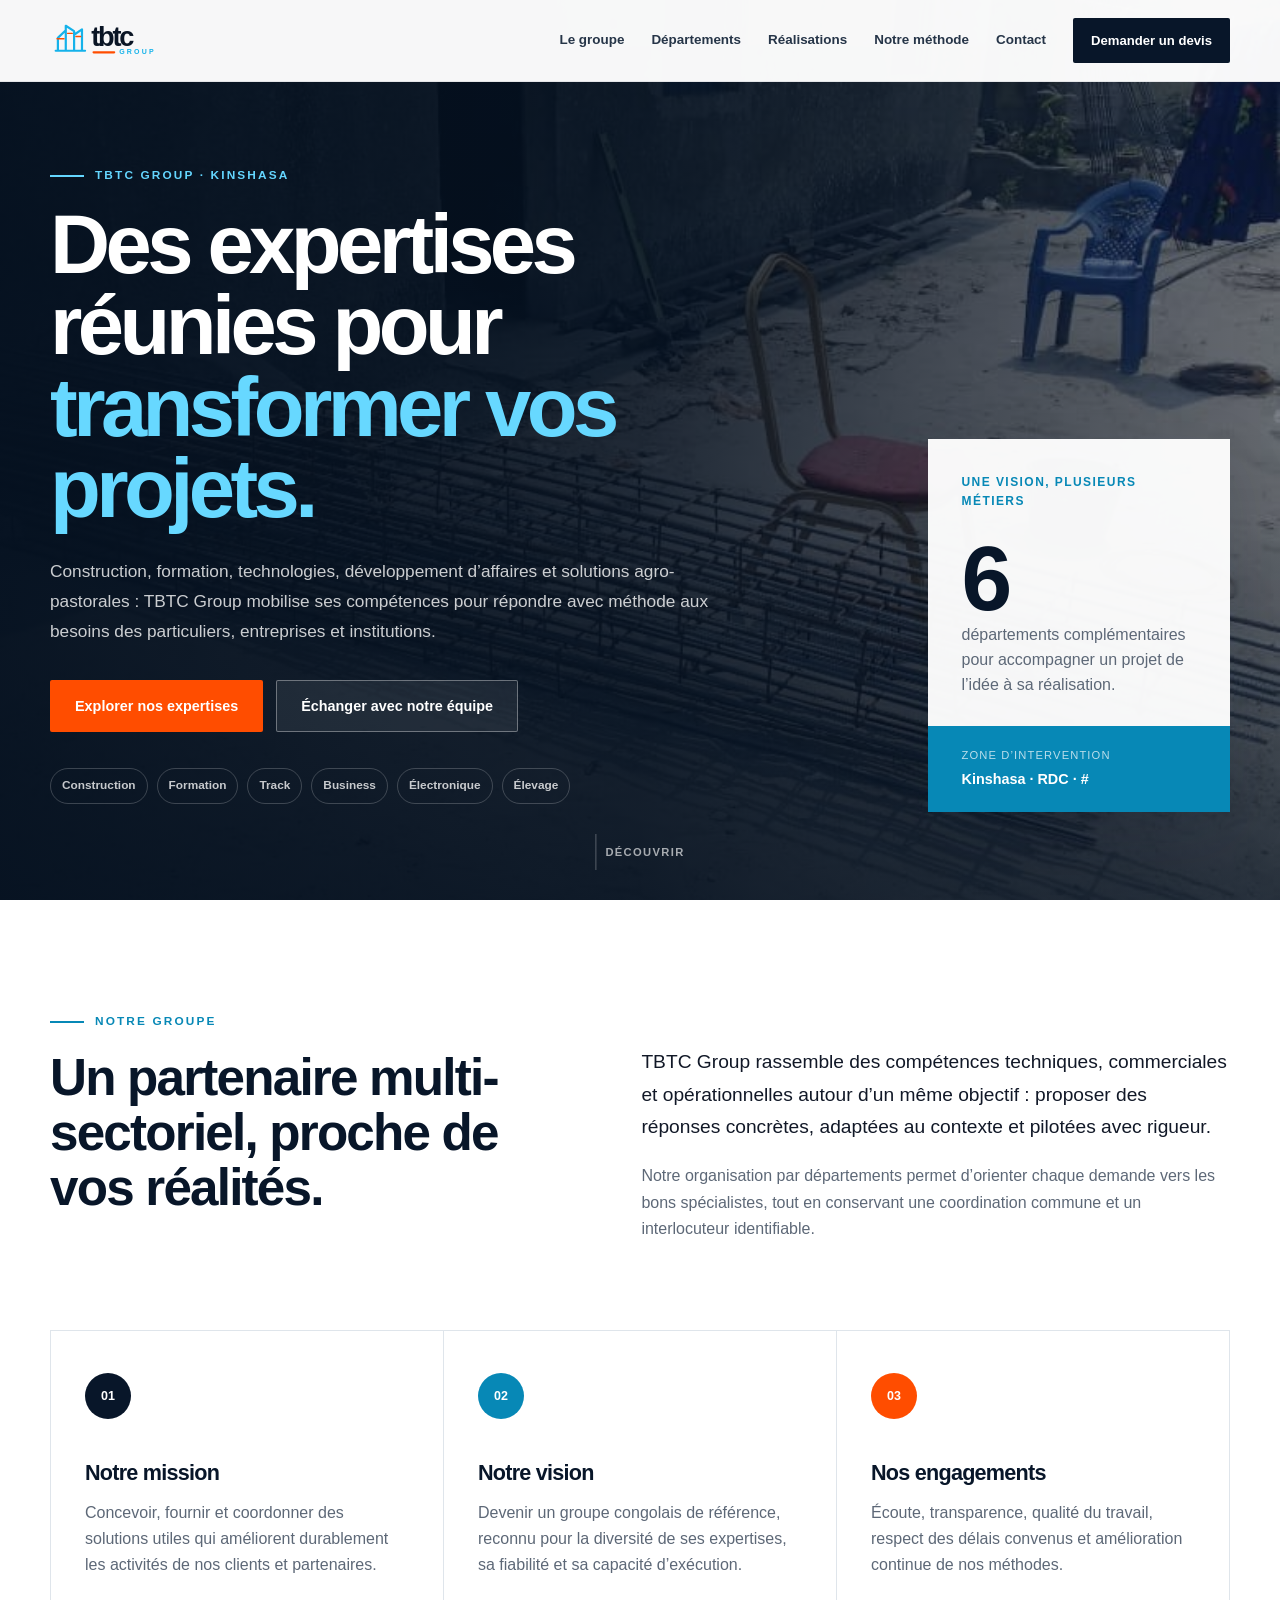
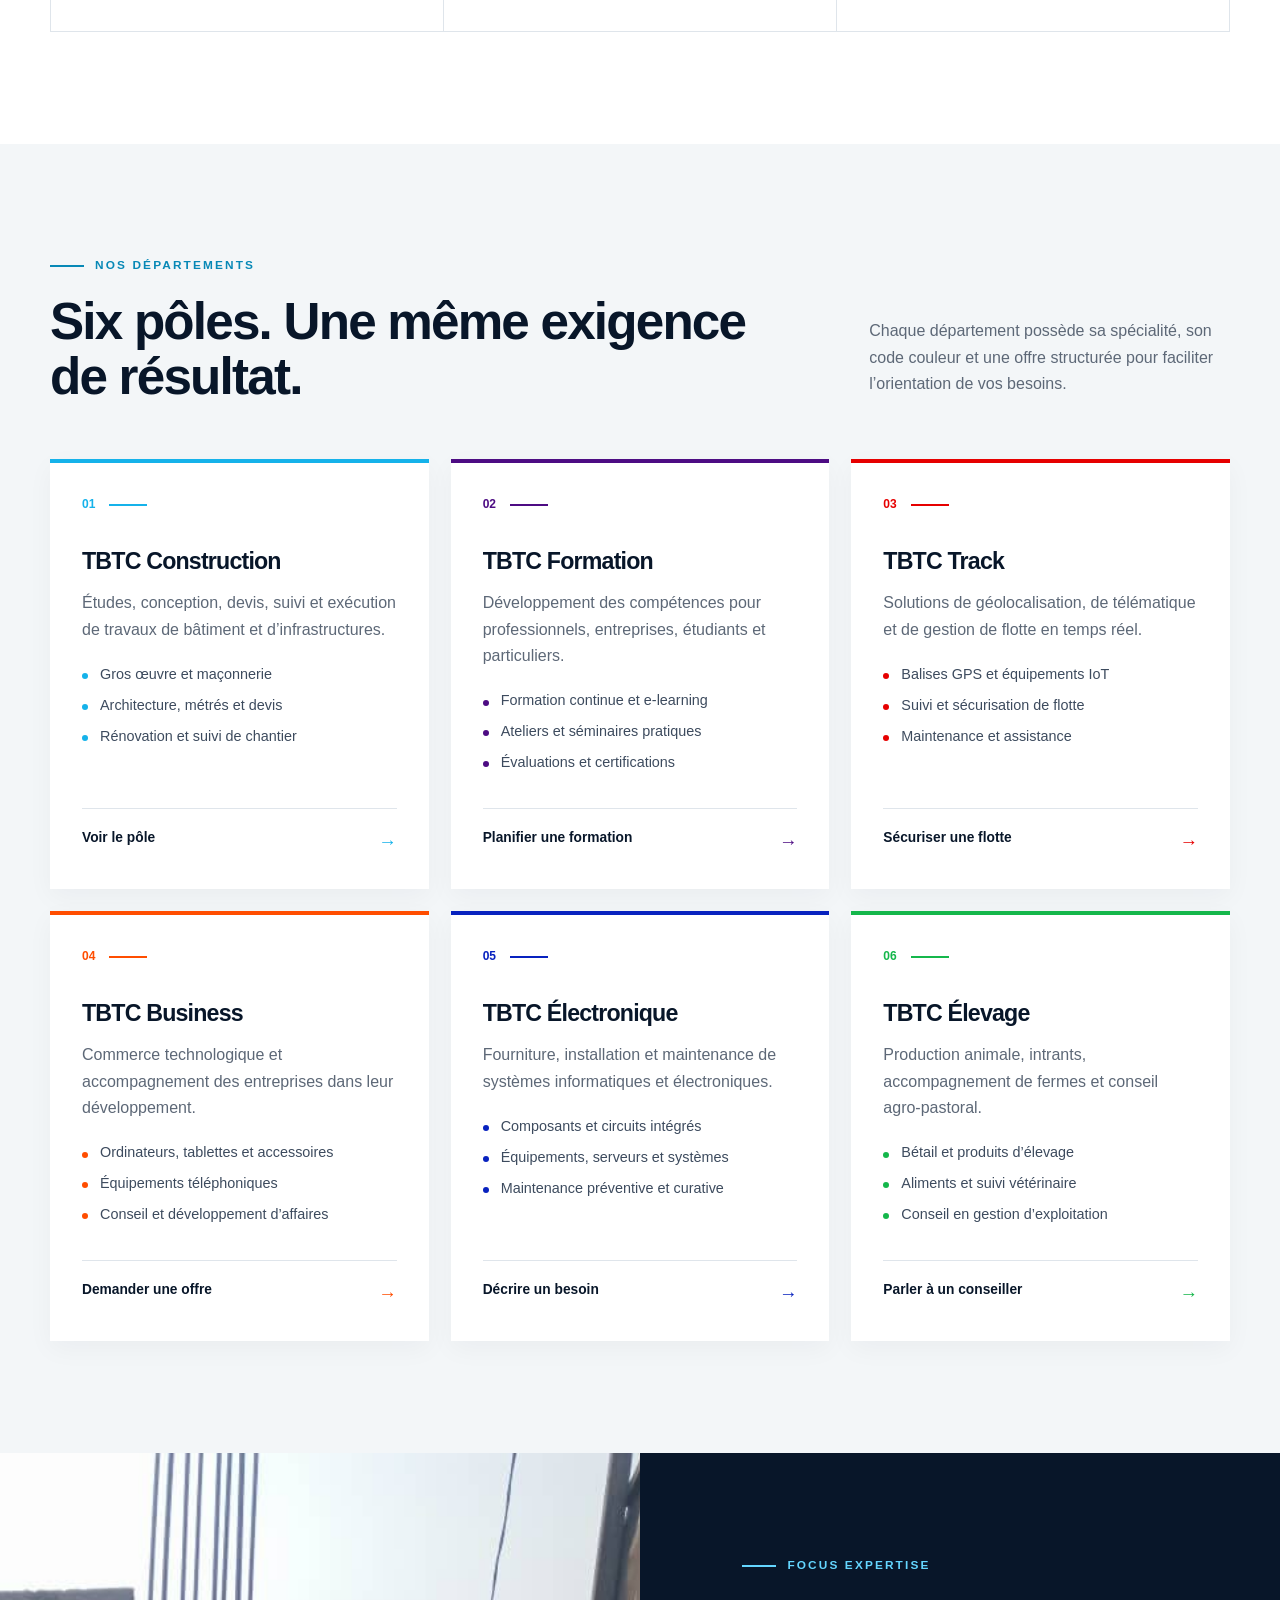
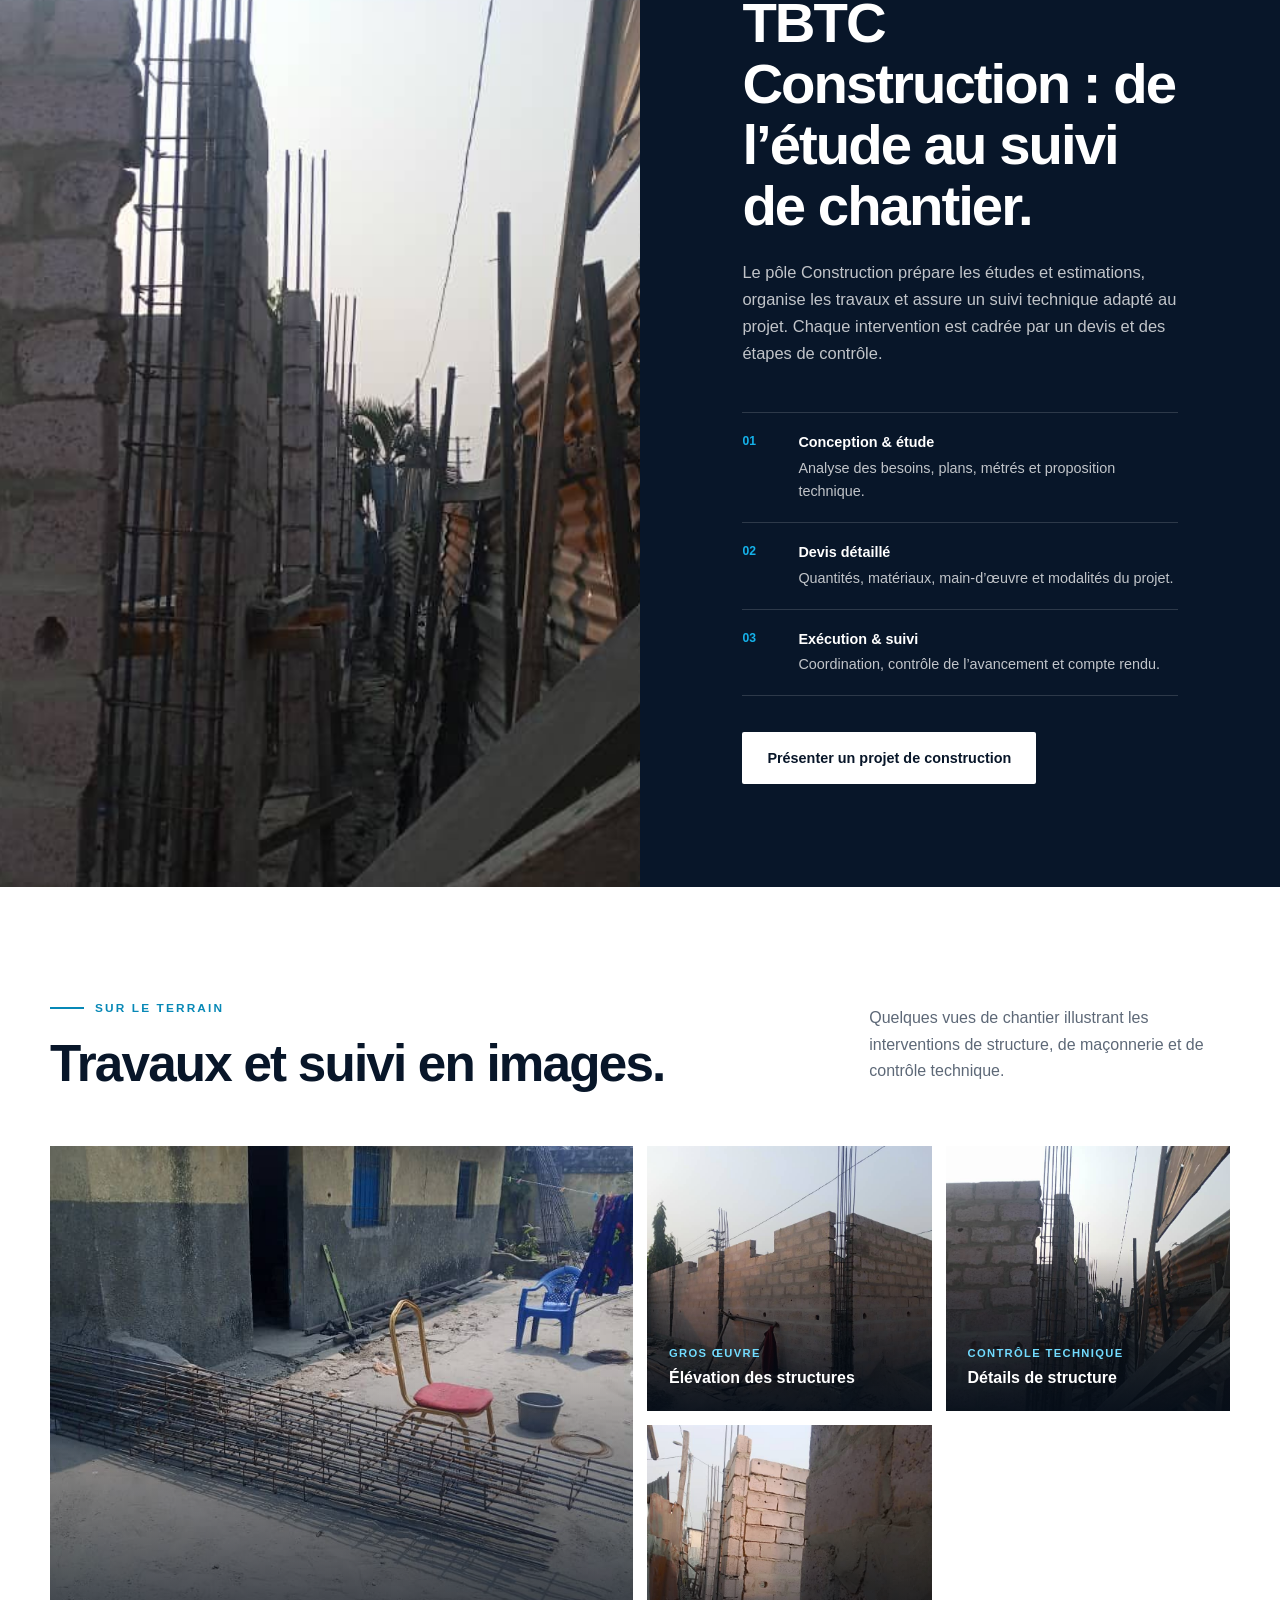
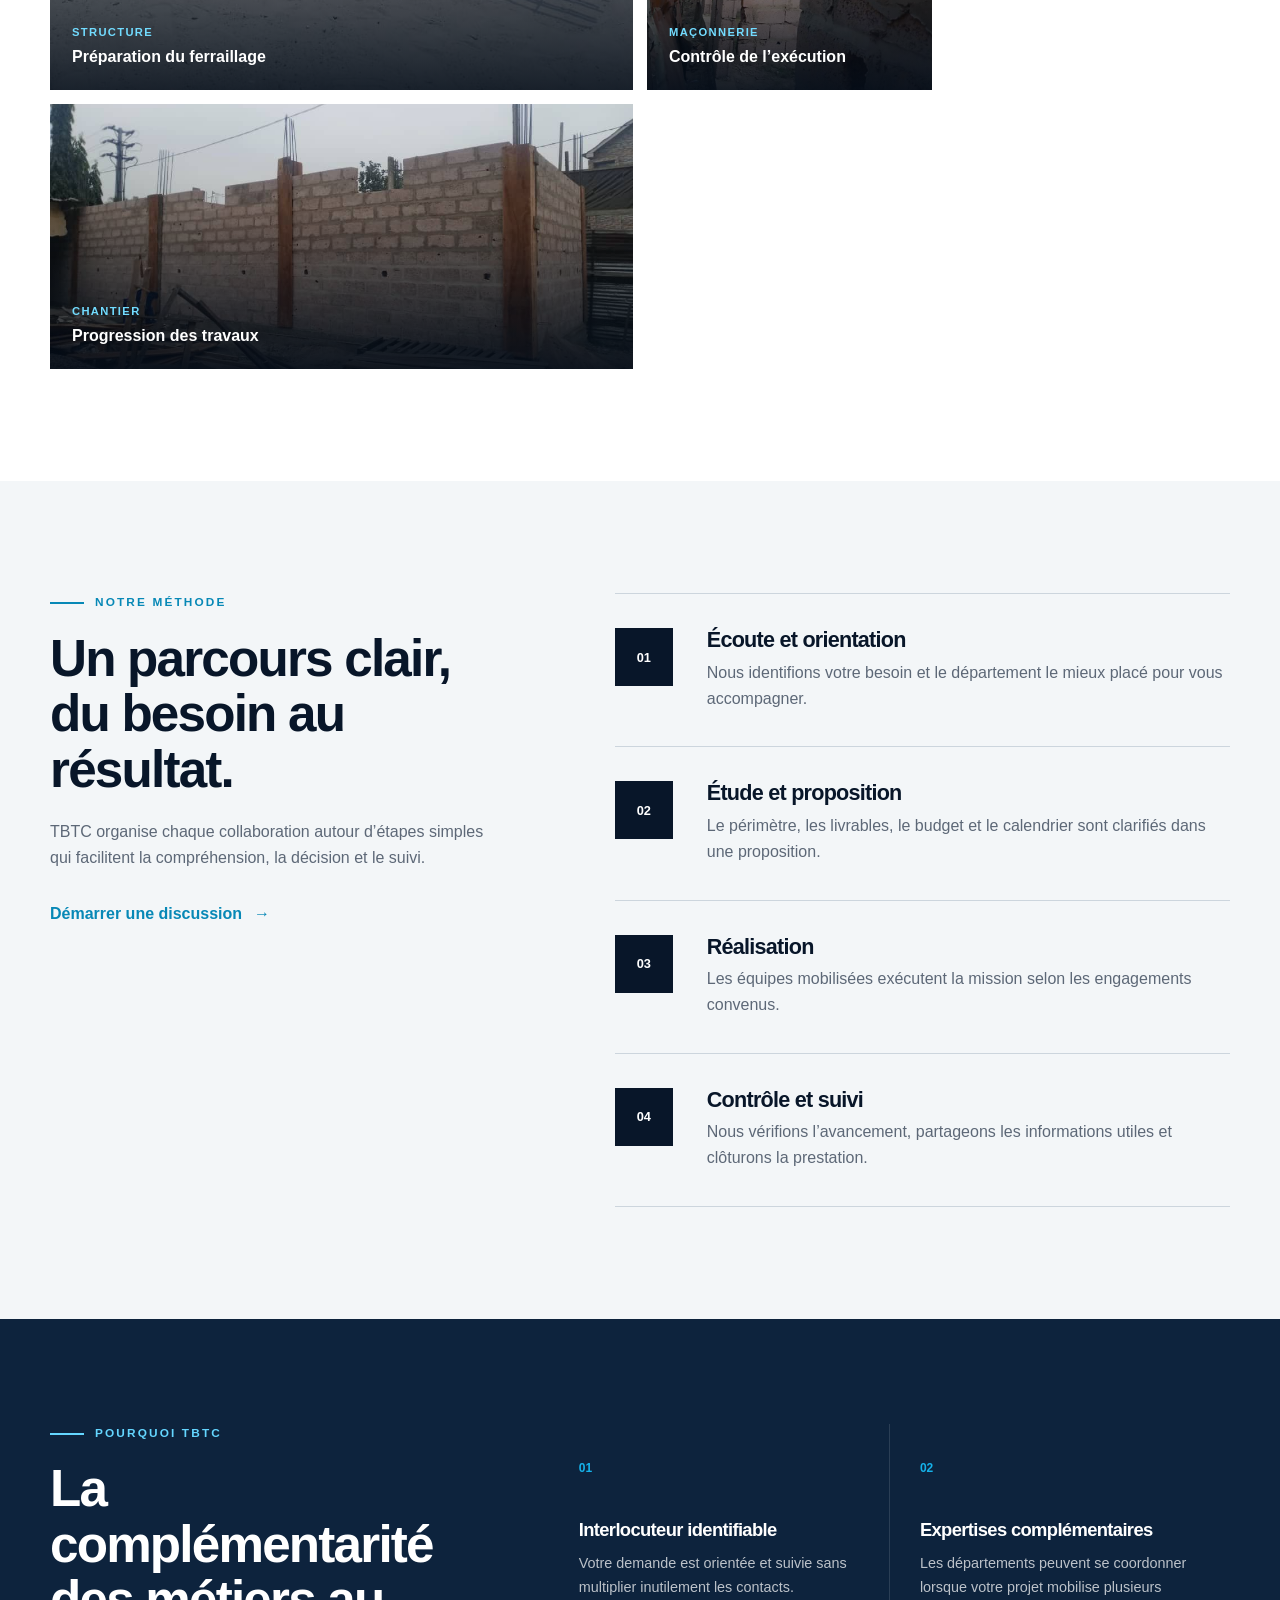
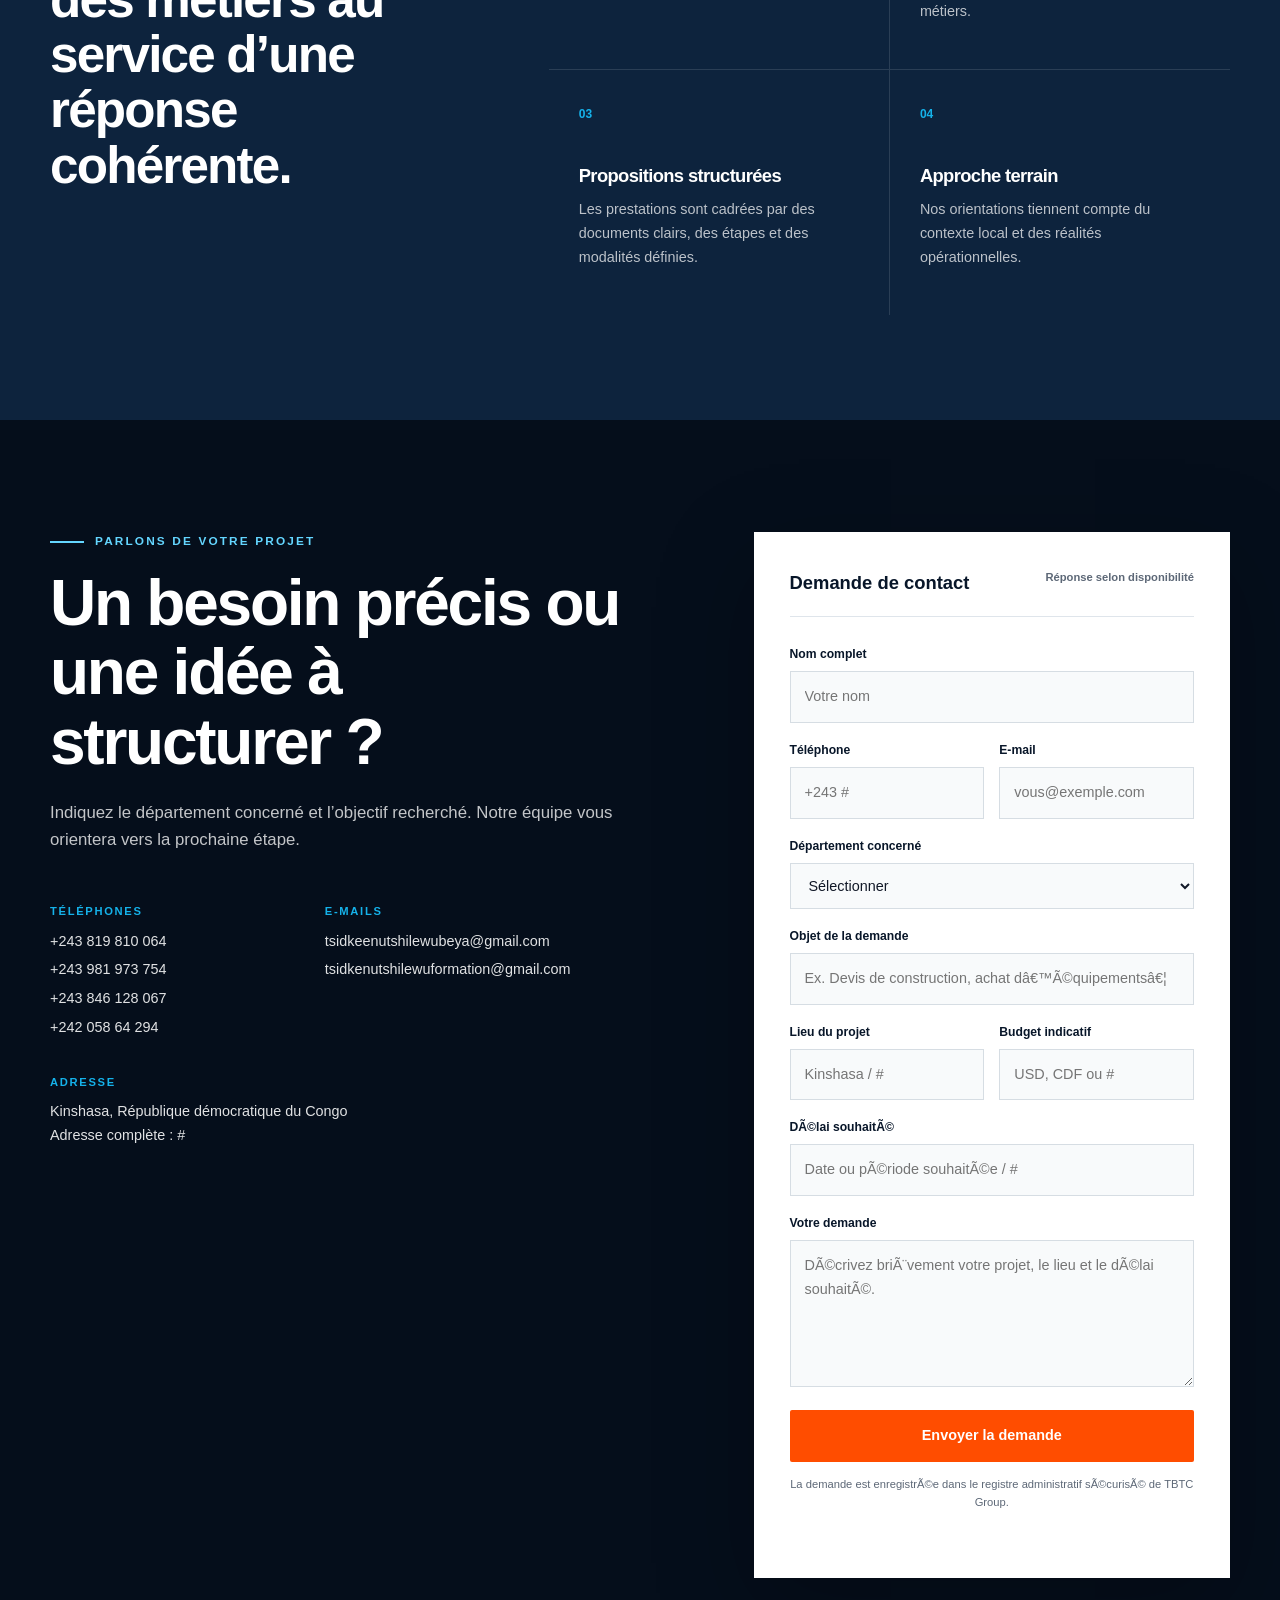
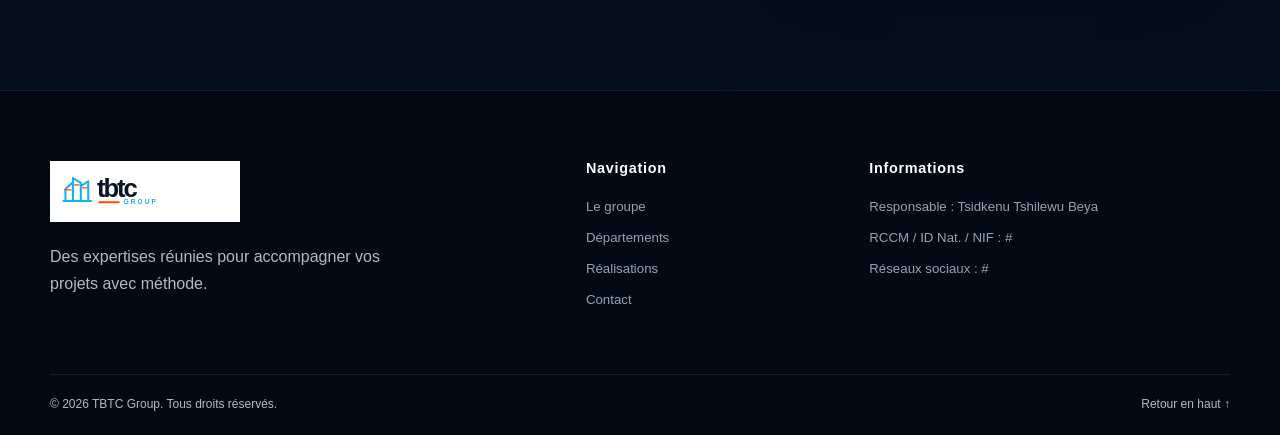
==== index.html @ c218060f "Add Google Sheets administration API" ====
<!DOCTYPE html>
<html lang="fr">
<head>
  <meta charset="UTF-8">
  <meta name="viewport" content="width=device-width, initial-scale=1.0">
  <meta name="description" content="TBTC Group accompagne particuliers, entreprises et institutions à travers six départements : Construction, Formation, Track, Business, Électronique et Élevage.">
  <meta name="theme-color" content="#081629">
  <meta property="og:title" content="TBTC Group — Des expertises réunies pour vos projets">
  <meta property="og:description" content="Un groupe congolais multi-sectoriel au service de projets utiles, structurés et durables.">
  <meta property="og:type" content="website">
  <meta property="og:image" content="assets/images/chantier-ferraillage.jpg">
  <title>TBTC Group | Construction, Formation, Track, Business, Électronique & Élevage</title>
  <link rel="icon" href="assets/logo-tbtc.svg" type="image/svg+xml">
  <link rel="stylesheet" href="styles.css">
  <script type="application/ld+json">
  {
    "@context": "https://schema.org",
    "@type": "Organization",
    "name": "TBTC Group",
    "description": "Groupe multi-sectoriel actif dans la construction, la formation, la géolocalisation, le business, l'électronique et l'élevage.",
    "areaServed": ["Kinshasa", "République démocratique du Congo"],
    "email": "tsidkeenutshilewubeya@gmail.com",
    "telephone": "+243819810064"
  }
  </script>
</head>
<body>
  <a class="skip-link" href="#contenu">Aller au contenu</a>

  <header class="site-header" id="header">
    <div class="container header-inner">
      <a class="brand" href="#accueil" aria-label="TBTC Group — Accueil">
        <img src="assets/logo-tbtc.svg" alt="TBTC Group">
      </a>

      <button class="menu-toggle" type="button" aria-expanded="false" aria-controls="navigation" aria-label="Ouvrir le menu">
        <span></span><span></span><span></span>
      </button>

      <nav class="main-nav" id="navigation" aria-label="Navigation principale">
        <a href="#groupe">Le groupe</a>
        <a href="#departements">Départements</a>
        <a href="#realisations">Réalisations</a>
        <a href="#methode">Notre méthode</a>
        <a href="#contact">Contact</a>
        <a class="nav-cta" href="#contact">Demander un devis</a>
      </nav>
    </div>
  </header>

  <main id="contenu">
    <section class="hero" id="accueil" aria-labelledby="hero-title">
      <div class="hero-media" aria-hidden="true"></div>
      <div class="hero-overlay" aria-hidden="true"></div>
      <div class="container hero-layout">
        <div class="hero-copy reveal">
          <p class="eyebrow light">TBTC GROUP · KINSHASA</p>
          <h1 id="hero-title">Des expertises réunies pour <span>transformer vos projets.</span></h1>
          <p class="hero-lead">Construction, formation, technologies, développement d’affaires et solutions agro-pastorales : TBTC Group mobilise ses compétences pour répondre avec méthode aux besoins des particuliers, entreprises et institutions.</p>
          <div class="hero-actions">
            <a class="button button-primary" href="#departements">Explorer nos expertises</a>
            <a class="button button-ghost" href="#contact">Échanger avec notre équipe</a>
          </div>
          <div class="hero-tags" aria-label="Départements TBTC">
            <span>Construction</span><span>Formation</span><span>Track</span>
            <span>Business</span><span>Électronique</span><span>Élevage</span>
          </div>
        </div>

        <aside class="hero-card reveal delay-1" aria-label="TBTC en bref">
          <p class="card-kicker">Une vision, plusieurs métiers</p>
          <strong>6</strong>
          <p>départements complémentaires pour accompagner un projet de l’idée à sa réalisation.</p>
          <div class="hero-card-footer">
            <span>Zone d’intervention</span>
            <b>Kinshasa · RDC · #</b>
          </div>
        </aside>
      </div>
      <a class="scroll-cue" href="#groupe" aria-label="Découvrir la suite"><span></span>Découvrir</a>
    </section>

    <section class="section section-intro" id="groupe">
      <div class="container intro-grid">
        <div class="section-heading reveal">
          <p class="eyebrow">Notre groupe</p>
          <h2>Un partenaire multi-sectoriel, proche de vos réalités.</h2>
        </div>
        <div class="intro-copy reveal delay-1">
          <p class="lead">TBTC Group rassemble des compétences techniques, commerciales et opérationnelles autour d’un même objectif : proposer des réponses concrètes, adaptées au contexte et pilotées avec rigueur.</p>
          <p>Notre organisation par départements permet d’orienter chaque demande vers les bons spécialistes, tout en conservant une coordination commune et un interlocuteur identifiable.</p>
        </div>
      </div>

      <div class="container orientation-grid">
        <article class="orientation-card reveal">
          <span class="orientation-number">01</span>
          <h3>Notre mission</h3>
          <p>Concevoir, fournir et coordonner des solutions utiles qui améliorent durablement les activités de nos clients et partenaires.</p>
        </article>
        <article class="orientation-card reveal delay-1">
          <span class="orientation-number">02</span>
          <h3>Notre vision</h3>
          <p>Devenir un groupe congolais de référence, reconnu pour la diversité de ses expertises, sa fiabilité et sa capacité d’exécution.</p>
        </article>
        <article class="orientation-card reveal delay-2">
          <span class="orientation-number">03</span>
          <h3>Nos engagements</h3>
          <p>Écoute, transparence, qualité du travail, respect des délais convenus et amélioration continue de nos méthodes.</p>
        </article>
      </div>
    </section>

    <section class="section departments-section" id="departements">
      <div class="container">
        <div class="section-heading heading-row reveal">
          <div>
            <p class="eyebrow">Nos départements</p>
            <h2>Six pôles. Une même exigence de résultat.</h2>
          </div>
          <p>Chaque département possède sa spécialité, son code couleur et une offre structurée pour faciliter l’orientation de vos besoins.</p>
        </div>

        <div class="departments-grid">
          <article class="department-card reveal" style="--accent:#15b2ea">
            <div class="department-top"><span class="department-code">01</span><span class="department-line"></span></div>
            <h3>TBTC Construction</h3>
            <p>Études, conception, devis, suivi et exécution de travaux de bâtiment et d’infrastructures.</p>
            <ul>
              <li>Gros œuvre et maçonnerie</li>
              <li>Architecture, métrés et devis</li>
              <li>Rénovation et suivi de chantier</li>
            </ul>
            <a href="#construction">Voir le pôle <span>→</span></a>
          </article>

          <article class="department-card reveal delay-1" style="--accent:#4d0c83">
            <div class="department-top"><span class="department-code">02</span><span class="department-line"></span></div>
            <h3>TBTC Formation</h3>
            <p>Développement des compétences pour professionnels, entreprises, étudiants et particuliers.</p>
            <ul>
              <li>Formation continue et e-learning</li>
              <li>Ateliers et séminaires pratiques</li>
              <li>Évaluations et certifications</li>
            </ul>
            <a href="#contact">Planifier une formation <span>→</span></a>
          </article>

          <article class="department-card reveal delay-2" style="--accent:#e60000">
            <div class="department-top"><span class="department-code">03</span><span class="department-line"></span></div>
            <h3>TBTC Track</h3>
            <p>Solutions de géolocalisation, de télématique et de gestion de flotte en temps réel.</p>
            <ul>
              <li>Balises GPS et équipements IoT</li>
              <li>Suivi et sécurisation de flotte</li>
              <li>Maintenance et assistance</li>
            </ul>
            <a href="#contact">Sécuriser une flotte <span>→</span></a>
          </article>

          <article class="department-card reveal" style="--accent:#ff4d00">
            <div class="department-top"><span class="department-code">04</span><span class="department-line"></span></div>
            <h3>TBTC Business</h3>
            <p>Commerce technologique et accompagnement des entreprises dans leur développement.</p>
            <ul>
              <li>Ordinateurs, tablettes et accessoires</li>
              <li>Équipements téléphoniques</li>
              <li>Conseil et développement d’affaires</li>
            </ul>
            <a href="#contact">Demander une offre <span>→</span></a>
          </article>

          <article class="department-card reveal delay-1" style="--accent:#0822bf">
            <div class="department-top"><span class="department-code">05</span><span class="department-line"></span></div>
            <h3>TBTC Électronique</h3>
            <p>Fourniture, installation et maintenance de systèmes informatiques et électroniques.</p>
            <ul>
              <li>Composants et circuits intégrés</li>
              <li>Équipements, serveurs et systèmes</li>
              <li>Maintenance préventive et curative</li>
            </ul>
            <a href="#contact">Décrire un besoin <span>→</span></a>
          </article>

          <article class="department-card reveal delay-2" style="--accent:#15b74b">
            <div class="department-top"><span class="department-code">06</span><span class="department-line"></span></div>
            <h3>TBTC Élevage</h3>
            <p>Production animale, intrants, accompagnement de fermes et conseil agro-pastoral.</p>
            <ul>
              <li>Bétail et produits d’élevage</li>
              <li>Aliments et suivi vétérinaire</li>
              <li>Conseil en gestion d’exploitation</li>
            </ul>
            <a href="#contact">Parler à un conseiller <span>→</span></a>
          </article>
        </div>
      </div>
    </section>

    <section class="construction-section" id="construction">
      <div class="construction-image reveal" role="img" aria-label="Ferraillage et travaux de structure sur un chantier TBTC"></div>
      <div class="construction-content reveal delay-1">
        <p class="eyebrow light">Focus expertise</p>
        <h2>TBTC Construction : de l’étude au suivi de chantier.</h2>
        <p>Le pôle Construction prépare les études et estimations, organise les travaux et assure un suivi technique adapté au projet. Chaque intervention est cadrée par un devis et des étapes de contrôle.</p>
        <div class="construction-services">
          <div><span>01</span><p><b>Conception & étude</b>Analyse des besoins, plans, métrés et proposition technique.</p></div>
          <div><span>02</span><p><b>Devis détaillé</b>Quantités, matériaux, main-d’œuvre et modalités du projet.</p></div>
          <div><span>03</span><p><b>Exécution & suivi</b>Coordination, contrôle de l’avancement et compte rendu.</p></div>
        </div>
        <a class="button button-white" href="#contact">Présenter un projet de construction</a>
      </div>
    </section>

    <section class="section projects-section" id="realisations">
      <div class="container">
        <div class="section-heading heading-row reveal">
          <div>
            <p class="eyebrow">Sur le terrain</p>
            <h2>Travaux et suivi en images.</h2>
          </div>
          <p>Quelques vues de chantier illustrant les interventions de structure, de maçonnerie et de contrôle technique.</p>
        </div>

        <div class="projects-grid">
          <figure class="project-card project-large reveal">
            <img src="assets/images/chantier-ferraillage.jpg" alt="Préparation du ferraillage sur un chantier TBTC" loading="lazy">
            <figcaption><span>Structure</span><strong>Préparation du ferraillage</strong></figcaption>
          </figure>
          <figure class="project-card reveal delay-1">
            <img src="assets/images/structure-beton-01.jpg" alt="Élévation de murs et poteaux en béton" loading="lazy">
            <figcaption><span>Gros œuvre</span><strong>Élévation des structures</strong></figcaption>
          </figure>
          <figure class="project-card reveal delay-2">
            <img src="assets/images/structure-beton-02.jpg" alt="Détail des poteaux et armatures d'une structure en construction" loading="lazy">
            <figcaption><span>Contrôle technique</span><strong>Détails de structure</strong></figcaption>
          </figure>
          <figure class="project-card reveal">
            <img src="assets/images/maconnerie.jpg" alt="Travaux de maçonnerie sur un chantier" loading="lazy">
            <figcaption><span>Maçonnerie</span><strong>Contrôle de l’exécution</strong></figcaption>
          </figure>
          <figure class="project-card project-wide reveal delay-1">
            <img src="assets/images/chantier-construction.jpg" alt="Vue générale d'un bâtiment en construction" loading="lazy">
            <figcaption><span>Chantier</span><strong>Progression des travaux</strong></figcaption>
          </figure>
        </div>
      </div>
    </section>

    <section class="section method-section" id="methode">
      <div class="container method-layout">
        <div class="section-heading reveal">
          <p class="eyebrow">Notre méthode</p>
          <h2>Un parcours clair, du besoin au résultat.</h2>
          <p>TBTC organise chaque collaboration autour d’étapes simples qui facilitent la compréhension, la décision et le suivi.</p>
          <a class="text-link" href="#contact">Démarrer une discussion <span>→</span></a>
        </div>
        <ol class="steps-list">
          <li class="reveal"><span>01</span><div><h3>Écoute et orientation</h3><p>Nous identifions votre besoin et le département le mieux placé pour vous accompagner.</p></div></li>
          <li class="reveal delay-1"><span>02</span><div><h3>Étude et proposition</h3><p>Le périmètre, les livrables, le budget et le calendrier sont clarifiés dans une proposition.</p></div></li>
          <li class="reveal delay-2"><span>03</span><div><h3>Réalisation</h3><p>Les équipes mobilisées exécutent la mission selon les engagements convenus.</p></div></li>
          <li class="reveal delay-3"><span>04</span><div><h3>Contrôle et suivi</h3><p>Nous vérifions l’avancement, partageons les informations utiles et clôturons la prestation.</p></div></li>
        </ol>
      </div>
    </section>

    <section class="value-section">
      <div class="container value-layout">
        <div class="value-title reveal">
          <p class="eyebrow light">Pourquoi TBTC</p>
          <h2>La complémentarité des métiers au service d’une réponse cohérente.</h2>
        </div>
        <div class="value-grid">
          <article class="reveal"><span>01</span><h3>Interlocuteur identifiable</h3><p>Votre demande est orientée et suivie sans multiplier inutilement les contacts.</p></article>
          <article class="reveal delay-1"><span>02</span><h3>Expertises complémentaires</h3><p>Les départements peuvent se coordonner lorsque votre projet mobilise plusieurs métiers.</p></article>
          <article class="reveal delay-2"><span>03</span><h3>Propositions structurées</h3><p>Les prestations sont cadrées par des documents clairs, des étapes et des modalités définies.</p></article>
          <article class="reveal delay-3"><span>04</span><h3>Approche terrain</h3><p>Nos orientations tiennent compte du contexte local et des réalités opérationnelles.</p></article>
        </div>
      </div>
    </section>

    <section class="contact-section" id="contact">
      <div class="container contact-layout">
        <div class="contact-copy reveal">
          <p class="eyebrow light">Parlons de votre projet</p>
          <h2>Un besoin précis ou une idée à structurer&nbsp;?</h2>
          <p>Indiquez le département concerné et l’objectif recherché. Notre équipe vous orientera vers la prochaine étape.</p>

          <div class="contact-details">
            <div>
              <span>Téléphones</span>
              <a href="tel:+243819810064">+243 819 810 064</a>
              <a href="tel:+243981973754">+243 981 973 754</a>
              <a href="tel:+243846128067">+243 846 128 067</a>
              <a href="tel:+24205864294">+242 058 64 294</a>
            </div>
            <div>
              <span>E-mails</span>
              <a href="mailto:tsidkeenutshilewubeya@gmail.com">tsidkeenutshilewubeya@gmail.com</a>
              <a href="mailto:tsidkenutshilewuformation@gmail.com">tsidkenutshilewuformation@gmail.com</a>
            </div>
            <div>
              <span>Adresse</span>
              <p>Kinshasa, République démocratique du Congo<br>Adresse complète : #</p>
            </div>
          </div>
        </div>

        <form class="contact-form reveal delay-1" id="contact-form" action="#" method="post">
          <div class="form-heading">
            <span>Demande de contact</span>
            <b>Réponse selon disponibilité</b>
          </div>
          <label>Nom complet
            <input type="text" name="nom" placeholder="Votre nom" required>
          </label>
          <div class="form-row">
            <label>Téléphone
              <input type="tel" name="telephone" placeholder="+243 #" required>
            </label>
            <label>E-mail
              <input type="email" name="email" placeholder="vous@exemple.com">
            </label>
          </div>
          <label>Département concerné
            <select name="departement" required>
              <option value="">Sélectionner</option>
              <option>TBTC Construction</option>
              <option>TBTC Formation</option>
              <option>TBTC Track</option>
              <option>TBTC Business</option>
              <option>TBTC Électronique</option>
              <option>TBTC Élevage</option>
              <option>Plusieurs départements</option>
            </select>
          </label>
          <label>Objet de la demande
            <input type="text" name="objet" placeholder="Ex. Devis de construction, achat dâ€™Ã©quipementsâ€¦" required>
          </label>
          <div class="form-row">
            <label>Lieu du projet
              <input type="text" name="lieu" placeholder="Kinshasa / #">
            </label>
            <label>Budget indicatif
              <input type="text" name="budget" placeholder="USD, CDF ou #">
            </label>
          </div>
          <label>DÃ©lai souhaitÃ©
            <input type="text" name="delai" placeholder="Date ou pÃ©riode souhaitÃ©e / #">
          </label>
          <label>Votre demande
            <textarea name="message" rows="5" placeholder="DÃ©crivez briÃ¨vement votre projet, le lieu et le dÃ©lai souhaitÃ©." required></textarea>
          </label>
          <label class="form-trap" aria-hidden="true">Site web
            <input type="text" name="website" tabindex="-1" autocomplete="off">
          </label>
          <button class="button button-primary button-full" type="submit">Envoyer la demande</button>
          <p class="form-note">La demande est enregistrÃ©e dans le registre administratif sÃ©curisÃ© de TBTC Group.</p>
          <p class="form-status" id="form-status" aria-live="polite"></p>
        </form>
      </div>
    </section>
  </main>

  <footer class="site-footer">
    <div class="container footer-top">
      <div class="footer-brand">
        <img src="assets/logo-tbtc.svg" alt="TBTC Group">
        <p>Des expertises réunies pour accompagner vos projets avec méthode.</p>
      </div>
      <div>
        <h3>Navigation</h3>
        <a href="#groupe">Le groupe</a>
        <a href="#departements">Départements</a>
        <a href="#realisations">Réalisations</a>
        <a href="#contact">Contact</a>
      </div>
      <div>
        <h3>Informations</h3>
        <p>Responsable : Tsidkenu Tshilewu Beya</p>
        <p>RCCM / ID Nat. / NIF : #</p>
        <p>Réseaux sociaux : #</p>
      </div>
    </div>
    <div class="container footer-bottom">
      <p>© <span id="year">2026</span> TBTC Group. Tous droits réservés.</p>
      <a href="#accueil">Retour en haut ↑</a>
    </div>
  </footer>

  <script src="config.js"></script>
  <script src="script.js"></script>
</body>
</html>
---- styles.css ----
:root {
  --navy: #081629;
  --navy-2: #0d233d;
  --navy-3: #173552;
  --cyan: #15b2ea;
  --cyan-dark: #0788b6;
  --orange: #ff4d00;
  --ink: #111827;
  --muted: #5d6877;
  --line: #dfe5eb;
  --soft: #f3f6f8;
  --white: #ffffff;
  --container: 1180px;
  --shadow: 0 22px 60px rgba(8, 22, 41, .12);
}

* {
  box-sizing: border-box;
}

html {
  scroll-behavior: smooth;
  scroll-padding-top: 88px;
}

body {
  margin: 0;
  color: var(--ink);
  background: var(--white);
  font-family: Inter, "Segoe UI", Arial, sans-serif;
  font-size: 16px;
  line-height: 1.65;
  overflow-x: hidden;
}

body.menu-open {
  overflow: hidden;
}

img {
  display: block;
  max-width: 100%;
}

a {
  color: inherit;
  text-decoration: none;
}

button,
input,
select,
textarea {
  font: inherit;
}

button,
a,
input,
select,
textarea {
  -webkit-tap-highlight-color: transparent;
}

h1,
h2,
h3,
p {
  margin-top: 0;
}

h1,
h2,
h3 {
  color: var(--navy);
  font-weight: 800;
  line-height: 1.08;
  letter-spacing: -.035em;
}

h2 {
  margin-bottom: 22px;
  font-size: clamp(2.15rem, 4vw, 4rem);
}

h3 {
  font-size: 1.35rem;
}

.container {
  width: min(calc(100% - 48px), var(--container));
  margin-inline: auto;
}

.section {
  padding: 112px 0;
}

.skip-link {
  position: fixed;
  z-index: 9999;
  top: 10px;
  left: 10px;
  padding: 10px 16px;
  color: var(--white);
  background: var(--navy);
  transform: translateY(-150%);
}

.skip-link:focus {
  transform: translateY(0);
}

.site-header {
  position: fixed;
  z-index: 1000;
  inset: 0 0 auto;
  height: 82px;
  background: rgba(255, 255, 255, .97);
  border-bottom: 1px solid rgba(8, 22, 41, .08);
  transition: height .25s ease, box-shadow .25s ease;
}

.site-header.is-scrolled {
  height: 72px;
  box-shadow: 0 10px 35px rgba(8, 22, 41, .08);
}

.header-inner {
  display: flex;
  align-items: center;
  justify-content: space-between;
  height: 100%;
}

.brand {
  position: relative;
  z-index: 2;
  display: block;
  flex: 0 0 auto;
  width: 184px;
}

.brand img {
  width: 100%;
}

.main-nav {
  display: flex;
  align-items: center;
  gap: 27px;
}

.main-nav > a:not(.nav-cta) {
  position: relative;
  color: #263548;
  font-size: .84rem;
  font-weight: 700;
}

.main-nav > a:not(.nav-cta)::after {
  position: absolute;
  right: 0;
  bottom: -8px;
  left: 0;
  height: 2px;
  background: var(--cyan);
  content: "";
  transform: scaleX(0);
  transform-origin: right;
  transition: transform .2s ease;
}

.main-nav > a:not(.nav-cta):hover::after,
.main-nav > a:not(.nav-cta):focus-visible::after {
  transform: scaleX(1);
  transform-origin: left;
}

.nav-cta {
  padding: 12px 18px;
  color: var(--white);
  background: var(--navy);
  border-radius: 2px;
  font-size: .82rem;
  font-weight: 800;
  transition: background .2s ease, transform .2s ease;
}

.nav-cta:hover {
  background: var(--orange);
  transform: translateY(-2px);
}

.menu-toggle {
  display: none;
  width: 46px;
  height: 42px;
  padding: 10px;
  background: transparent;
  border: 0;
  cursor: pointer;
}

.menu-toggle span {
  display: block;
  width: 25px;
  height: 2px;
  margin: 5px auto;
  background: var(--navy);
  transition: transform .25s ease, opacity .25s ease;
}

.hero {
  position: relative;
  display: flex;
  min-height: min(920px, 100vh);
  padding: 158px 0 88px;
  color: var(--white);
  background: var(--navy);
  isolation: isolate;
}

.hero-media,
.hero-overlay {
  position: absolute;
  z-index: -2;
  inset: 0;
}

.hero-media {
  background: url("assets/images/chantier-ferraillage.jpg") center 42% / cover no-repeat;
  filter: saturate(.8) contrast(1.05);
}

.hero-overlay {
  z-index: -1;
  background:
    linear-gradient(90deg, rgba(5, 17, 32, .97) 0%, rgba(5, 17, 32, .86) 50%, rgba(5, 17, 32, .48) 100%),
    linear-gradient(0deg, rgba(5, 17, 32, .58), transparent 42%);
}

.hero-layout {
  display: grid;
  grid-template-columns: minmax(0, 1.45fr) minmax(270px, .55fr);
  gap: 80px;
  align-items: center;
}

.hero-copy {
  max-width: 800px;
}

.eyebrow {
  display: flex;
  align-items: center;
  gap: 11px;
  margin-bottom: 18px;
  color: var(--cyan-dark);
  font-size: .74rem;
  font-weight: 900;
  letter-spacing: .18em;
  text-transform: uppercase;
}

.eyebrow::before {
  width: 34px;
  height: 2px;
  background: currentColor;
  content: "";
}

.eyebrow.light {
  color: #64d6ff;
}

.hero h1 {
  max-width: 790px;
  margin-bottom: 26px;
  color: var(--white);
  font-size: clamp(3.15rem, 6.5vw, 6.2rem);
  line-height: .98;
  letter-spacing: -.055em;
}

.hero h1 span {
  display: block;
  color: #67d8ff;
}

.hero-lead {
  max-width: 700px;
  margin-bottom: 34px;
  color: rgba(255, 255, 255, .79);
  font-size: 1.08rem;
  line-height: 1.75;
}

.hero-actions {
  display: flex;
  flex-wrap: wrap;
  gap: 13px;
  margin-bottom: 36px;
}

.button {
  display: inline-flex;
  align-items: center;
  justify-content: center;
  min-height: 52px;
  padding: 14px 24px;
  border: 1px solid transparent;
  border-radius: 2px;
  font-size: .9rem;
  font-weight: 800;
  line-height: 1.2;
  cursor: pointer;
  transition: transform .2s ease, background .2s ease, border-color .2s ease;
}

.button:hover {
  transform: translateY(-3px);
}

.button-primary {
  color: var(--white);
  background: var(--orange);
}

.button-primary:hover {
  background: #e74400;
}

.button-ghost {
  color: var(--white);
  background: rgba(255, 255, 255, .07);
  border-color: rgba(255, 255, 255, .35);
}

.button-ghost:hover {
  background: rgba(255, 255, 255, .15);
}

.button-white {
  color: var(--navy);
  background: var(--white);
}

.button-full {
  width: 100%;
}

.hero-tags {
  display: flex;
  flex-wrap: wrap;
  gap: 9px;
}

.hero-tags span {
  padding: 7px 11px;
  color: rgba(255, 255, 255, .77);
  border: 1px solid rgba(255, 255, 255, .2);
  border-radius: 99px;
  font-size: .74rem;
  font-weight: 700;
}

.hero-card {
  align-self: end;
  max-width: 320px;
  margin-left: auto;
  padding: 34px;
  background: rgba(255, 255, 255, .96);
  box-shadow: var(--shadow);
}

.hero-card .card-kicker {
  margin-bottom: 25px;
  color: var(--cyan-dark);
  font-size: .75rem;
  font-weight: 900;
  letter-spacing: .12em;
  text-transform: uppercase;
}

.hero-card > strong {
  display: block;
  margin-bottom: 4px;
  color: var(--navy);
  font-size: 5.7rem;
  line-height: .9;
  letter-spacing: -.08em;
}

.hero-card > p:not(.card-kicker) {
  color: var(--muted);
  line-height: 1.55;
}

.hero-card-footer {
  margin: 28px -34px -34px;
  padding: 20px 34px;
  color: var(--white);
  background: var(--cyan-dark);
}

.hero-card-footer span,
.hero-card-footer b {
  display: block;
}

.hero-card-footer span {
  margin-bottom: 4px;
  color: rgba(255, 255, 255, .72);
  font-size: .7rem;
  letter-spacing: .1em;
  text-transform: uppercase;
}

.hero-card-footer b {
  font-size: .9rem;
}

.scroll-cue {
  position: absolute;
  bottom: 30px;
  left: 50%;
  display: flex;
  align-items: center;
  gap: 9px;
  color: rgba(255, 255, 255, .63);
  font-size: .7rem;
  font-weight: 700;
  letter-spacing: .12em;
  text-transform: uppercase;
  transform: translateX(-50%);
}

.scroll-cue span {
  position: relative;
  width: 1px;
  height: 36px;
  background: rgba(255, 255, 255, .3);
  overflow: hidden;
}

.scroll-cue span::after {
  position: absolute;
  inset: -100% 0 auto;
  height: 100%;
  background: var(--white);
  content: "";
  animation: scroll-line 2s infinite;
}

@keyframes scroll-line {
  to { transform: translateY(200%); }
}

.intro-grid {
  display: grid;
  grid-template-columns: minmax(0, .92fr) minmax(0, 1.08fr);
  gap: 90px;
  align-items: start;
}

.section-heading h2 {
  max-width: 760px;
}

.intro-copy {
  padding-top: 34px;
  color: var(--muted);
}

.intro-copy .lead {
  color: var(--ink);
  font-size: 1.2rem;
  line-height: 1.7;
}

.orientation-grid {
  display: grid;
  grid-template-columns: repeat(3, 1fr);
  gap: 1px;
  margin-top: 72px;
  background: var(--line);
  border: 1px solid var(--line);
}

.orientation-card {
  min-height: 300px;
  padding: 42px 34px;
  background: var(--white);
}

.orientation-number {
  display: inline-grid;
  place-items: center;
  width: 46px;
  height: 46px;
  margin-bottom: 42px;
  color: var(--white);
  background: var(--navy);
  border-radius: 50%;
  font-size: .78rem;
  font-weight: 800;
}

.orientation-card:nth-child(2) .orientation-number {
  background: var(--cyan-dark);
}

.orientation-card:nth-child(3) .orientation-number {
  background: var(--orange);
}

.orientation-card h3 {
  margin-bottom: 15px;
}

.orientation-card p {
  margin-bottom: 0;
  color: var(--muted);
}

.departments-section {
  background: var(--soft);
}

.heading-row {
  display: grid;
  grid-template-columns: minmax(0, 1.35fr) minmax(260px, .65fr);
  gap: 70px;
  align-items: end;
  margin-bottom: 55px;
}

.heading-row h2 {
  margin-bottom: 0;
}

.heading-row > p {
  margin-bottom: 7px;
  color: var(--muted);
}

.departments-grid {
  display: grid;
  grid-template-columns: repeat(3, 1fr);
  gap: 22px;
}

.department-card {
  position: relative;
  display: flex;
  flex-direction: column;
  min-height: 430px;
  padding: 32px;
  background: var(--white);
  border-top: 4px solid var(--accent);
  box-shadow: 0 8px 25px rgba(8, 22, 41, .04);
  transition: transform .25s ease, box-shadow .25s ease;
}

.department-card:hover {
  z-index: 2;
  box-shadow: var(--shadow);
  transform: translateY(-8px);
}

.department-top {
  display: flex;
  align-items: center;
  gap: 14px;
  margin-bottom: 34px;
}

.department-code {
  color: var(--accent);
  font-size: .75rem;
  font-weight: 900;
}

.department-line {
  width: 38px;
  height: 2px;
  background: var(--accent);
}

.department-card h3 {
  margin-bottom: 16px;
  font-size: 1.45rem;
}

.department-card > p {
  margin-bottom: 20px;
  color: var(--muted);
}

.department-card ul {
  display: grid;
  gap: 7px;
  margin: 0 0 26px;
  padding: 0;
  list-style: none;
}

.department-card li {
  position: relative;
  padding-left: 18px;
  color: #3d4b5e;
  font-size: .9rem;
}

.department-card li::before {
  position: absolute;
  top: .7em;
  left: 0;
  width: 6px;
  height: 6px;
  background: var(--accent);
  border-radius: 50%;
  content: "";
}

.department-card > a {
  display: flex;
  justify-content: space-between;
  margin-top: auto;
  padding-top: 18px;
  color: var(--navy);
  border-top: 1px solid var(--line);
  font-size: .86rem;
  font-weight: 800;
}

.department-card > a span {
  color: var(--accent);
  font-size: 1.15rem;
}

.construction-section {
  display: grid;
  grid-template-columns: 1fr 1fr;
  min-height: 780px;
  background: var(--navy);
}

.construction-image {
  min-height: 620px;
  background: url("assets/images/structure-beton-02.jpg") center / cover no-repeat;
}

.construction-content {
  display: flex;
  flex-direction: column;
  justify-content: center;
  padding: clamp(65px, 8vw, 120px);
  color: rgba(255, 255, 255, .75);
}

.construction-content h2 {
  color: var(--white);
  font-size: clamp(2.4rem, 4.4vw, 4.7rem);
}

.construction-content > p:not(.eyebrow) {
  max-width: 650px;
  font-size: 1.03rem;
}

.construction-services {
  display: grid;
  gap: 0;
  margin: 28px 0 36px;
  border-top: 1px solid rgba(255, 255, 255, .15);
}

.construction-services > div {
  display: grid;
  grid-template-columns: 42px 1fr;
  gap: 14px;
  padding: 18px 0;
  border-bottom: 1px solid rgba(255, 255, 255, .15);
}

.construction-services span {
  color: var(--cyan);
  font-size: .76rem;
  font-weight: 900;
}

.construction-services p {
  margin: 0;
  font-size: .9rem;
}

.construction-services b {
  display: block;
  margin-bottom: 2px;
  color: var(--white);
}

.construction-content .button {
  align-self: flex-start;
}

.projects-grid {
  display: grid;
  grid-template-columns: repeat(4, 1fr);
  grid-auto-rows: 265px;
  gap: 14px;
}

.project-card {
  position: relative;
  margin: 0;
  overflow: hidden;
  background: var(--navy);
}

.project-card.project-large {
  grid-column: span 2;
  grid-row: span 2;
}

.project-card.project-wide {
  grid-column: span 2;
}

.project-card img {
  width: 100%;
  height: 100%;
  object-fit: cover;
  transition: transform .7s ease;
}

.project-card:nth-child(3) img {
  object-position: center 26%;
}

.project-card:hover img {
  transform: scale(1.06);
}

.project-card::after {
  position: absolute;
  inset: 0;
  background: linear-gradient(0deg, rgba(4, 13, 25, .88), transparent 60%);
  content: "";
}

.project-card figcaption {
  position: absolute;
  z-index: 2;
  right: 22px;
  bottom: 20px;
  left: 22px;
  color: var(--white);
}

.project-card figcaption span,
.project-card figcaption strong {
  display: block;
}

.project-card figcaption span {
  margin-bottom: 3px;
  color: #72dcff;
  font-size: .7rem;
  font-weight: 800;
  letter-spacing: .12em;
  text-transform: uppercase;
}

.project-card figcaption strong {
  font-size: 1rem;
}

.method-section {
  background: var(--soft);
}

.method-layout {
  display: grid;
  grid-template-columns: minmax(0, .85fr) minmax(0, 1.15fr);
  gap: 110px;
  align-items: start;
}

.method-layout .section-heading {
  position: sticky;
  top: 110px;
}

.method-layout .section-heading > p:not(.eyebrow) {
  color: var(--muted);
}

.text-link {
  display: inline-flex;
  gap: 12px;
  margin-top: 13px;
  color: var(--cyan-dark);
  font-weight: 800;
}

.steps-list {
  margin: 0;
  padding: 0;
  list-style: none;
}

.steps-list li {
  display: grid;
  grid-template-columns: 68px 1fr;
  gap: 24px;
  padding: 34px 0;
  border-top: 1px solid #ccd5dd;
}

.steps-list li:last-child {
  border-bottom: 1px solid #ccd5dd;
}

.steps-list > li > span {
  display: grid;
  place-items: center;
  width: 58px;
  height: 58px;
  color: var(--white);
  background: var(--navy);
  font-size: .8rem;
  font-weight: 900;
}

.steps-list h3 {
  margin-bottom: 8px;
}

.steps-list p {
  margin: 0;
  color: var(--muted);
}

.value-section {
  padding: 105px 0;
  color: rgba(255, 255, 255, .72);
  background: var(--navy-2);
}

.value-layout {
  display: grid;
  grid-template-columns: minmax(0, .75fr) minmax(0, 1.25fr);
  gap: 90px;
}

.value-title h2 {
  color: var(--white);
  font-size: clamp(2.2rem, 4vw, 3.8rem);
}

.value-grid {
  display: grid;
  grid-template-columns: 1fr 1fr;
  gap: 1px;
  background: rgba(255, 255, 255, .12);
}

.value-grid article {
  min-height: 245px;
  padding: 30px;
  background: var(--navy-2);
}

.value-grid span {
  color: var(--cyan);
  font-size: .75rem;
  font-weight: 900;
}

.value-grid h3 {
  margin: 40px 0 12px;
  color: var(--white);
  font-size: 1.15rem;
}

.value-grid p {
  margin: 0;
  font-size: .9rem;
}

.contact-section {
  padding: 112px 0;
  color: rgba(255, 255, 255, .76);
  background: #050e1b;
}

.contact-layout {
  display: grid;
  grid-template-columns: minmax(0, .95fr) minmax(430px, .75fr);
  gap: 100px;
}

.contact-copy h2 {
  max-width: 630px;
  color: var(--white);
  font-size: clamp(2.8rem, 5vw, 5rem);
}

.contact-copy > p:not(.eyebrow) {
  max-width: 610px;
  font-size: 1.05rem;
}

.contact-details {
  display: grid;
  grid-template-columns: 1fr 1.4fr;
  gap: 28px 40px;
  margin-top: 48px;
}

.contact-details > div:last-child {
  grid-column: 1 / -1;
}

.contact-details span {
  display: block;
  margin-bottom: 9px;
  color: var(--cyan);
  font-size: .7rem;
  font-weight: 900;
  letter-spacing: .15em;
  text-transform: uppercase;
}

.contact-details a,
.contact-details p {
  display: block;
  margin-bottom: 5px;
  color: rgba(255, 255, 255, .88);
  font-size: .9rem;
  overflow-wrap: anywhere;
}

.contact-details a:hover {
  color: var(--cyan);
}

.contact-form {
  padding: 36px;
  color: var(--ink);
  background: var(--white);
  box-shadow: 0 30px 90px rgba(0, 0, 0, .25);
}

.form-heading {
  display: flex;
  justify-content: space-between;
  gap: 20px;
  margin-bottom: 27px;
  padding-bottom: 18px;
  border-bottom: 1px solid var(--line);
}

.form-heading span {
  color: var(--navy);
  font-size: 1.15rem;
  font-weight: 800;
}

.form-heading b {
  color: var(--muted);
  font-size: .7rem;
  font-weight: 600;
}

.contact-form label {
  display: block;
  margin-bottom: 17px;
  color: var(--navy);
  font-size: .76rem;
  font-weight: 800;
}

.form-row {
  display: grid;
  grid-template-columns: 1fr 1fr;
  gap: 15px;
}

.contact-form input,
.contact-form select,
.contact-form textarea {
  width: 100%;
  margin-top: 7px;
  padding: 13px 14px;
  color: var(--ink);
  background: #f8fafb;
  border: 1px solid #d6dde3;
  border-radius: 0;
  outline: none;
  font-size: .9rem;
  font-weight: 400;
  transition: border-color .2s ease, box-shadow .2s ease;
}

.contact-form textarea {
  resize: vertical;
}

.contact-form input:focus,
.contact-form select:focus,
.contact-form textarea:focus {
  border-color: var(--cyan-dark);
  box-shadow: 0 0 0 3px rgba(21, 178, 234, .12);
}

.form-note {
  margin: 13px 0 0;
  color: var(--muted);
  font-size: .7rem;
  text-align: center;
}

.form-status {
  min-height: 22px;
  margin: 8px 0 0;
  color: var(--cyan-dark);
  font-size: .78rem;
  text-align: center;
}

.form-trap {
  position: absolute !important;
  width: 1px !important;
  height: 1px !important;
  overflow: hidden !important;
  clip: rect(0 0 0 0) !important;
  white-space: nowrap !important;
}

.contact-form button:disabled {
  cursor: wait;
  opacity: .65;
  transform: none;
}
.site-footer {
  color: #afbbc8;
  background: #030912;
  border-top: 1px solid rgba(255, 255, 255, .08);
}

.footer-top {
  display: grid;
  grid-template-columns: 1.25fr .55fr 1fr;
  gap: 85px;
  padding: 70px 0 54px;
}

.footer-brand img {
  width: 190px;
  margin-bottom: 22px;
  padding: 8px;
  background: var(--white);
}

.footer-brand p {
  max-width: 360px;
}

.footer-top h3 {
  margin-bottom: 20px;
  color: var(--white);
  font-size: .9rem;
  letter-spacing: .05em;
}

.footer-top a,
.footer-top > div:not(.footer-brand) p {
  display: block;
  margin-bottom: 9px;
  color: #94a3b4;
  font-size: .83rem;
}

.footer-top a:hover {
  color: var(--cyan);
}

.footer-bottom {
  display: flex;
  justify-content: space-between;
  padding: 20px 0;
  border-top: 1px solid rgba(255, 255, 255, .09);
  font-size: .75rem;
}

.footer-bottom p {
  margin: 0;
}

.reveal {
  opacity: 0;
  transform: translateY(24px);
  transition: opacity .7s ease, transform .7s ease;
}

.reveal.delay-1 { transition-delay: .08s; }
.reveal.delay-2 { transition-delay: .16s; }
.reveal.delay-3 { transition-delay: .24s; }

.reveal.is-visible {
  opacity: 1;
  transform: none;
}

:focus-visible {
  outline: 3px solid var(--orange);
  outline-offset: 3px;
}

@media (max-width: 1100px) {
  .main-nav {
    gap: 18px;
  }

  .main-nav > a:not(.nav-cta) {
    font-size: .77rem;
  }

  .hero-layout {
    gap: 40px;
  }

  .departments-grid {
    grid-template-columns: repeat(2, 1fr);
  }

  .construction-content {
    padding: 70px 55px;
  }

  .contact-layout {
    gap: 55px;
  }
}

@media (max-width: 920px) {
  .site-header,
  .site-header.is-scrolled {
    height: 72px;
  }

  .brand {
    width: 158px;
  }

  .menu-toggle {
    position: relative;
    z-index: 2;
    display: block;
  }

  .menu-open .menu-toggle span:nth-child(1) {
    transform: translateY(7px) rotate(45deg);
  }

  .menu-open .menu-toggle span:nth-child(2) {
    opacity: 0;
  }

  .menu-open .menu-toggle span:nth-child(3) {
    transform: translateY(-7px) rotate(-45deg);
  }

  .main-nav {
    position: fixed;
    z-index: 1;
    top: 72px;
    right: 0;
    bottom: 0;
    display: flex;
    flex-direction: column;
    align-items: stretch;
    width: min(86vw, 380px);
    padding: 38px 30px;
    background: var(--white);
    box-shadow: -20px 30px 60px rgba(8, 22, 41, .18);
    transform: translateX(105%);
    transition: transform .3s ease;
  }

  .menu-open .main-nav {
    transform: translateX(0);
  }

  .main-nav > a:not(.nav-cta) {
    padding: 12px 0;
    border-bottom: 1px solid var(--line);
    font-size: 1rem;
  }

  .nav-cta {
    margin-top: 14px;
    padding: 16px;
    text-align: center;
  }

  .hero {
    min-height: auto;
    padding: 145px 0 90px;
  }

  .hero-layout {
    grid-template-columns: 1fr;
  }

  .hero-card {
    max-width: 440px;
    margin: 0;
  }

  .scroll-cue {
    display: none;
  }

  .intro-grid,
  .method-layout,
  .value-layout,
  .contact-layout {
    grid-template-columns: 1fr;
    gap: 55px;
  }

  .intro-copy {
    padding-top: 0;
  }

  .orientation-grid {
    grid-template-columns: 1fr;
  }

  .orientation-card {
    min-height: auto;
  }

  .heading-row {
    grid-template-columns: 1fr;
    gap: 20px;
  }

  .construction-section {
    grid-template-columns: 1fr;
  }

  .construction-image {
    min-height: 500px;
  }

  .projects-grid {
    grid-template-columns: repeat(2, 1fr);
  }

  .method-layout .section-heading {
    position: static;
  }

  .contact-layout {
    grid-template-columns: minmax(0, 1fr);
  }

  .contact-form {
    max-width: 650px;
  }
}

@media (max-width: 680px) {
  .container {
    width: min(calc(100% - 32px), var(--container));
  }

  .section {
    padding: 78px 0;
  }

  h2 {
    font-size: clamp(2rem, 10vw, 3rem);
  }

  .hero {
    padding: 126px 0 74px;
  }

  .hero-overlay {
    background: linear-gradient(90deg, rgba(5, 17, 32, .96), rgba(5, 17, 32, .77));
  }

  .hero h1 {
    font-size: clamp(2.8rem, 14vw, 4.1rem);
  }

  .hero-lead {
    font-size: .98rem;
  }

  .hero-actions {
    flex-direction: column;
  }

  .hero-actions .button {
    width: 100%;
  }

  .hero-card {
    width: 100%;
    padding: 28px;
  }

  .hero-card-footer {
    margin: 26px -28px -28px;
    padding: 18px 28px;
  }

  .orientation-grid {
    margin-top: 45px;
  }

  .orientation-card {
    padding: 32px 25px;
  }

  .orientation-number {
    margin-bottom: 25px;
  }

  .departments-grid {
    grid-template-columns: 1fr;
  }

  .department-card {
    min-height: 0;
    padding: 27px;
  }

  .construction-image {
    min-height: 380px;
  }

  .construction-content {
    padding: 70px 25px;
  }

  .construction-content h2 {
    font-size: 2.65rem;
  }

  .construction-content .button {
    width: 100%;
  }

  .projects-grid {
    grid-template-columns: 1fr;
    grid-auto-rows: 300px;
  }

  .project-card.project-large,
  .project-card.project-wide {
    grid-column: auto;
    grid-row: auto;
  }

  .steps-list li {
    grid-template-columns: 52px 1fr;
    gap: 16px;
  }

  .steps-list > li > span {
    width: 48px;
    height: 48px;
  }

  .value-grid {
    grid-template-columns: 1fr;
  }

  .value-grid article {
    min-height: auto;
  }

  .contact-section {
    padding: 80px 0;
  }

  .contact-copy h2 {
    font-size: clamp(2.5rem, 12vw, 3.6rem);
  }

  .contact-details,
  .form-row {
    grid-template-columns: 1fr;
  }

  .contact-details > div:last-child {
    grid-column: auto;
  }

  .contact-form {
    padding: 26px 20px;
  }

  .form-heading {
    flex-direction: column;
    gap: 3px;
  }

  .footer-top {
    grid-template-columns: 1fr;
    gap: 34px;
  }

  .footer-bottom {
    flex-direction: column;
    gap: 8px;
  }
}

@media (max-width: 380px) {
  .container {
    width: min(calc(100% - 24px), var(--container));
  }

  .brand {
    width: 145px;
  }

  .hero h1 {
    font-size: 2.55rem;
  }

  .hero-tags span {
    font-size: .68rem;
  }
}

@media (prefers-reduced-motion: reduce) {
  html {
    scroll-behavior: auto;
  }

  *,
  *::before,
  *::after {
    animation-duration: .01ms !important;
    animation-iteration-count: 1 !important;
    transition-duration: .01ms !important;
  }

  .reveal {
    opacity: 1;
    transform: none;
  }
}
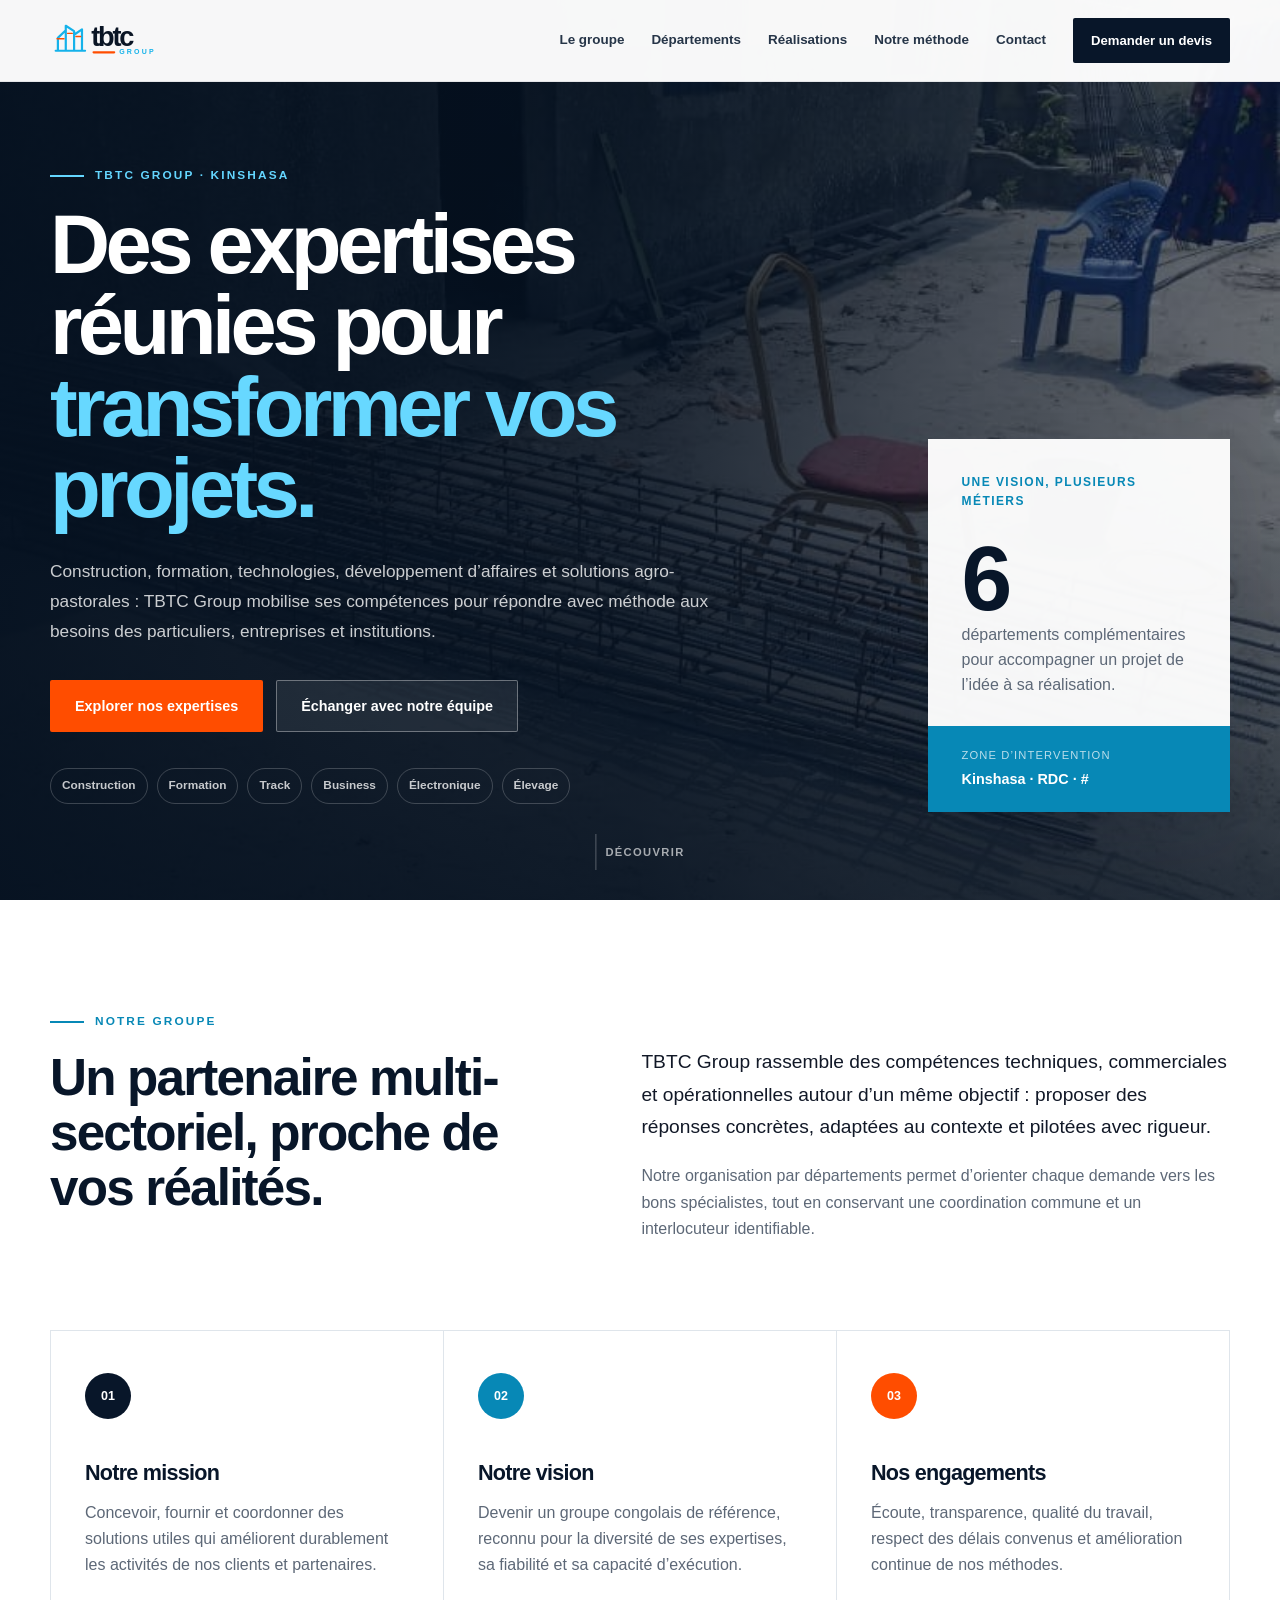
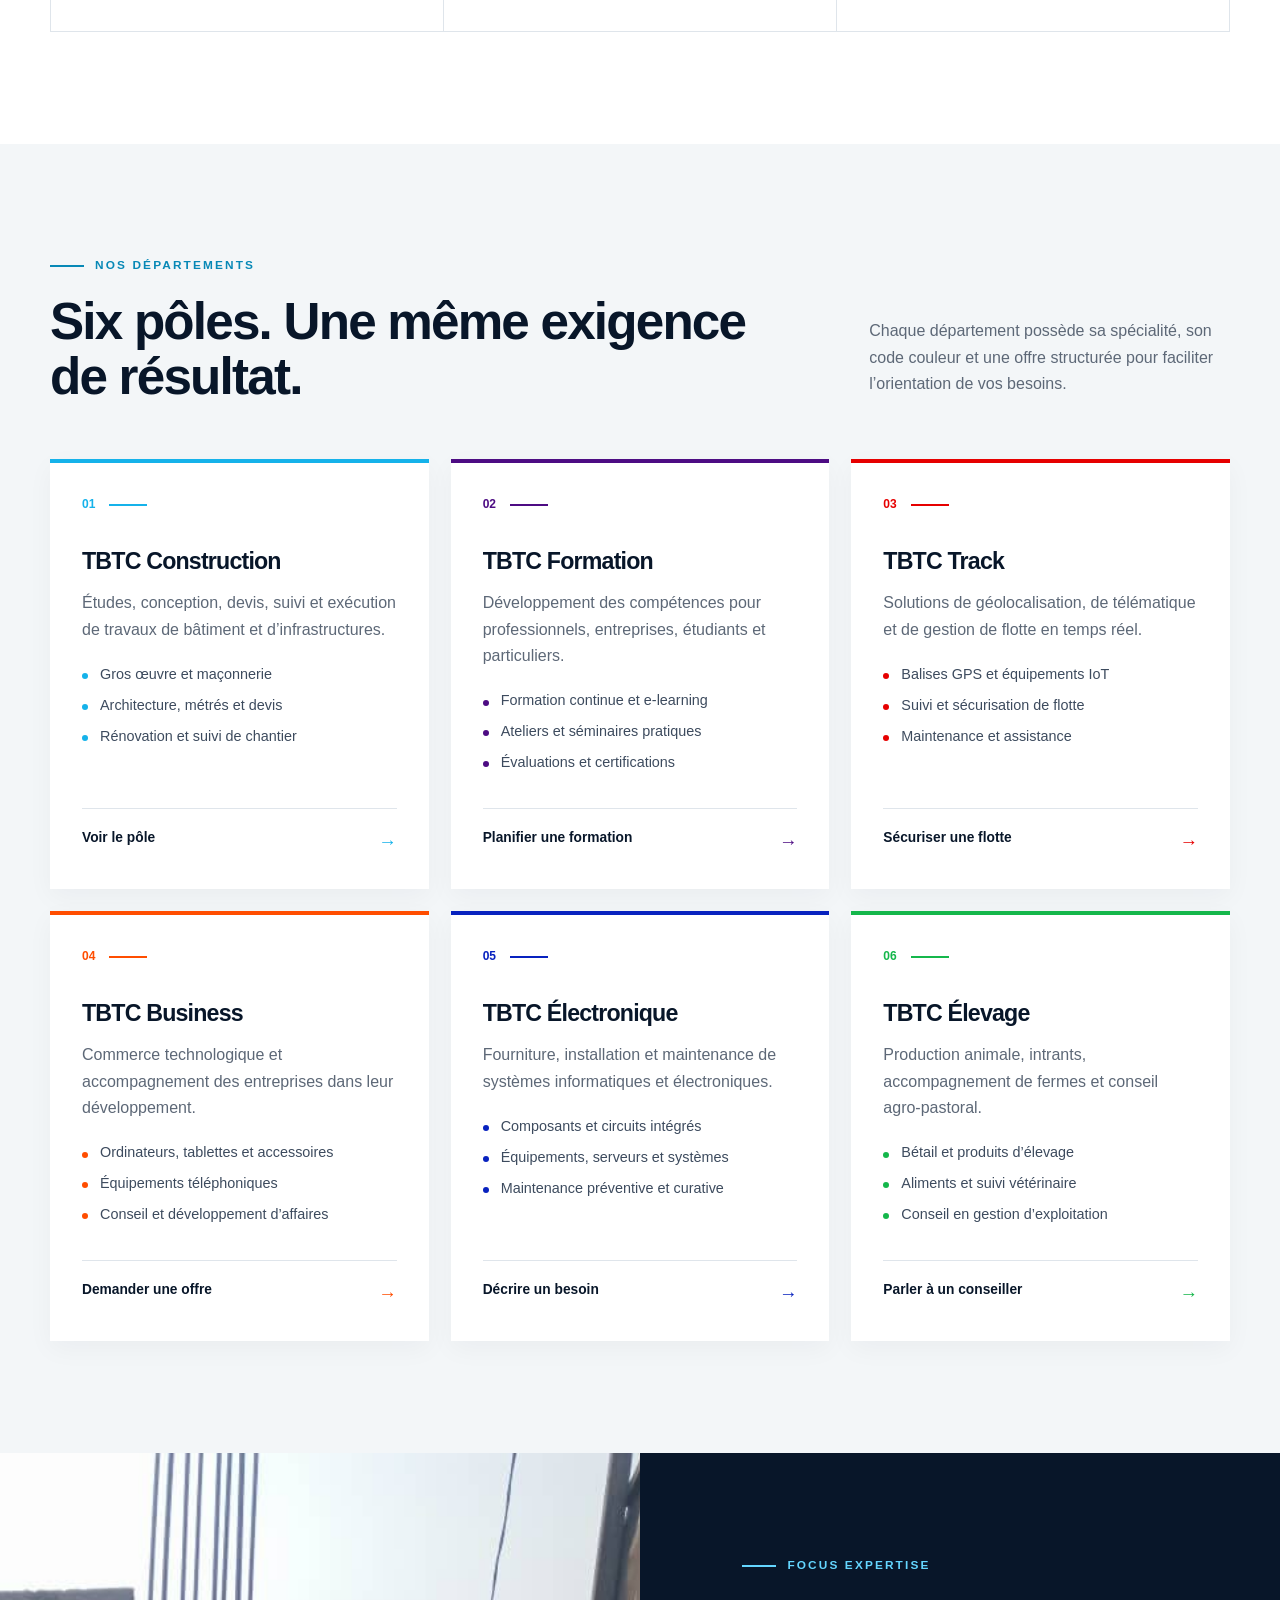
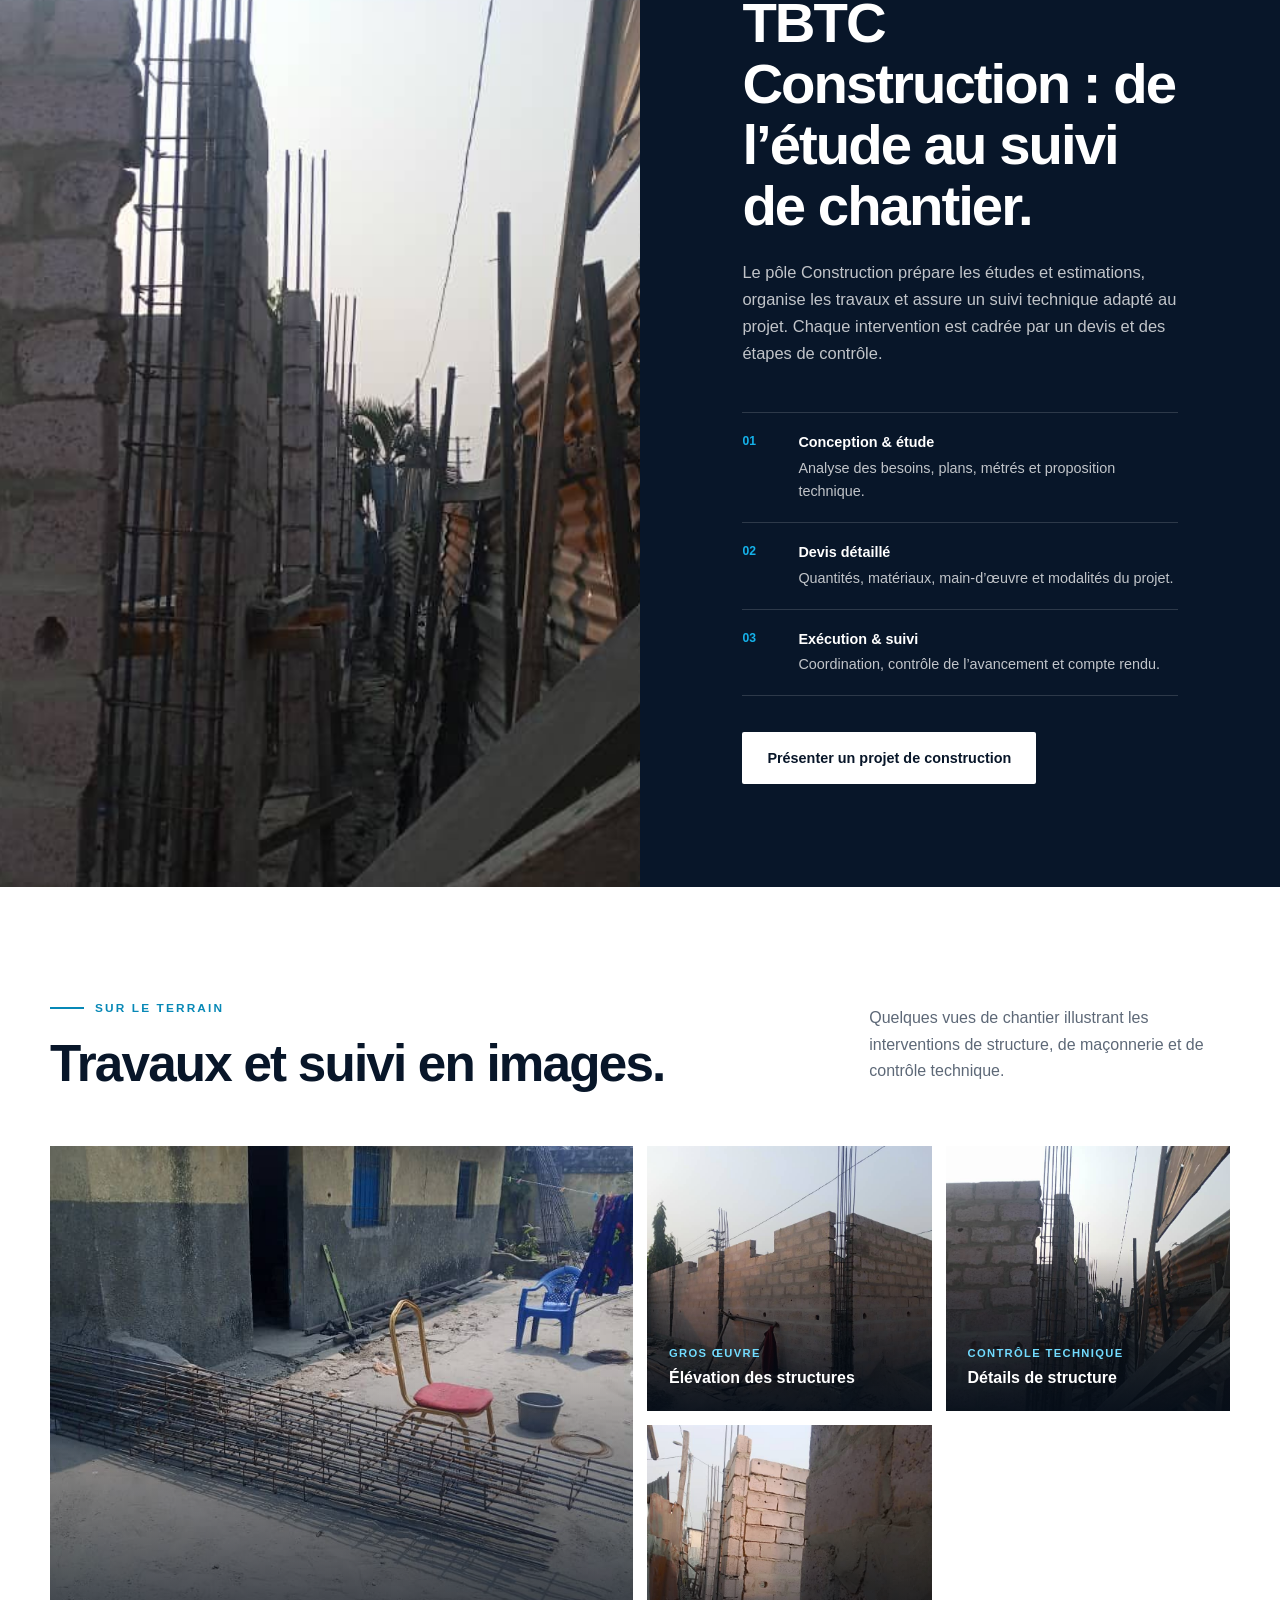
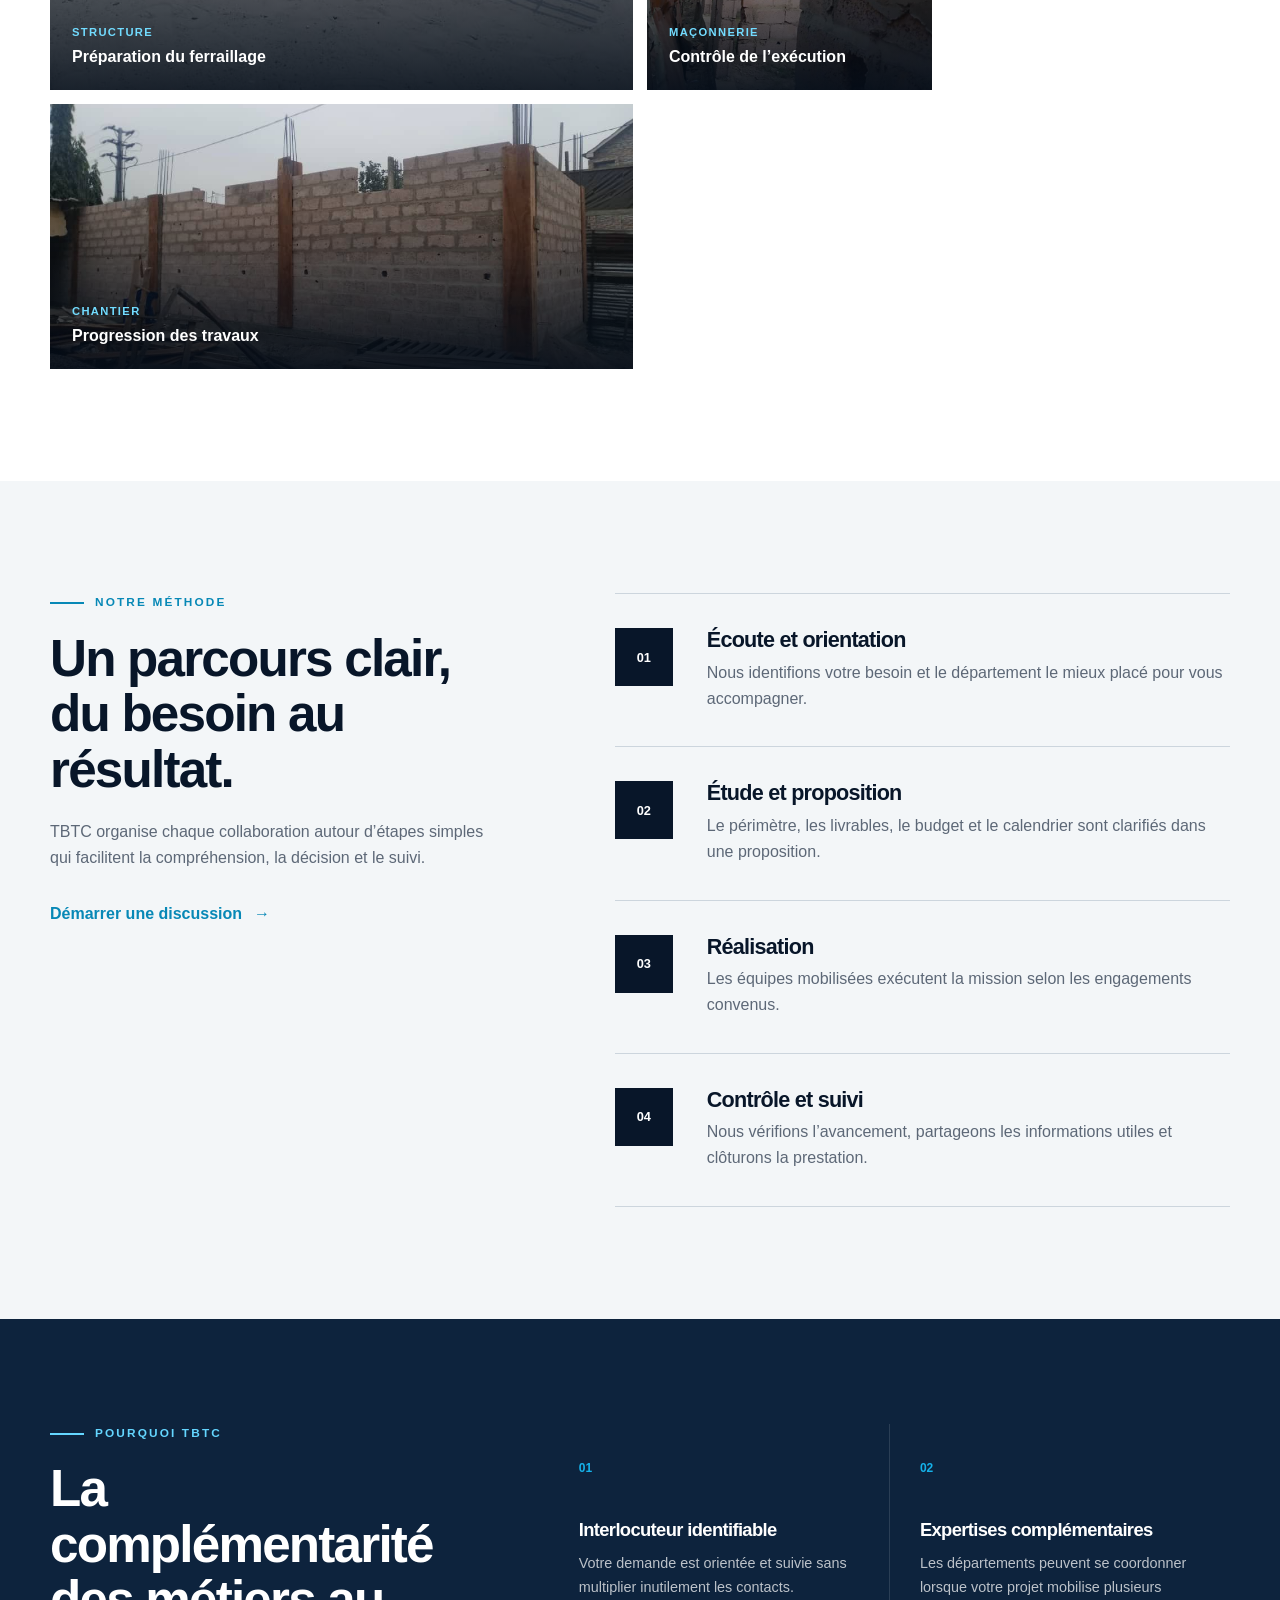
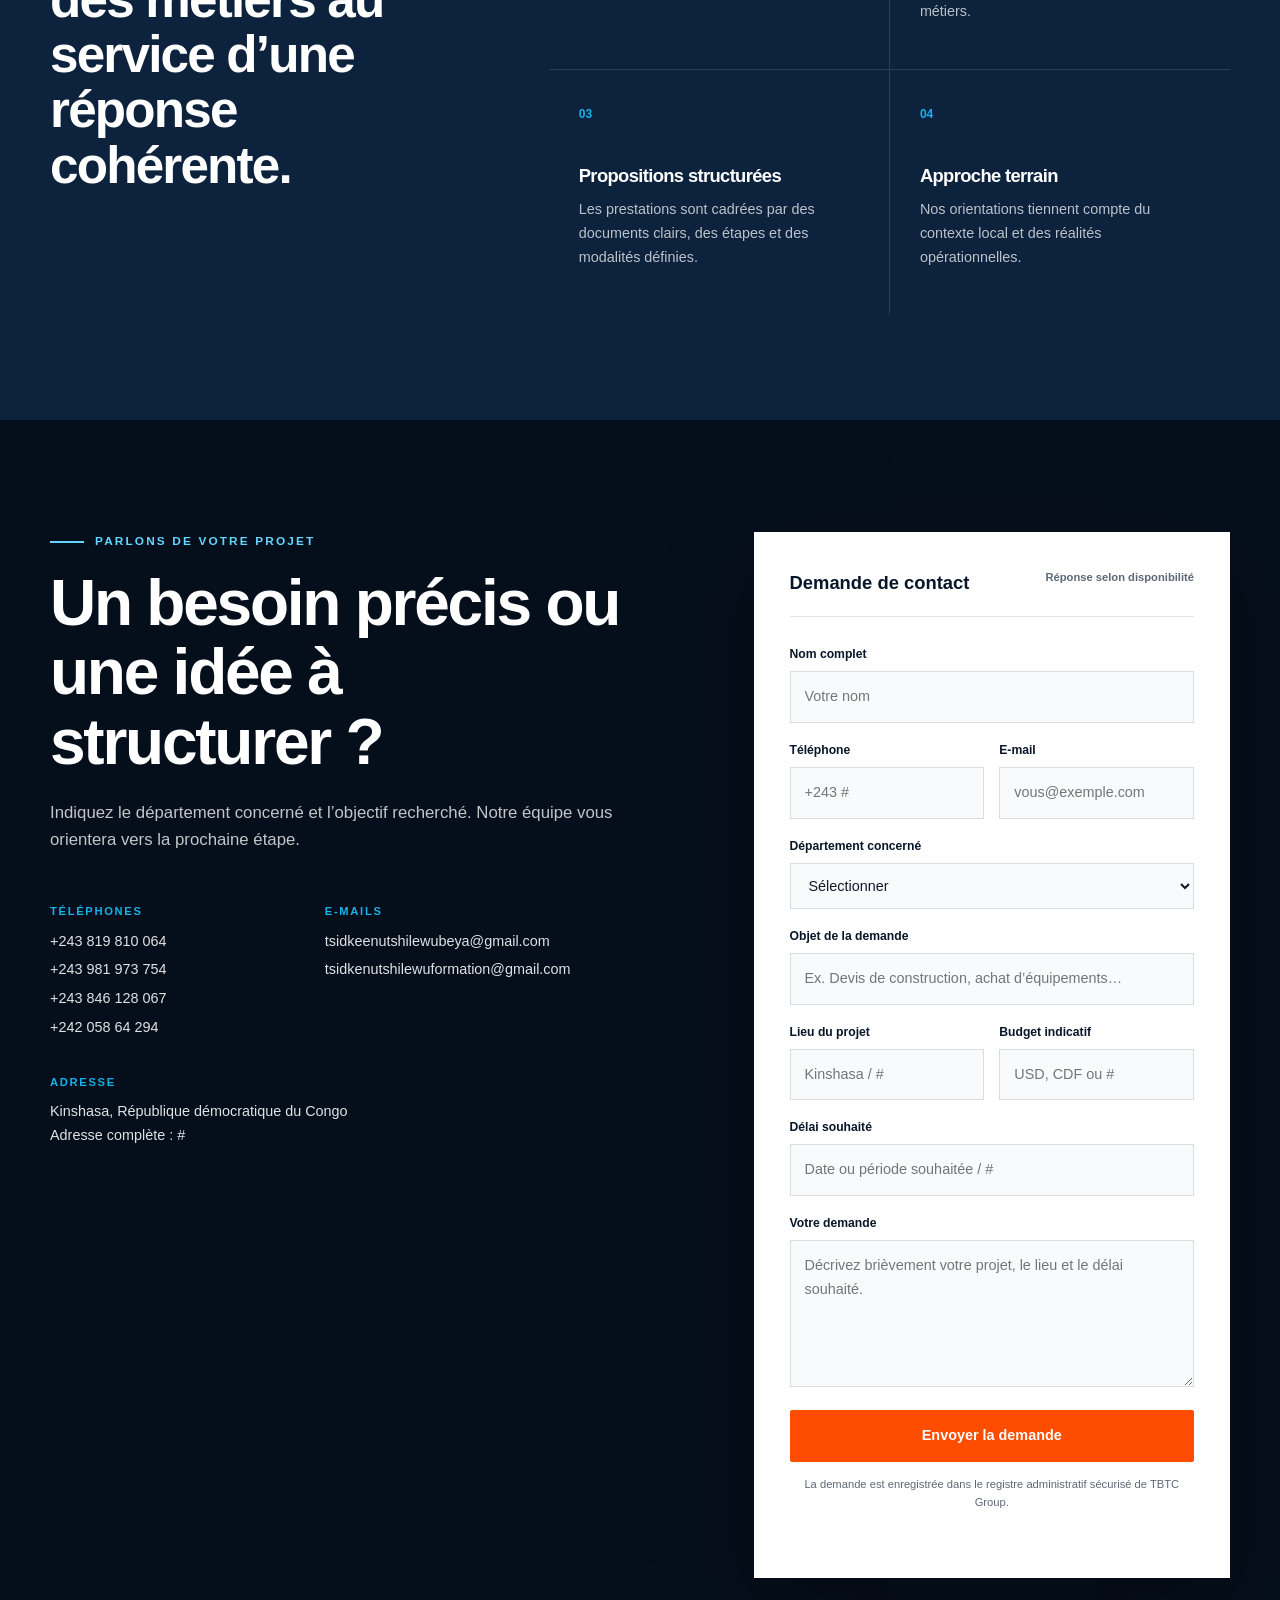
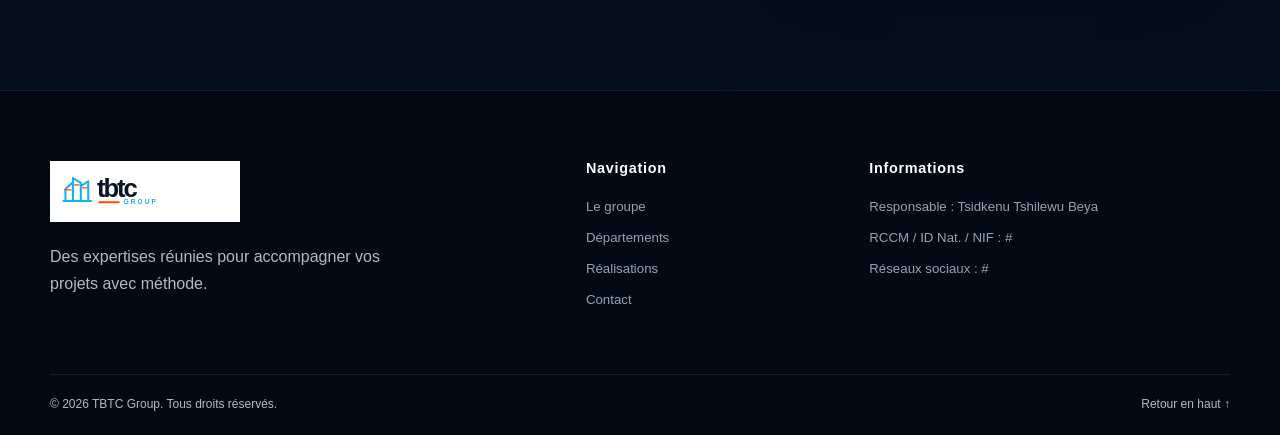
==== commit 18714d24: "Fix form encoding and add submission receipt" ====
--- a/index.html
+++ b/index.html
@@ -335,7 +335,7 @@
             </select>
           </label>
           <label>Objet de la demande
-            <input type="text" name="objet" placeholder="Ex. Devis de construction, achat dâ€™Ã©quipementsâ€¦" required>
+            <input type="text" name="objet" placeholder="Ex. Devis de construction, achat d’équipements…" required>
           </label>
           <div class="form-row">
             <label>Lieu du projet
@@ -345,18 +345,43 @@
               <input type="text" name="budget" placeholder="USD, CDF ou #">
             </label>
           </div>
-          <label>DÃ©lai souhaitÃ©
-            <input type="text" name="delai" placeholder="Date ou pÃ©riode souhaitÃ©e / #">
+          <label>Délai souhaité
+            <input type="text" name="delai" placeholder="Date ou période souhaitée / #">
           </label>
           <label>Votre demande
-            <textarea name="message" rows="5" placeholder="DÃ©crivez briÃ¨vement votre projet, le lieu et le dÃ©lai souhaitÃ©." required></textarea>
+            <textarea name="message" rows="5" placeholder="Décrivez brièvement votre projet, le lieu et le délai souhaité." required></textarea>
           </label>
           <label class="form-trap" aria-hidden="true">Site web
             <input type="text" name="website" tabindex="-1" autocomplete="off">
           </label>
-          <button class="button button-primary button-full" type="submit">Envoyer la demande</button>
-          <p class="form-note">La demande est enregistrÃ©e dans le registre administratif sÃ©curisÃ© de TBTC Group.</p>
+          <button class="button button-primary button-full submit-button" type="submit">
+            <span class="submit-button-label">Envoyer la demande</span>
+            <span class="submit-button-loader" aria-hidden="true"></span>
+          </button>
+          <p class="form-note">La demande est enregistrée dans le registre administratif sécurisé de TBTC Group.</p>
           <p class="form-status" id="form-status" aria-live="polite"></p>
+          <section class="submission-receipt" id="submission-receipt" aria-live="polite" hidden>
+            <div class="receipt-check" aria-hidden="true">✓</div>
+            <div class="receipt-content">
+              <span class="receipt-eyebrow">Accusé d’enregistrement TBTC</span>
+              <h3>Demande enregistrée avec succès</h3>
+              <p>Conservez les informations ci-dessous pour le suivi de votre demande.</p>
+              <dl class="receipt-details">
+                <div>
+                  <dt>N° d’ordre</dt>
+                  <dd id="receipt-reference">#</dd>
+                </div>
+                <div>
+                  <dt>Date</dt>
+                  <dd id="receipt-date">#</dd>
+                </div>
+                <div>
+                  <dt>Heure de Kinshasa</dt>
+                  <dd id="receipt-time">#</dd>
+                </div>
+              </dl>
+            </div>
+          </section>
         </form>
       </div>
     </section>
--- a/styles.css
+++ b/styles.css
@@ -1032,6 +1032,111 @@
   text-align: center;
 }
 
+.form-status.is-error {
+  color: #b42318;
+}
+
+.submit-button {
+  position: relative;
+  display: inline-flex;
+  align-items: center;
+  justify-content: center;
+  gap: 10px;
+}
+
+.submit-button-loader {
+  display: none;
+  width: 18px;
+  height: 18px;
+  border: 2px solid rgba(255, 255, 255, .4);
+  border-top-color: #fff;
+  border-radius: 50%;
+  animation: submit-spin .75s linear infinite;
+}
+
+.submit-button.is-loading .submit-button-loader {
+  display: inline-block;
+}
+
+.submission-receipt {
+  display: grid;
+  grid-template-columns: auto minmax(0, 1fr);
+  gap: 16px;
+  margin-top: 22px;
+  padding: 22px;
+  text-align: left;
+  background: #effcf5;
+  border: 1px solid #a6e3c3;
+  box-shadow: 0 18px 44px rgba(14, 119, 74, .12);
+}
+
+.submission-receipt[hidden] {
+  display: none;
+}
+
+.receipt-check {
+  display: grid;
+  width: 42px;
+  height: 42px;
+  color: #fff;
+  background: #14804a;
+  border-radius: 50%;
+  place-items: center;
+  font-size: 1.25rem;
+  font-weight: 900;
+}
+
+.receipt-eyebrow {
+  color: #127447;
+  font-size: .7rem;
+  font-weight: 900;
+  letter-spacing: .1em;
+  text-transform: uppercase;
+}
+
+.receipt-content h3 {
+  margin: 4px 0 5px;
+  color: var(--navy);
+  font-size: 1.05rem;
+}
+
+.receipt-content > p {
+  margin: 0;
+  color: var(--muted);
+  font-size: .76rem;
+}
+
+.receipt-details {
+  display: grid;
+  grid-template-columns: 1.3fr 1fr 1fr;
+  gap: 10px;
+  margin: 17px 0 0;
+}
+
+.receipt-details div {
+  min-width: 0;
+  padding-top: 10px;
+  border-top: 1px solid rgba(20, 128, 74, .2);
+}
+
+.receipt-details dt {
+  color: #527064;
+  font-size: .64rem;
+  font-weight: 800;
+  text-transform: uppercase;
+}
+
+.receipt-details dd {
+  margin: 4px 0 0;
+  color: #0d5633;
+  overflow-wrap: anywhere;
+  font-size: .78rem;
+  font-weight: 800;
+}
+
+@keyframes submit-spin {
+  to { transform: rotate(360deg); }
+}
 .form-trap {
   position: absolute !important;
   width: 1px !important;
@@ -1043,7 +1148,7 @@
 
 .contact-form button:disabled {
   cursor: wait;
-  opacity: .65;
+  opacity: .82;
   transform: none;
 }
 .site-footer {
@@ -1415,6 +1520,15 @@
     gap: 3px;
   }
 
+  .submission-receipt,
+  .receipt-details {
+    grid-template-columns: 1fr;
+  }
+
+  .submission-receipt {
+    padding: 18px;
+  }
+
   .footer-top {
     grid-template-columns: 1fr;
     gap: 34px;
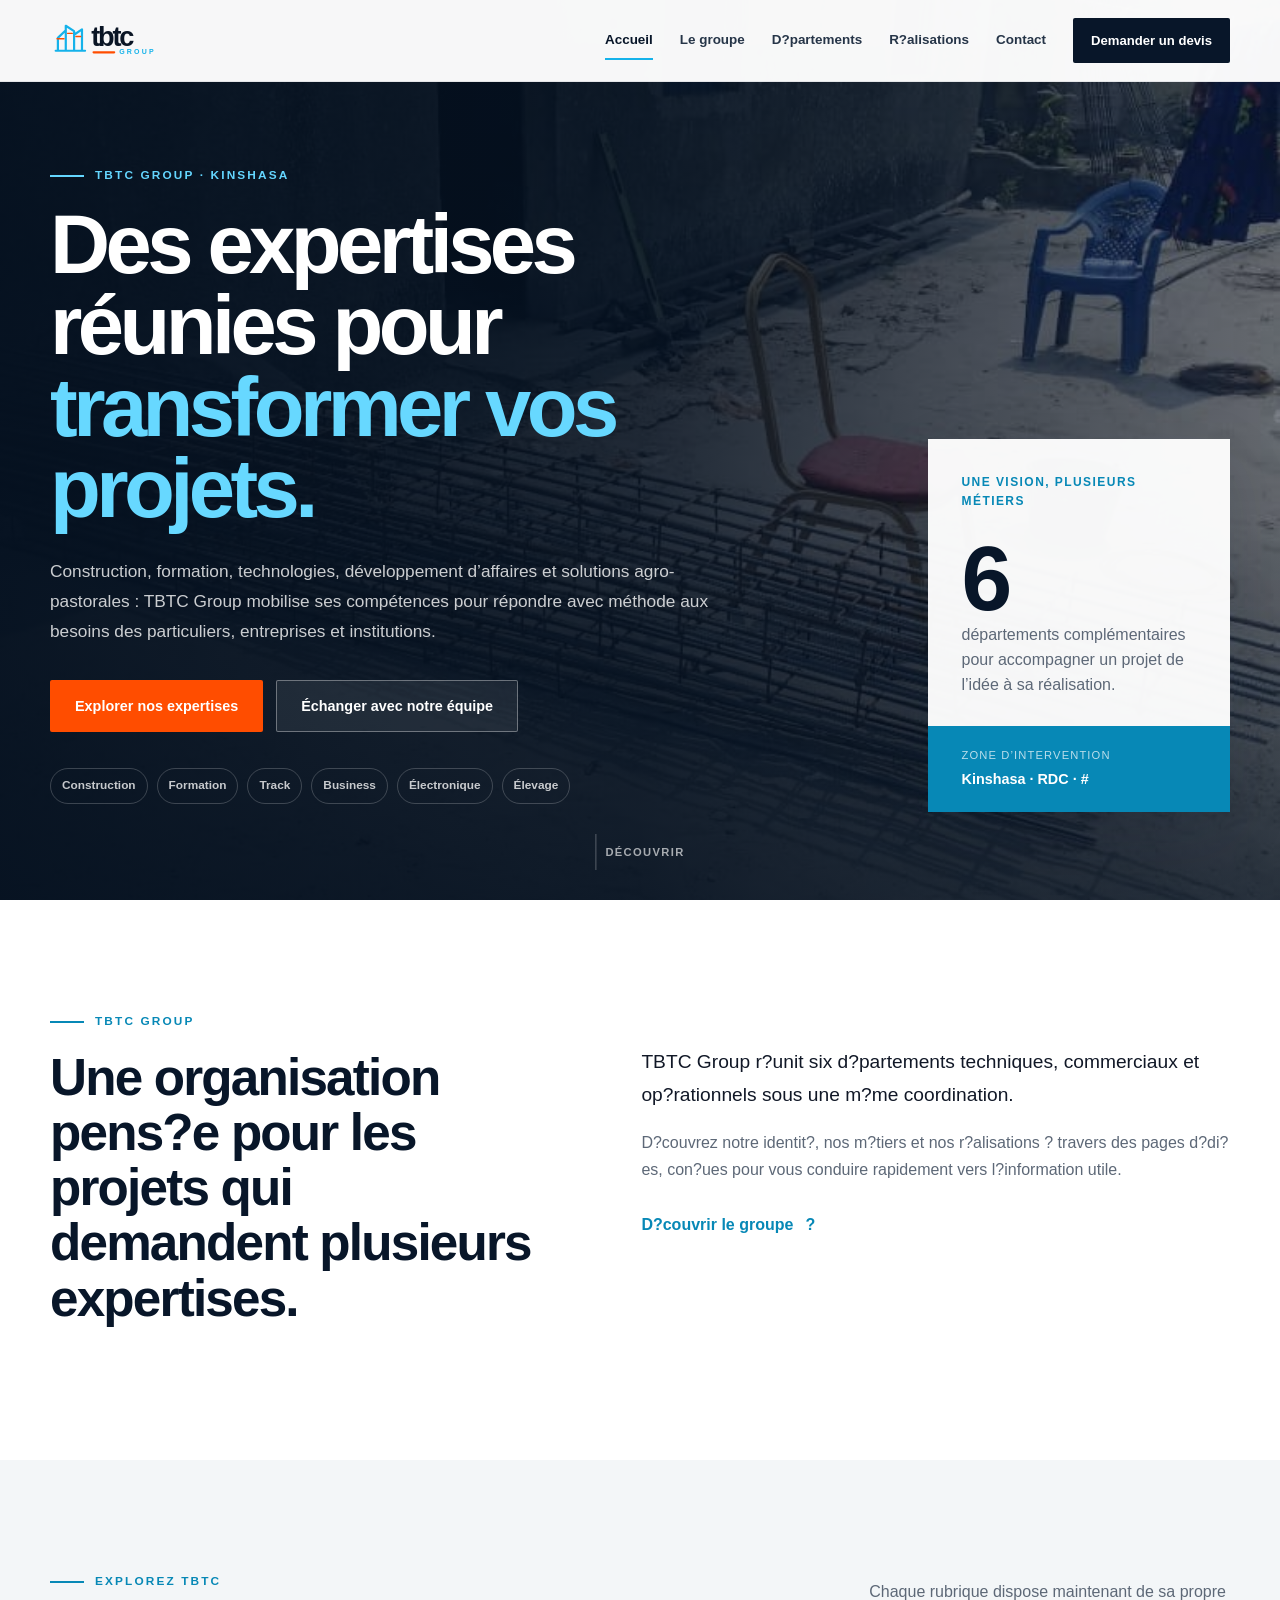
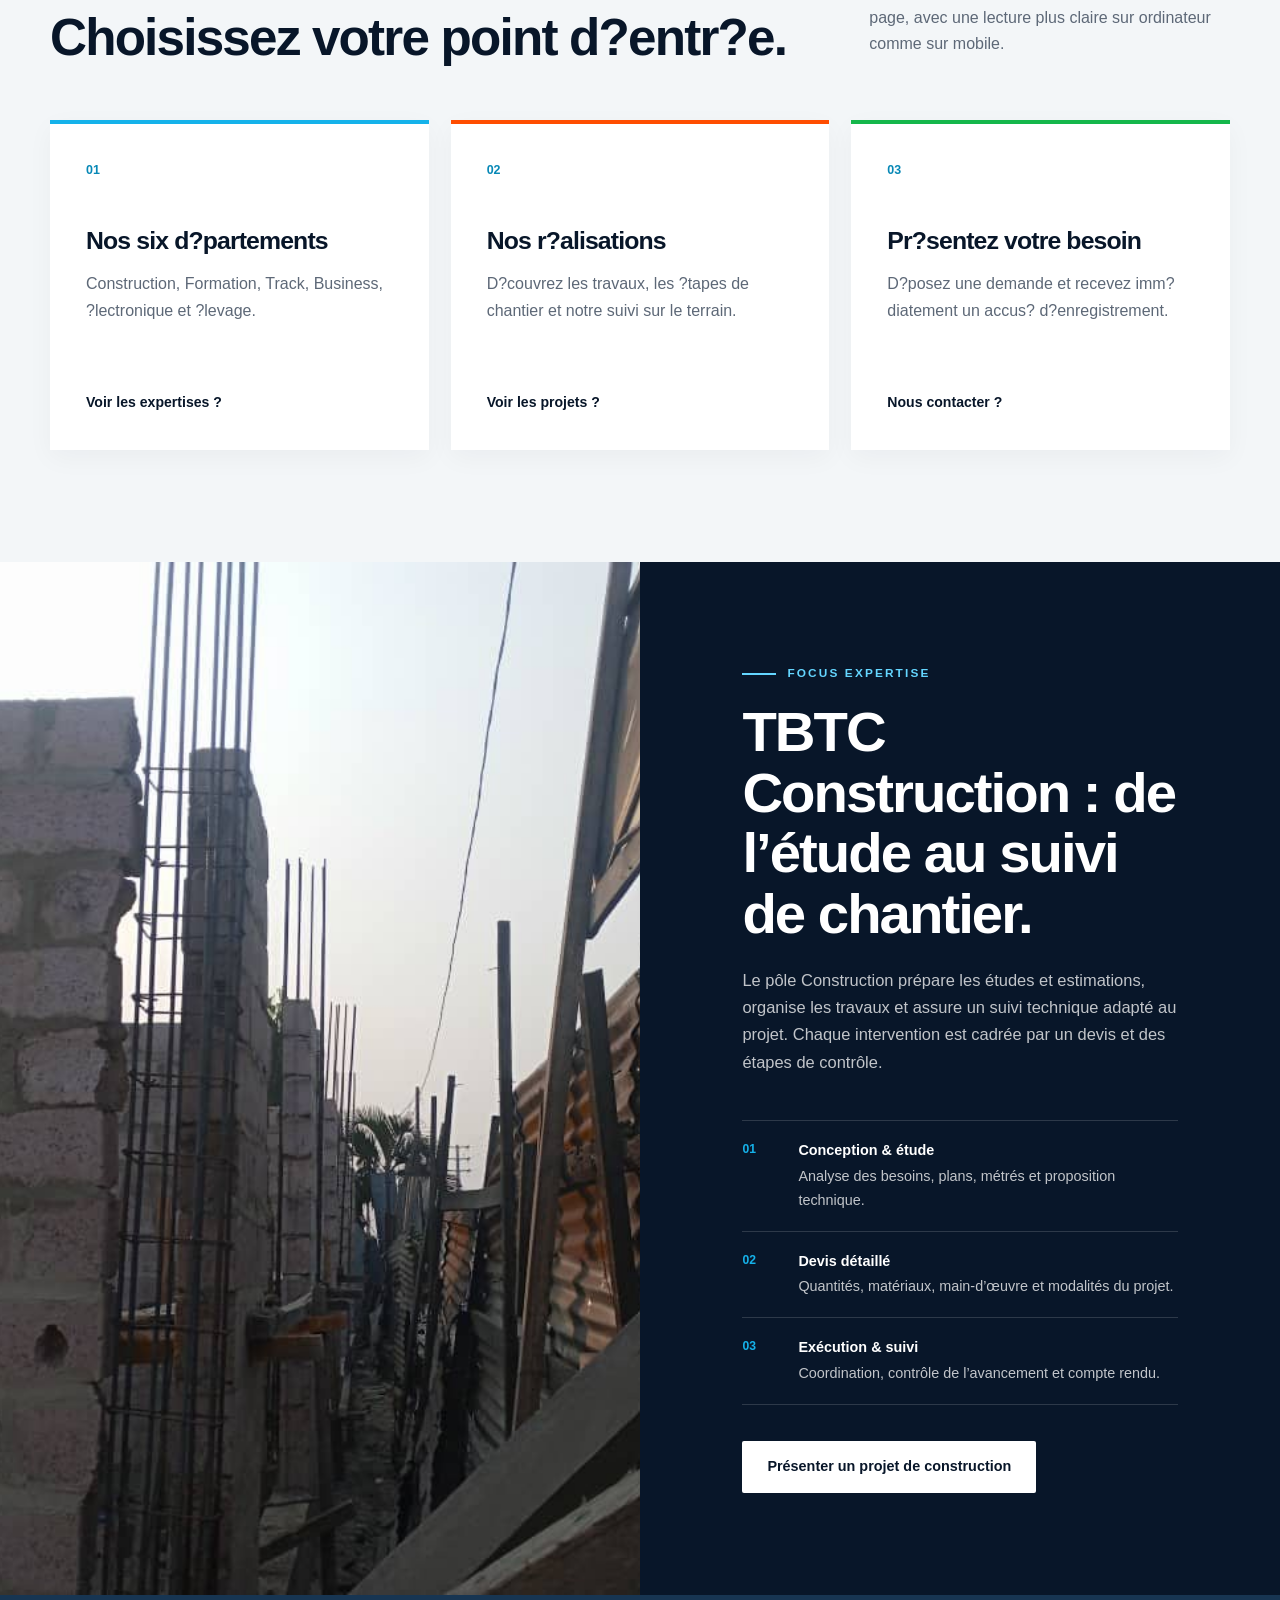
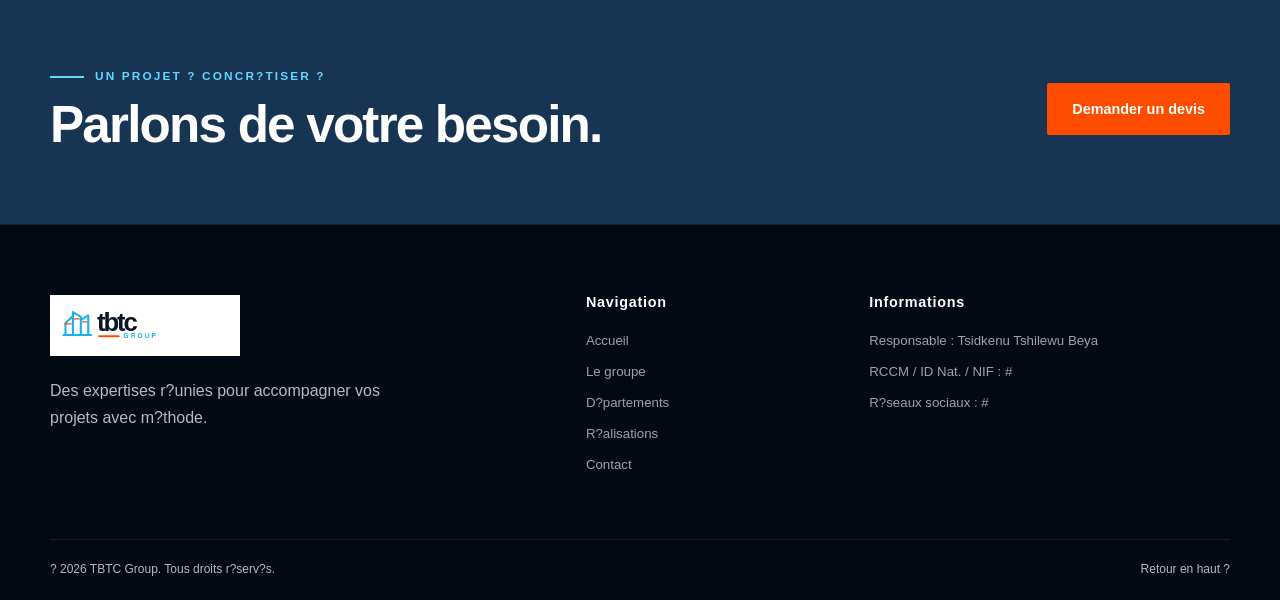
==== commit 6895073c: "Transform TBTC into a responsive multipage site" ====
--- a/index.html
+++ b/index.html
@@ -3,53 +3,38 @@
 <head>
   <meta charset="UTF-8">
   <meta name="viewport" content="width=device-width, initial-scale=1.0">
-  <meta name="description" content="TBTC Group accompagne particuliers, entreprises et institutions à travers six départements : Construction, Formation, Track, Business, Électronique et Élevage.">
+  <meta name="description" content="TBTC Group accompagne particuliers, entreprises et institutions ? travers six d?partements compl?mentaires ? Kinshasa et en RDC.">
   <meta name="theme-color" content="#081629">
-  <meta property="og:title" content="TBTC Group — Des expertises réunies pour vos projets">
-  <meta property="og:description" content="Un groupe congolais multi-sectoriel au service de projets utiles, structurés et durables.">
+  <meta property="og:title" content="TBTC Group | Des expertises r?unies pour vos projets">
+  <meta property="og:description" content="TBTC Group accompagne particuliers, entreprises et institutions ? travers six d?partements compl?mentaires ? Kinshasa et en RDC.">
   <meta property="og:type" content="website">
   <meta property="og:image" content="assets/images/chantier-ferraillage.jpg">
-  <title>TBTC Group | Construction, Formation, Track, Business, Électronique & Élevage</title>
+  <title>TBTC Group | Des expertises r?unies pour vos projets</title>
   <link rel="icon" href="assets/logo-tbtc.svg" type="image/svg+xml">
   <link rel="stylesheet" href="styles.css">
-  <script type="application/ld+json">
-  {
-    "@context": "https://schema.org",
-    "@type": "Organization",
-    "name": "TBTC Group",
-    "description": "Groupe multi-sectoriel actif dans la construction, la formation, la géolocalisation, le business, l'électronique et l'élevage.",
-    "areaServed": ["Kinshasa", "République démocratique du Congo"],
-    "email": "tsidkeenutshilewubeya@gmail.com",
-    "telephone": "+243819810064"
-  }
-  </script>
 </head>
 <body>
   <a class="skip-link" href="#contenu">Aller au contenu</a>
-
   <header class="site-header" id="header">
     <div class="container header-inner">
-      <a class="brand" href="#accueil" aria-label="TBTC Group — Accueil">
+      <a class="brand" href="index.html" aria-label="TBTC Group ? Accueil">
         <img src="assets/logo-tbtc.svg" alt="TBTC Group">
       </a>
-
       <button class="menu-toggle" type="button" aria-expanded="false" aria-controls="navigation" aria-label="Ouvrir le menu">
         <span></span><span></span><span></span>
       </button>
-
       <nav class="main-nav" id="navigation" aria-label="Navigation principale">
-        <a href="#groupe">Le groupe</a>
-        <a href="#departements">Départements</a>
-        <a href="#realisations">Réalisations</a>
-        <a href="#methode">Notre méthode</a>
-        <a href="#contact">Contact</a>
-        <a class="nav-cta" href="#contact">Demander un devis</a>
+        <a href="index.html" class="is-active" aria-current="page">Accueil</a>
+        <a href="a-propos.html">Le groupe</a>
+        <a href="departements.html">D?partements</a>
+        <a href="realisations.html">R?alisations</a>
+        <a href="contact.html">Contact</a>
+        <a class="nav-cta" href="contact.html#contact-form">Demander un devis</a>
       </nav>
     </div>
   </header>
-
   <main id="contenu">
-    <section class="hero" id="accueil" aria-labelledby="hero-title">
+<section class="hero" id="accueil" aria-labelledby="hero-title">
       <div class="hero-media" aria-hidden="true"></div>
       <div class="hero-overlay" aria-hidden="true"></div>
       <div class="container hero-layout">
@@ -58,8 +43,8 @@
           <h1 id="hero-title">Des expertises réunies pour <span>transformer vos projets.</span></h1>
           <p class="hero-lead">Construction, formation, technologies, développement d’affaires et solutions agro-pastorales : TBTC Group mobilise ses compétences pour répondre avec méthode aux besoins des particuliers, entreprises et institutions.</p>
           <div class="hero-actions">
-            <a class="button button-primary" href="#departements">Explorer nos expertises</a>
-            <a class="button button-ghost" href="#contact">Échanger avec notre équipe</a>
+            <a class="button button-primary" href="departements.html">Explorer nos expertises</a>
+            <a class="button button-ghost" href="contact.html">Échanger avec notre équipe</a>
           </div>
           <div class="hero-tags" aria-label="Départements TBTC">
             <span>Construction</span><span>Formation</span><span>Track</span>
@@ -77,127 +62,41 @@
           </div>
         </aside>
       </div>
-      <a class="scroll-cue" href="#groupe" aria-label="Découvrir la suite"><span></span>Découvrir</a>
+      <a class="scroll-cue" href="a-propos.html" aria-label="Découvrir la suite"><span></span>Découvrir</a>
     </section>
-
-    <section class="section section-intro" id="groupe">
+<section class="section home-intro">
       <div class="container intro-grid">
         <div class="section-heading reveal">
-          <p class="eyebrow">Notre groupe</p>
-          <h2>Un partenaire multi-sectoriel, proche de vos réalités.</h2>
+          <p class="eyebrow">TBTC Group</p>
+          <h2>Une organisation pens?e pour les projets qui demandent plusieurs expertises.</h2>
         </div>
         <div class="intro-copy reveal delay-1">
-          <p class="lead">TBTC Group rassemble des compétences techniques, commerciales et opérationnelles autour d’un même objectif : proposer des réponses concrètes, adaptées au contexte et pilotées avec rigueur.</p>
-          <p>Notre organisation par départements permet d’orienter chaque demande vers les bons spécialistes, tout en conservant une coordination commune et un interlocuteur identifiable.</p>
-        </div>
-      </div>
-
-      <div class="container orientation-grid">
-        <article class="orientation-card reveal">
-          <span class="orientation-number">01</span>
-          <h3>Notre mission</h3>
-          <p>Concevoir, fournir et coordonner des solutions utiles qui améliorent durablement les activités de nos clients et partenaires.</p>
-        </article>
-        <article class="orientation-card reveal delay-1">
-          <span class="orientation-number">02</span>
-          <h3>Notre vision</h3>
-          <p>Devenir un groupe congolais de référence, reconnu pour la diversité de ses expertises, sa fiabilité et sa capacité d’exécution.</p>
-        </article>
-        <article class="orientation-card reveal delay-2">
-          <span class="orientation-number">03</span>
-          <h3>Nos engagements</h3>
-          <p>Écoute, transparence, qualité du travail, respect des délais convenus et amélioration continue de nos méthodes.</p>
-        </article>
-      </div>
-    </section>
-
-    <section class="section departments-section" id="departements">
-      <div class="container">
-        <div class="section-heading heading-row reveal">
-          <div>
-            <p class="eyebrow">Nos départements</p>
-            <h2>Six pôles. Une même exigence de résultat.</h2>
-          </div>
-          <p>Chaque département possède sa spécialité, son code couleur et une offre structurée pour faciliter l’orientation de vos besoins.</p>
-        </div>
-
-        <div class="departments-grid">
-          <article class="department-card reveal" style="--accent:#15b2ea">
-            <div class="department-top"><span class="department-code">01</span><span class="department-line"></span></div>
-            <h3>TBTC Construction</h3>
-            <p>Études, conception, devis, suivi et exécution de travaux de bâtiment et d’infrastructures.</p>
-            <ul>
-              <li>Gros œuvre et maçonnerie</li>
-              <li>Architecture, métrés et devis</li>
-              <li>Rénovation et suivi de chantier</li>
-            </ul>
-            <a href="#construction">Voir le pôle <span>→</span></a>
-          </article>
-
-          <article class="department-card reveal delay-1" style="--accent:#4d0c83">
-            <div class="department-top"><span class="department-code">02</span><span class="department-line"></span></div>
-            <h3>TBTC Formation</h3>
-            <p>Développement des compétences pour professionnels, entreprises, étudiants et particuliers.</p>
-            <ul>
-              <li>Formation continue et e-learning</li>
-              <li>Ateliers et séminaires pratiques</li>
-              <li>Évaluations et certifications</li>
-            </ul>
-            <a href="#contact">Planifier une formation <span>→</span></a>
-          </article>
-
-          <article class="department-card reveal delay-2" style="--accent:#e60000">
-            <div class="department-top"><span class="department-code">03</span><span class="department-line"></span></div>
-            <h3>TBTC Track</h3>
-            <p>Solutions de géolocalisation, de télématique et de gestion de flotte en temps réel.</p>
-            <ul>
-              <li>Balises GPS et équipements IoT</li>
-              <li>Suivi et sécurisation de flotte</li>
-              <li>Maintenance et assistance</li>
-            </ul>
-            <a href="#contact">Sécuriser une flotte <span>→</span></a>
-          </article>
-
-          <article class="department-card reveal" style="--accent:#ff4d00">
-            <div class="department-top"><span class="department-code">04</span><span class="department-line"></span></div>
-            <h3>TBTC Business</h3>
-            <p>Commerce technologique et accompagnement des entreprises dans leur développement.</p>
-            <ul>
-              <li>Ordinateurs, tablettes et accessoires</li>
-              <li>Équipements téléphoniques</li>
-              <li>Conseil et développement d’affaires</li>
-            </ul>
-            <a href="#contact">Demander une offre <span>→</span></a>
-          </article>
-
-          <article class="department-card reveal delay-1" style="--accent:#0822bf">
-            <div class="department-top"><span class="department-code">05</span><span class="department-line"></span></div>
-            <h3>TBTC Électronique</h3>
-            <p>Fourniture, installation et maintenance de systèmes informatiques et électroniques.</p>
-            <ul>
-              <li>Composants et circuits intégrés</li>
-              <li>Équipements, serveurs et systèmes</li>
-              <li>Maintenance préventive et curative</li>
-            </ul>
-            <a href="#contact">Décrire un besoin <span>→</span></a>
-          </article>
-
-          <article class="department-card reveal delay-2" style="--accent:#15b74b">
-            <div class="department-top"><span class="department-code">06</span><span class="department-line"></span></div>
-            <h3>TBTC Élevage</h3>
-            <p>Production animale, intrants, accompagnement de fermes et conseil agro-pastoral.</p>
-            <ul>
-              <li>Bétail et produits d’élevage</li>
-              <li>Aliments et suivi vétérinaire</li>
-              <li>Conseil en gestion d’exploitation</li>
-            </ul>
-            <a href="#contact">Parler à un conseiller <span>→</span></a>
-          </article>
+          <p class="lead">TBTC Group r?unit six d?partements techniques, commerciaux et op?rationnels sous une m?me coordination.</p>
+          <p>D?couvrez notre identit?, nos m?tiers et nos r?alisations ? travers des pages d?di?es, con?ues pour vous conduire rapidement vers l?information utile.</p>
+          <a class="text-link" href="a-propos.html">D?couvrir le groupe <span>?</span></a>
         </div>
       </div>
     </section>
-
-    <section class="construction-section" id="construction">
+<section class="section home-portals">
+      <div class="container">
+        <div class="section-heading heading-row reveal">
+          <div><p class="eyebrow">Explorez TBTC</p><h2>Choisissez votre point d?entr?e.</h2></div>
+          <p>Chaque rubrique dispose maintenant de sa propre page, avec une lecture plus claire sur ordinateur comme sur mobile.</p>
+        </div>
+        <div class="portal-grid">
+          <a class="portal-card reveal" href="departements.html">
+            <span>01</span><h3>Nos six d?partements</h3><p>Construction, Formation, Track, Business, ?lectronique et ?levage.</p><b>Voir les expertises ?</b>
+          </a>
+          <a class="portal-card reveal delay-1" href="realisations.html">
+            <span>02</span><h3>Nos r?alisations</h3><p>D?couvrez les travaux, les ?tapes de chantier et notre suivi sur le terrain.</p><b>Voir les projets ?</b>
+          </a>
+          <a class="portal-card reveal delay-2" href="contact.html">
+            <span>03</span><h3>Pr?sentez votre besoin</h3><p>D?posez une demande et recevez imm?diatement un accus? d?enregistrement.</p><b>Nous contacter ?</b>
+          </a>
+        </div>
+      </div>
+    </section>
+<section class="construction-section" id="construction">
       <div class="construction-image reveal" role="img" aria-label="Ferraillage et travaux de structure sur un chantier TBTC"></div>
       <div class="construction-content reveal delay-1">
         <p class="eyebrow light">Focus expertise</p>
@@ -208,212 +107,43 @@
           <div><span>02</span><p><b>Devis détaillé</b>Quantités, matériaux, main-d’œuvre et modalités du projet.</p></div>
           <div><span>03</span><p><b>Exécution & suivi</b>Coordination, contrôle de l’avancement et compte rendu.</p></div>
         </div>
-        <a class="button button-white" href="#contact">Présenter un projet de construction</a>
+        <a class="button button-white" href="contact.html">Présenter un projet de construction</a>
       </div>
     </section>
-
-    <section class="section projects-section" id="realisations">
-      <div class="container">
-        <div class="section-heading heading-row reveal">
-          <div>
-            <p class="eyebrow">Sur le terrain</p>
-            <h2>Travaux et suivi en images.</h2>
-          </div>
-          <p>Quelques vues de chantier illustrant les interventions de structure, de maçonnerie et de contrôle technique.</p>
-        </div>
-
-        <div class="projects-grid">
-          <figure class="project-card project-large reveal">
-            <img src="assets/images/chantier-ferraillage.jpg" alt="Préparation du ferraillage sur un chantier TBTC" loading="lazy">
-            <figcaption><span>Structure</span><strong>Préparation du ferraillage</strong></figcaption>
-          </figure>
-          <figure class="project-card reveal delay-1">
-            <img src="assets/images/structure-beton-01.jpg" alt="Élévation de murs et poteaux en béton" loading="lazy">
-            <figcaption><span>Gros œuvre</span><strong>Élévation des structures</strong></figcaption>
-          </figure>
-          <figure class="project-card reveal delay-2">
-            <img src="assets/images/structure-beton-02.jpg" alt="Détail des poteaux et armatures d'une structure en construction" loading="lazy">
-            <figcaption><span>Contrôle technique</span><strong>Détails de structure</strong></figcaption>
-          </figure>
-          <figure class="project-card reveal">
-            <img src="assets/images/maconnerie.jpg" alt="Travaux de maçonnerie sur un chantier" loading="lazy">
-            <figcaption><span>Maçonnerie</span><strong>Contrôle de l’exécution</strong></figcaption>
-          </figure>
-          <figure class="project-card project-wide reveal delay-1">
-            <img src="assets/images/chantier-construction.jpg" alt="Vue générale d'un bâtiment en construction" loading="lazy">
-            <figcaption><span>Chantier</span><strong>Progression des travaux</strong></figcaption>
-          </figure>
-        </div>
-      </div>
-    </section>
-
-    <section class="section method-section" id="methode">
-      <div class="container method-layout">
-        <div class="section-heading reveal">
-          <p class="eyebrow">Notre méthode</p>
-          <h2>Un parcours clair, du besoin au résultat.</h2>
-          <p>TBTC organise chaque collaboration autour d’étapes simples qui facilitent la compréhension, la décision et le suivi.</p>
-          <a class="text-link" href="#contact">Démarrer une discussion <span>→</span></a>
-        </div>
-        <ol class="steps-list">
-          <li class="reveal"><span>01</span><div><h3>Écoute et orientation</h3><p>Nous identifions votre besoin et le département le mieux placé pour vous accompagner.</p></div></li>
-          <li class="reveal delay-1"><span>02</span><div><h3>Étude et proposition</h3><p>Le périmètre, les livrables, le budget et le calendrier sont clarifiés dans une proposition.</p></div></li>
-          <li class="reveal delay-2"><span>03</span><div><h3>Réalisation</h3><p>Les équipes mobilisées exécutent la mission selon les engagements convenus.</p></div></li>
-          <li class="reveal delay-3"><span>04</span><div><h3>Contrôle et suivi</h3><p>Nous vérifions l’avancement, partageons les informations utiles et clôturons la prestation.</p></div></li>
-        </ol>
-      </div>
-    </section>
-
-    <section class="value-section">
-      <div class="container value-layout">
-        <div class="value-title reveal">
-          <p class="eyebrow light">Pourquoi TBTC</p>
-          <h2>La complémentarité des métiers au service d’une réponse cohérente.</h2>
-        </div>
-        <div class="value-grid">
-          <article class="reveal"><span>01</span><h3>Interlocuteur identifiable</h3><p>Votre demande est orientée et suivie sans multiplier inutilement les contacts.</p></article>
-          <article class="reveal delay-1"><span>02</span><h3>Expertises complémentaires</h3><p>Les départements peuvent se coordonner lorsque votre projet mobilise plusieurs métiers.</p></article>
-          <article class="reveal delay-2"><span>03</span><h3>Propositions structurées</h3><p>Les prestations sont cadrées par des documents clairs, des étapes et des modalités définies.</p></article>
-          <article class="reveal delay-3"><span>04</span><h3>Approche terrain</h3><p>Nos orientations tiennent compte du contexte local et des réalités opérationnelles.</p></article>
-        </div>
-      </div>
-    </section>
-
-    <section class="contact-section" id="contact">
-      <div class="container contact-layout">
-        <div class="contact-copy reveal">
-          <p class="eyebrow light">Parlons de votre projet</p>
-          <h2>Un besoin précis ou une idée à structurer&nbsp;?</h2>
-          <p>Indiquez le département concerné et l’objectif recherché. Notre équipe vous orientera vers la prochaine étape.</p>
-
-          <div class="contact-details">
-            <div>
-              <span>Téléphones</span>
-              <a href="tel:+243819810064">+243 819 810 064</a>
-              <a href="tel:+243981973754">+243 981 973 754</a>
-              <a href="tel:+243846128067">+243 846 128 067</a>
-              <a href="tel:+24205864294">+242 058 64 294</a>
-            </div>
-            <div>
-              <span>E-mails</span>
-              <a href="mailto:tsidkeenutshilewubeya@gmail.com">tsidkeenutshilewubeya@gmail.com</a>
-              <a href="mailto:tsidkenutshilewuformation@gmail.com">tsidkenutshilewuformation@gmail.com</a>
-            </div>
-            <div>
-              <span>Adresse</span>
-              <p>Kinshasa, République démocratique du Congo<br>Adresse complète : #</p>
-            </div>
-          </div>
-        </div>
-
-        <form class="contact-form reveal delay-1" id="contact-form" action="#" method="post">
-          <div class="form-heading">
-            <span>Demande de contact</span>
-            <b>Réponse selon disponibilité</b>
-          </div>
-          <label>Nom complet
-            <input type="text" name="nom" placeholder="Votre nom" required>
-          </label>
-          <div class="form-row">
-            <label>Téléphone
-              <input type="tel" name="telephone" placeholder="+243 #" required>
-            </label>
-            <label>E-mail
-              <input type="email" name="email" placeholder="vous@exemple.com">
-            </label>
-          </div>
-          <label>Département concerné
-            <select name="departement" required>
-              <option value="">Sélectionner</option>
-              <option>TBTC Construction</option>
-              <option>TBTC Formation</option>
-              <option>TBTC Track</option>
-              <option>TBTC Business</option>
-              <option>TBTC Électronique</option>
-              <option>TBTC Élevage</option>
-              <option>Plusieurs départements</option>
-            </select>
-          </label>
-          <label>Objet de la demande
-            <input type="text" name="objet" placeholder="Ex. Devis de construction, achat d’équipements…" required>
-          </label>
-          <div class="form-row">
-            <label>Lieu du projet
-              <input type="text" name="lieu" placeholder="Kinshasa / #">
-            </label>
-            <label>Budget indicatif
-              <input type="text" name="budget" placeholder="USD, CDF ou #">
-            </label>
-          </div>
-          <label>Délai souhaité
-            <input type="text" name="delai" placeholder="Date ou période souhaitée / #">
-          </label>
-          <label>Votre demande
-            <textarea name="message" rows="5" placeholder="Décrivez brièvement votre projet, le lieu et le délai souhaité." required></textarea>
-          </label>
-          <label class="form-trap" aria-hidden="true">Site web
-            <input type="text" name="website" tabindex="-1" autocomplete="off">
-          </label>
-          <button class="button button-primary button-full submit-button" type="submit">
-            <span class="submit-button-label">Envoyer la demande</span>
-            <span class="submit-button-loader" aria-hidden="true"></span>
-          </button>
-          <p class="form-note">La demande est enregistrée dans le registre administratif sécurisé de TBTC Group.</p>
-          <p class="form-status" id="form-status" aria-live="polite"></p>
-          <section class="submission-receipt" id="submission-receipt" aria-live="polite" hidden>
-            <div class="receipt-check" aria-hidden="true">✓</div>
-            <div class="receipt-content">
-              <span class="receipt-eyebrow">Accusé d’enregistrement TBTC</span>
-              <h3>Demande enregistrée avec succès</h3>
-              <p>Conservez les informations ci-dessous pour le suivi de votre demande.</p>
-              <dl class="receipt-details">
-                <div>
-                  <dt>N° d’ordre</dt>
-                  <dd id="receipt-reference">#</dd>
-                </div>
-                <div>
-                  <dt>Date</dt>
-                  <dd id="receipt-date">#</dd>
-                </div>
-                <div>
-                  <dt>Heure de Kinshasa</dt>
-                  <dd id="receipt-time">#</dd>
-                </div>
-              </dl>
-            </div>
-          </section>
-        </form>
+<section class="cta-strip">
+      <div class="container reveal">
+        <div><p class="eyebrow light">Un projet ? concr?tiser ?</p><h2>Parlons de votre besoin.</h2></div>
+        <a class="button button-primary" href="contact.html#contact-form">Demander un devis</a>
       </div>
     </section>
   </main>
-
-  <footer class="site-footer">
+<footer class="site-footer">
     <div class="container footer-top">
       <div class="footer-brand">
         <img src="assets/logo-tbtc.svg" alt="TBTC Group">
-        <p>Des expertises réunies pour accompagner vos projets avec méthode.</p>
+        <p>Des expertises r?unies pour accompagner vos projets avec m?thode.</p>
       </div>
       <div>
         <h3>Navigation</h3>
-        <a href="#groupe">Le groupe</a>
-        <a href="#departements">Départements</a>
-        <a href="#realisations">Réalisations</a>
-        <a href="#contact">Contact</a>
+        <a href="index.html">Accueil</a>
+        <a href="a-propos.html">Le groupe</a>
+        <a href="departements.html">D?partements</a>
+        <a href="realisations.html">R?alisations</a>
+        <a href="contact.html">Contact</a>
       </div>
       <div>
         <h3>Informations</h3>
         <p>Responsable : Tsidkenu Tshilewu Beya</p>
         <p>RCCM / ID Nat. / NIF : #</p>
-        <p>Réseaux sociaux : #</p>
+        <p>R?seaux sociaux : #</p>
       </div>
     </div>
     <div class="container footer-bottom">
-      <p>© <span id="year">2026</span> TBTC Group. Tous droits réservés.</p>
-      <a href="#accueil">Retour en haut ↑</a>
+      <p>? <span class="current-year">2026</span> TBTC Group. Tous droits r?serv?s.</p>
+      <a href="#contenu">Retour en haut ?</a>
     </div>
   </footer>
-
   <script src="config.js"></script>
   <script src="script.js"></script>
 </body>
-</html>
+</html>
--- a/styles.css
+++ b/styles.css
@@ -1576,3 +1576,84 @@
     transform: none;
   }
 }
+
+
+/* Multipage layouts */
+.main-nav > a.is-active:not(.nav-cta)::after {
+  transform: scaleX(1);
+}
+
+.main-nav > a.is-active:not(.nav-cta) {
+  color: var(--navy);
+}
+
+.page-hero {
+  position: relative;
+  display: flex;
+  align-items: flex-end;
+  min-height: 570px;
+  padding: 170px 0 82px;
+  color: var(--white);
+  background-position: center;
+  background-size: cover;
+  isolation: isolate;
+}
+
+.page-hero::before,
+.page-hero-overlay {
+  position: absolute;
+  z-index: -2;
+  inset: 0;
+  content: "";
+}
+
+.page-hero-about::before { background: url("assets/images/structure-beton-01.jpg") center 42% / cover no-repeat; }
+.page-hero-departments::before { background: url("assets/images/structure-beton-02.jpg") center 36% / cover no-repeat; }
+.page-hero-projects::before { background: url("assets/images/chantier-ferraillage.jpg") center / cover no-repeat; }
+.page-hero-contact::before { background: url("assets/images/maconnerie.jpg") center / cover no-repeat; }
+
+.page-hero-overlay {
+  z-index: -1;
+  background: linear-gradient(90deg, rgba(5, 17, 32, .97) 0%, rgba(5, 17, 32, .83) 52%, rgba(5, 17, 32, .45) 100%);
+}
+
+.page-hero .container { max-width: var(--container); }
+.page-hero h1 { max-width: 900px; margin-bottom: 20px; color: var(--white); font-size: clamp(3.2rem, 6vw, 6rem); }
+.page-hero .container > p:last-child { max-width: 760px; margin-bottom: 0; color: rgba(255,255,255,.82); font-size: 1.08rem; }
+.breadcrumb { display: flex; gap: 10px; margin-bottom: 38px; color: rgba(255,255,255,.65); font-size: .78rem; font-weight: 700; text-transform: uppercase; letter-spacing: .1em; }
+.breadcrumb a:hover { color: var(--cyan); }
+
+.home-portals { background: var(--soft); }
+.portal-grid { display: grid; grid-template-columns: repeat(3, 1fr); gap: 22px; }
+.portal-card { display: flex; flex-direction: column; min-height: 330px; padding: 36px; background: var(--white); border-top: 4px solid var(--cyan); box-shadow: 0 8px 25px rgba(8,22,41,.04); transition: transform .25s ease, box-shadow .25s ease; }
+.portal-card:nth-child(2) { border-top-color: var(--orange); }
+.portal-card:nth-child(3) { border-top-color: #15b74b; }
+.portal-card:hover { transform: translateY(-8px); box-shadow: var(--shadow); }
+.portal-card > span { color: var(--cyan-dark); font-size: .78rem; font-weight: 900; }
+.portal-card h3 { margin: 48px 0 16px; font-size: 1.55rem; }
+.portal-card p { color: var(--muted); }
+.portal-card b { margin-top: auto; color: var(--navy); font-size: .88rem; }
+.project-approach { background: var(--soft); }
+
+.cta-strip { padding: 72px 0; color: var(--white); background: var(--navy-3); }
+.cta-strip .container { display: flex; align-items: center; justify-content: space-between; gap: 40px; }
+.cta-strip h2 { margin: 0; color: var(--white); font-size: clamp(2.2rem, 4vw, 3.8rem); }
+.cta-strip .eyebrow { margin-bottom: 10px; }
+
+@media (max-width: 920px) {
+  .page-hero { min-height: 500px; padding: 145px 0 70px; }
+  .portal-grid { grid-template-columns: 1fr; }
+  .portal-card { min-height: 260px; }
+}
+
+@media (max-width: 680px) {
+  .page-hero { min-height: 470px; padding: 122px 0 62px; }
+  .page-hero h1 { font-size: clamp(2.65rem, 13vw, 4rem); }
+  .page-hero .container > p:last-child { font-size: .98rem; }
+  .breadcrumb { margin-bottom: 25px; }
+  .portal-card { min-height: 0; padding: 28px; }
+  .portal-card h3 { margin-top: 34px; }
+  .cta-strip { padding: 58px 0; }
+  .cta-strip .container { align-items: stretch; flex-direction: column; }
+  .cta-strip .button { width: 100%; }
+}
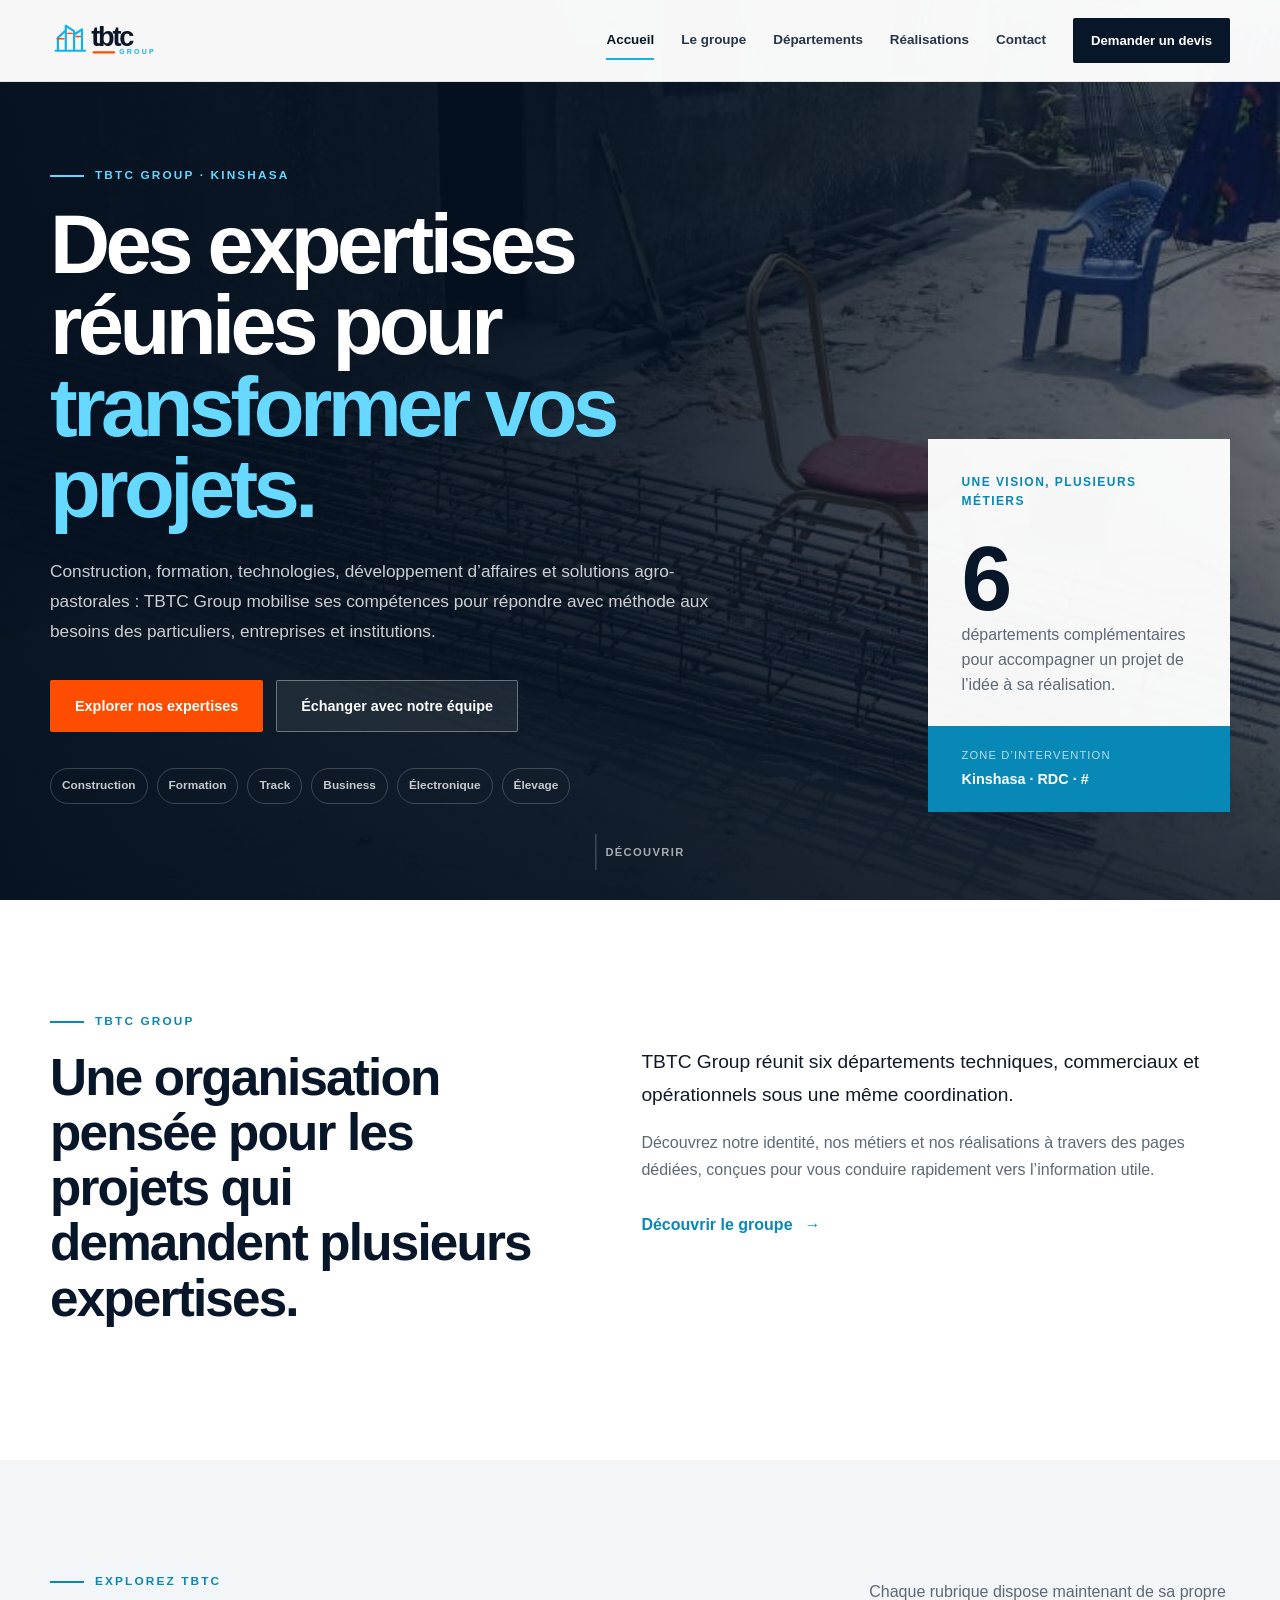
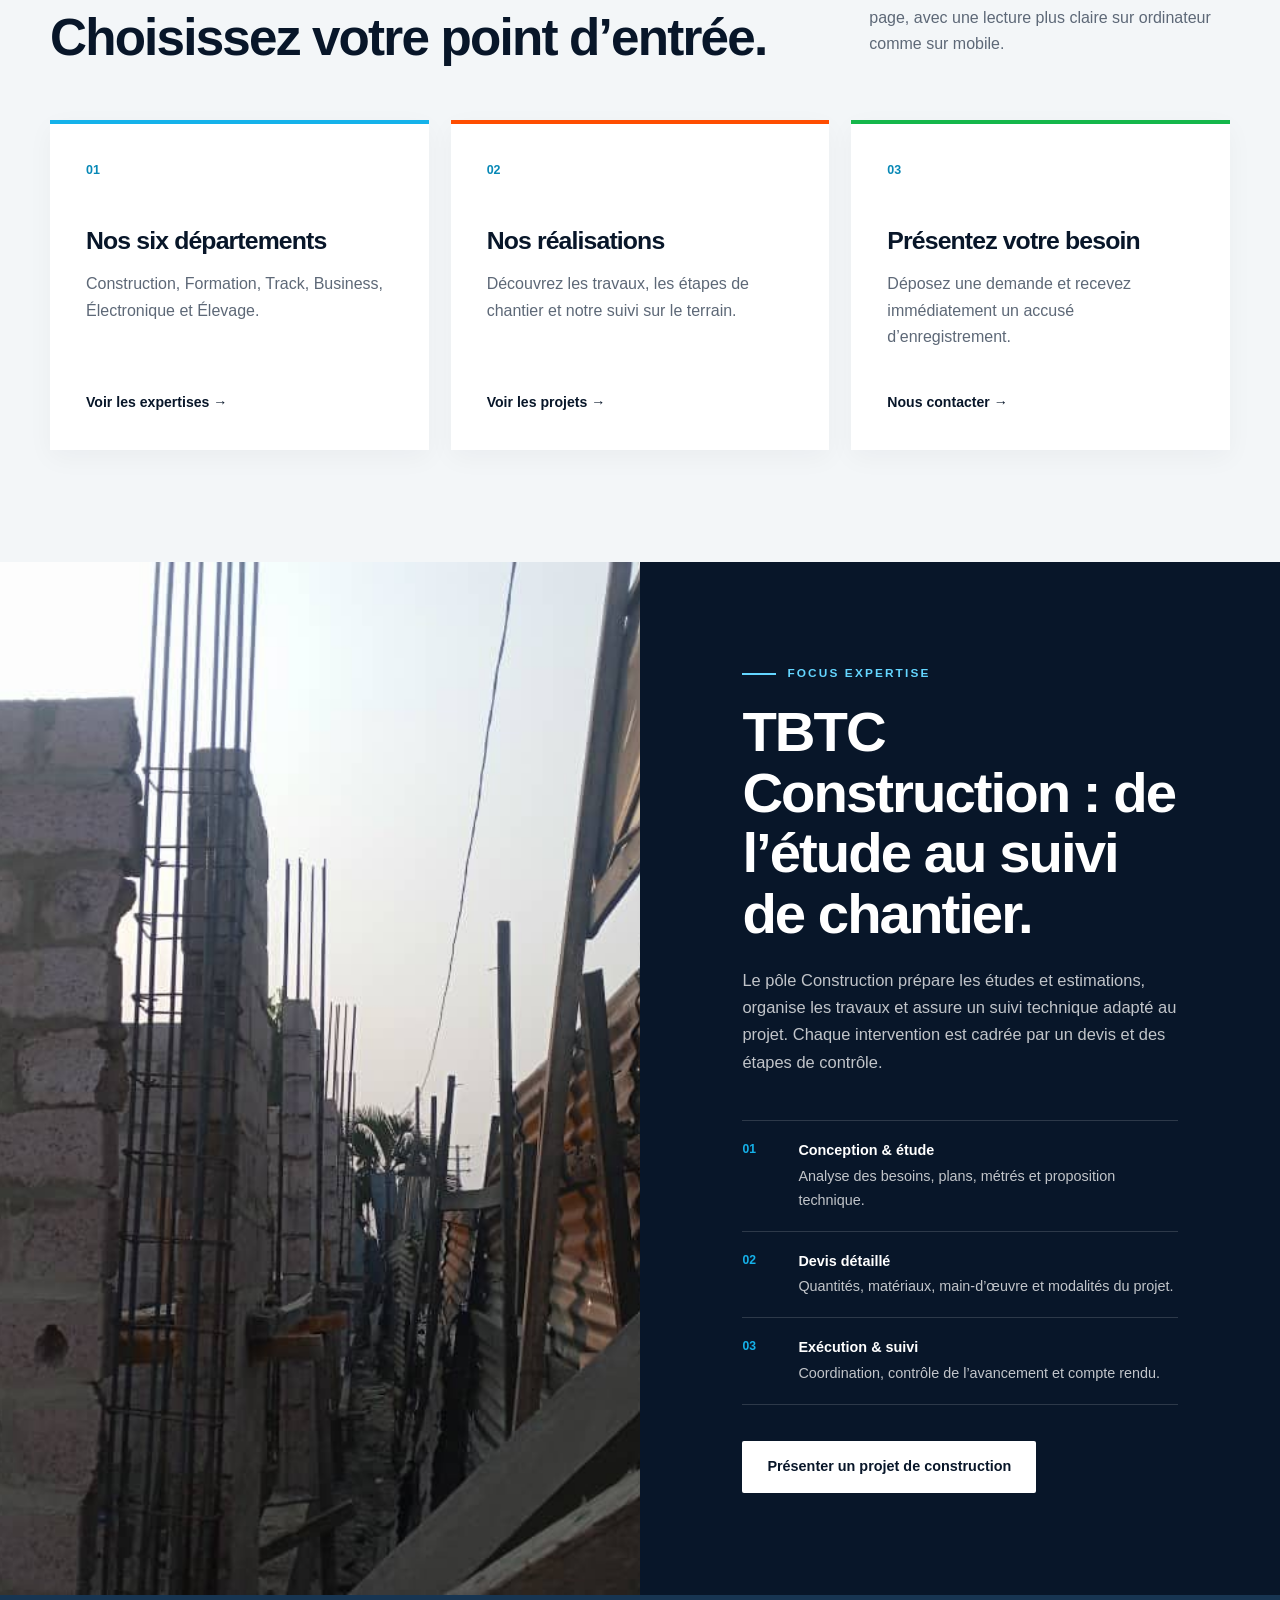
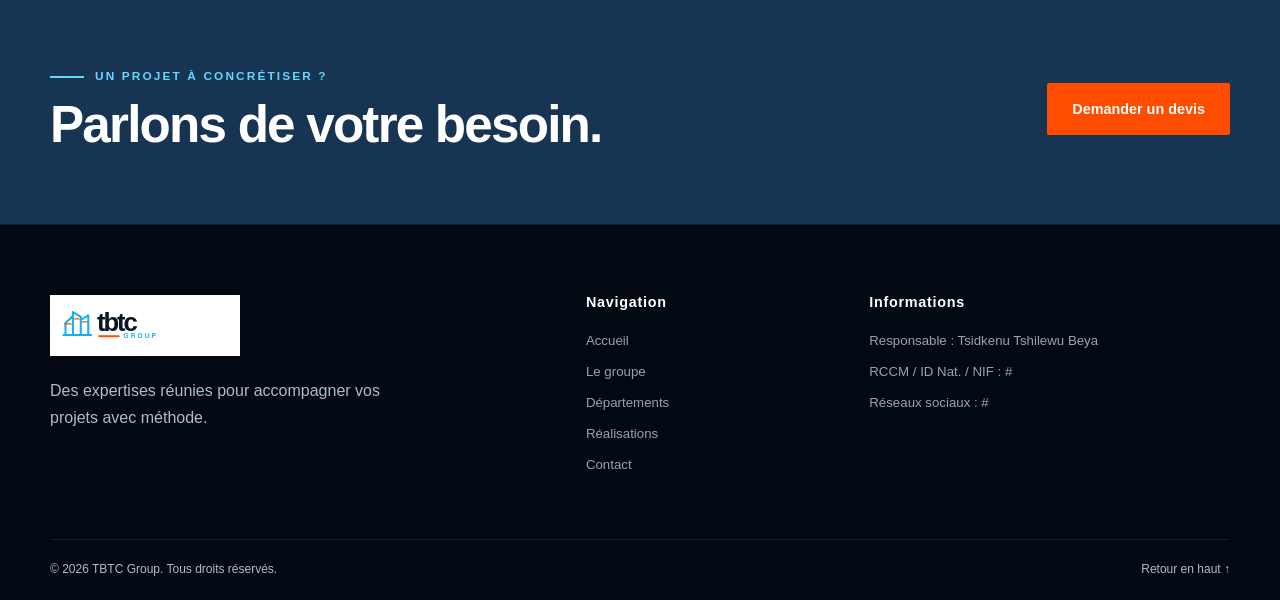
==== commit 11799e4c: "Restore UTF-8 characters across multipage site" ====
--- a/index.html
+++ b/index.html
@@ -3,13 +3,13 @@
 <head>
   <meta charset="UTF-8">
   <meta name="viewport" content="width=device-width, initial-scale=1.0">
-  <meta name="description" content="TBTC Group accompagne particuliers, entreprises et institutions ? travers six d?partements compl?mentaires ? Kinshasa et en RDC.">
+  <meta name="description" content="TBTC Group accompagne particuliers, entreprises et institutions à travers six départements complémentaires à Kinshasa et en RDC.">
   <meta name="theme-color" content="#081629">
-  <meta property="og:title" content="TBTC Group | Des expertises r?unies pour vos projets">
-  <meta property="og:description" content="TBTC Group accompagne particuliers, entreprises et institutions ? travers six d?partements compl?mentaires ? Kinshasa et en RDC.">
+  <meta property="og:title" content="TBTC Group | Des expertises réunies pour vos projets">
+  <meta property="og:description" content="TBTC Group accompagne particuliers, entreprises et institutions à travers six départements complémentaires à Kinshasa et en RDC.">
   <meta property="og:type" content="website">
   <meta property="og:image" content="assets/images/chantier-ferraillage.jpg">
-  <title>TBTC Group | Des expertises r?unies pour vos projets</title>
+  <title>TBTC Group | Des expertises réunies pour vos projets</title>
   <link rel="icon" href="assets/logo-tbtc.svg" type="image/svg+xml">
   <link rel="stylesheet" href="styles.css">
 </head>
@@ -17,7 +17,7 @@
   <a class="skip-link" href="#contenu">Aller au contenu</a>
   <header class="site-header" id="header">
     <div class="container header-inner">
-      <a class="brand" href="index.html" aria-label="TBTC Group ? Accueil">
+      <a class="brand" href="index.html" aria-label="TBTC Group — Accueil">
         <img src="assets/logo-tbtc.svg" alt="TBTC Group">
       </a>
       <button class="menu-toggle" type="button" aria-expanded="false" aria-controls="navigation" aria-label="Ouvrir le menu">
@@ -26,8 +26,8 @@
       <nav class="main-nav" id="navigation" aria-label="Navigation principale">
         <a href="index.html" class="is-active" aria-current="page">Accueil</a>
         <a href="a-propos.html">Le groupe</a>
-        <a href="departements.html">D?partements</a>
-        <a href="realisations.html">R?alisations</a>
+        <a href="departements.html">Départements</a>
+        <a href="realisations.html">Réalisations</a>
         <a href="contact.html">Contact</a>
         <a class="nav-cta" href="contact.html#contact-form">Demander un devis</a>
       </nav>
@@ -68,30 +68,30 @@
       <div class="container intro-grid">
         <div class="section-heading reveal">
           <p class="eyebrow">TBTC Group</p>
-          <h2>Une organisation pens?e pour les projets qui demandent plusieurs expertises.</h2>
+          <h2>Une organisation pensée pour les projets qui demandent plusieurs expertises.</h2>
         </div>
         <div class="intro-copy reveal delay-1">
-          <p class="lead">TBTC Group r?unit six d?partements techniques, commerciaux et op?rationnels sous une m?me coordination.</p>
-          <p>D?couvrez notre identit?, nos m?tiers et nos r?alisations ? travers des pages d?di?es, con?ues pour vous conduire rapidement vers l?information utile.</p>
-          <a class="text-link" href="a-propos.html">D?couvrir le groupe <span>?</span></a>
+          <p class="lead">TBTC Group réunit six départements techniques, commerciaux et opérationnels sous une même coordination.</p>
+          <p>Découvrez notre identité, nos métiers et nos réalisations à travers des pages dédiées, conçues pour vous conduire rapidement vers l’information utile.</p>
+          <a class="text-link" href="a-propos.html">Découvrir le groupe <span>→</span></a>
         </div>
       </div>
     </section>
 <section class="section home-portals">
       <div class="container">
         <div class="section-heading heading-row reveal">
-          <div><p class="eyebrow">Explorez TBTC</p><h2>Choisissez votre point d?entr?e.</h2></div>
+          <div><p class="eyebrow">Explorez TBTC</p><h2>Choisissez votre point d’entrée.</h2></div>
           <p>Chaque rubrique dispose maintenant de sa propre page, avec une lecture plus claire sur ordinateur comme sur mobile.</p>
         </div>
         <div class="portal-grid">
           <a class="portal-card reveal" href="departements.html">
-            <span>01</span><h3>Nos six d?partements</h3><p>Construction, Formation, Track, Business, ?lectronique et ?levage.</p><b>Voir les expertises ?</b>
+            <span>01</span><h3>Nos six départements</h3><p>Construction, Formation, Track, Business, Électronique et Élevage.</p><b>Voir les expertises →</b>
           </a>
           <a class="portal-card reveal delay-1" href="realisations.html">
-            <span>02</span><h3>Nos r?alisations</h3><p>D?couvrez les travaux, les ?tapes de chantier et notre suivi sur le terrain.</p><b>Voir les projets ?</b>
+            <span>02</span><h3>Nos réalisations</h3><p>Découvrez les travaux, les étapes de chantier et notre suivi sur le terrain.</p><b>Voir les projets →</b>
           </a>
           <a class="portal-card reveal delay-2" href="contact.html">
-            <span>03</span><h3>Pr?sentez votre besoin</h3><p>D?posez une demande et recevez imm?diatement un accus? d?enregistrement.</p><b>Nous contacter ?</b>
+            <span>03</span><h3>Présentez votre besoin</h3><p>Déposez une demande et recevez immédiatement un accusé d’enregistrement.</p><b>Nous contacter →</b>
           </a>
         </div>
       </div>
@@ -112,7 +112,7 @@
     </section>
 <section class="cta-strip">
       <div class="container reveal">
-        <div><p class="eyebrow light">Un projet ? concr?tiser ?</p><h2>Parlons de votre besoin.</h2></div>
+        <div><p class="eyebrow light">Un projet à concrétiser ?</p><h2>Parlons de votre besoin.</h2></div>
         <a class="button button-primary" href="contact.html#contact-form">Demander un devis</a>
       </div>
     </section>
@@ -121,26 +121,26 @@
     <div class="container footer-top">
       <div class="footer-brand">
         <img src="assets/logo-tbtc.svg" alt="TBTC Group">
-        <p>Des expertises r?unies pour accompagner vos projets avec m?thode.</p>
+        <p>Des expertises réunies pour accompagner vos projets avec méthode.</p>
       </div>
       <div>
         <h3>Navigation</h3>
         <a href="index.html">Accueil</a>
         <a href="a-propos.html">Le groupe</a>
-        <a href="departements.html">D?partements</a>
-        <a href="realisations.html">R?alisations</a>
+        <a href="departements.html">Départements</a>
+        <a href="realisations.html">Réalisations</a>
         <a href="contact.html">Contact</a>
       </div>
       <div>
         <h3>Informations</h3>
         <p>Responsable : Tsidkenu Tshilewu Beya</p>
         <p>RCCM / ID Nat. / NIF : #</p>
-        <p>R?seaux sociaux : #</p>
+        <p>Réseaux sociaux : #</p>
       </div>
     </div>
     <div class="container footer-bottom">
-      <p>? <span class="current-year">2026</span> TBTC Group. Tous droits r?serv?s.</p>
-      <a href="#contenu">Retour en haut ?</a>
+      <p>© <span class="current-year">2026</span> TBTC Group. Tous droits réservés.</p>
+      <a href="#contenu">Retour en haut ↑</a>
     </div>
   </footer>
   <script src="config.js"></script>
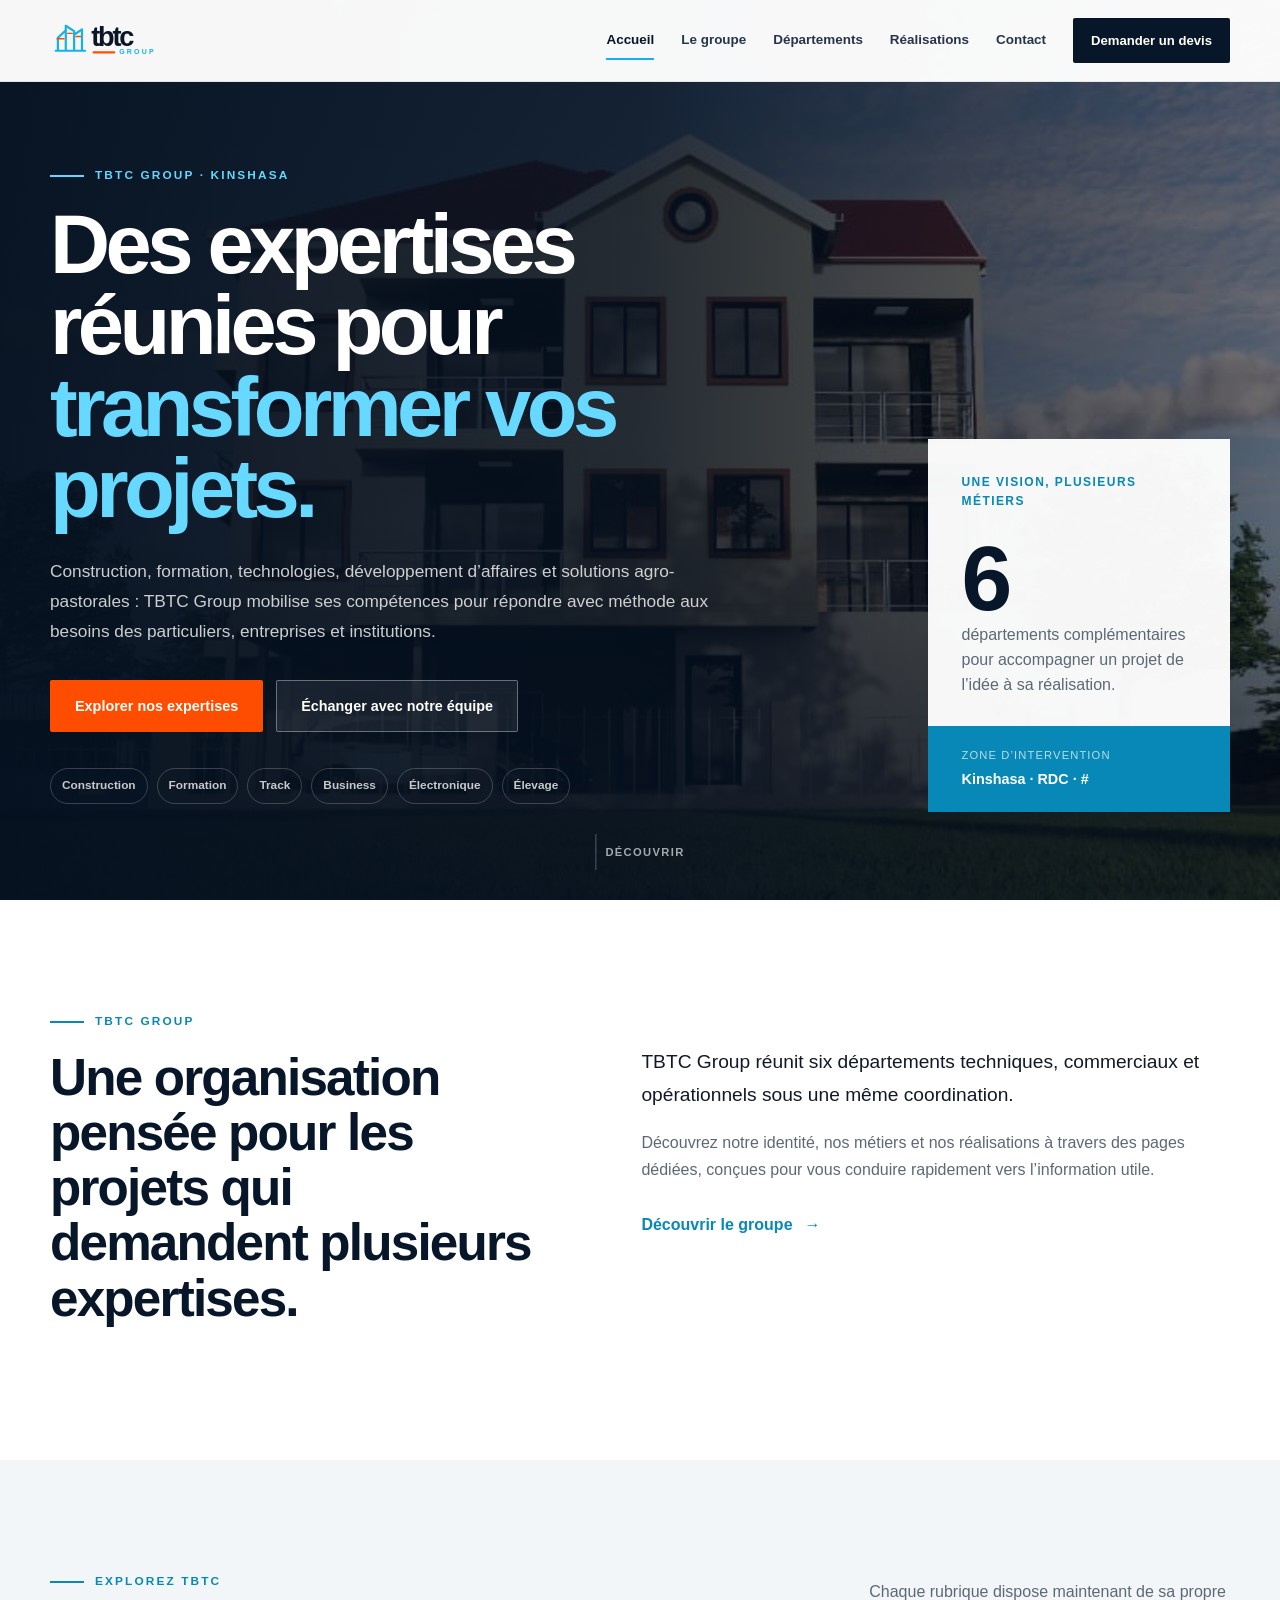
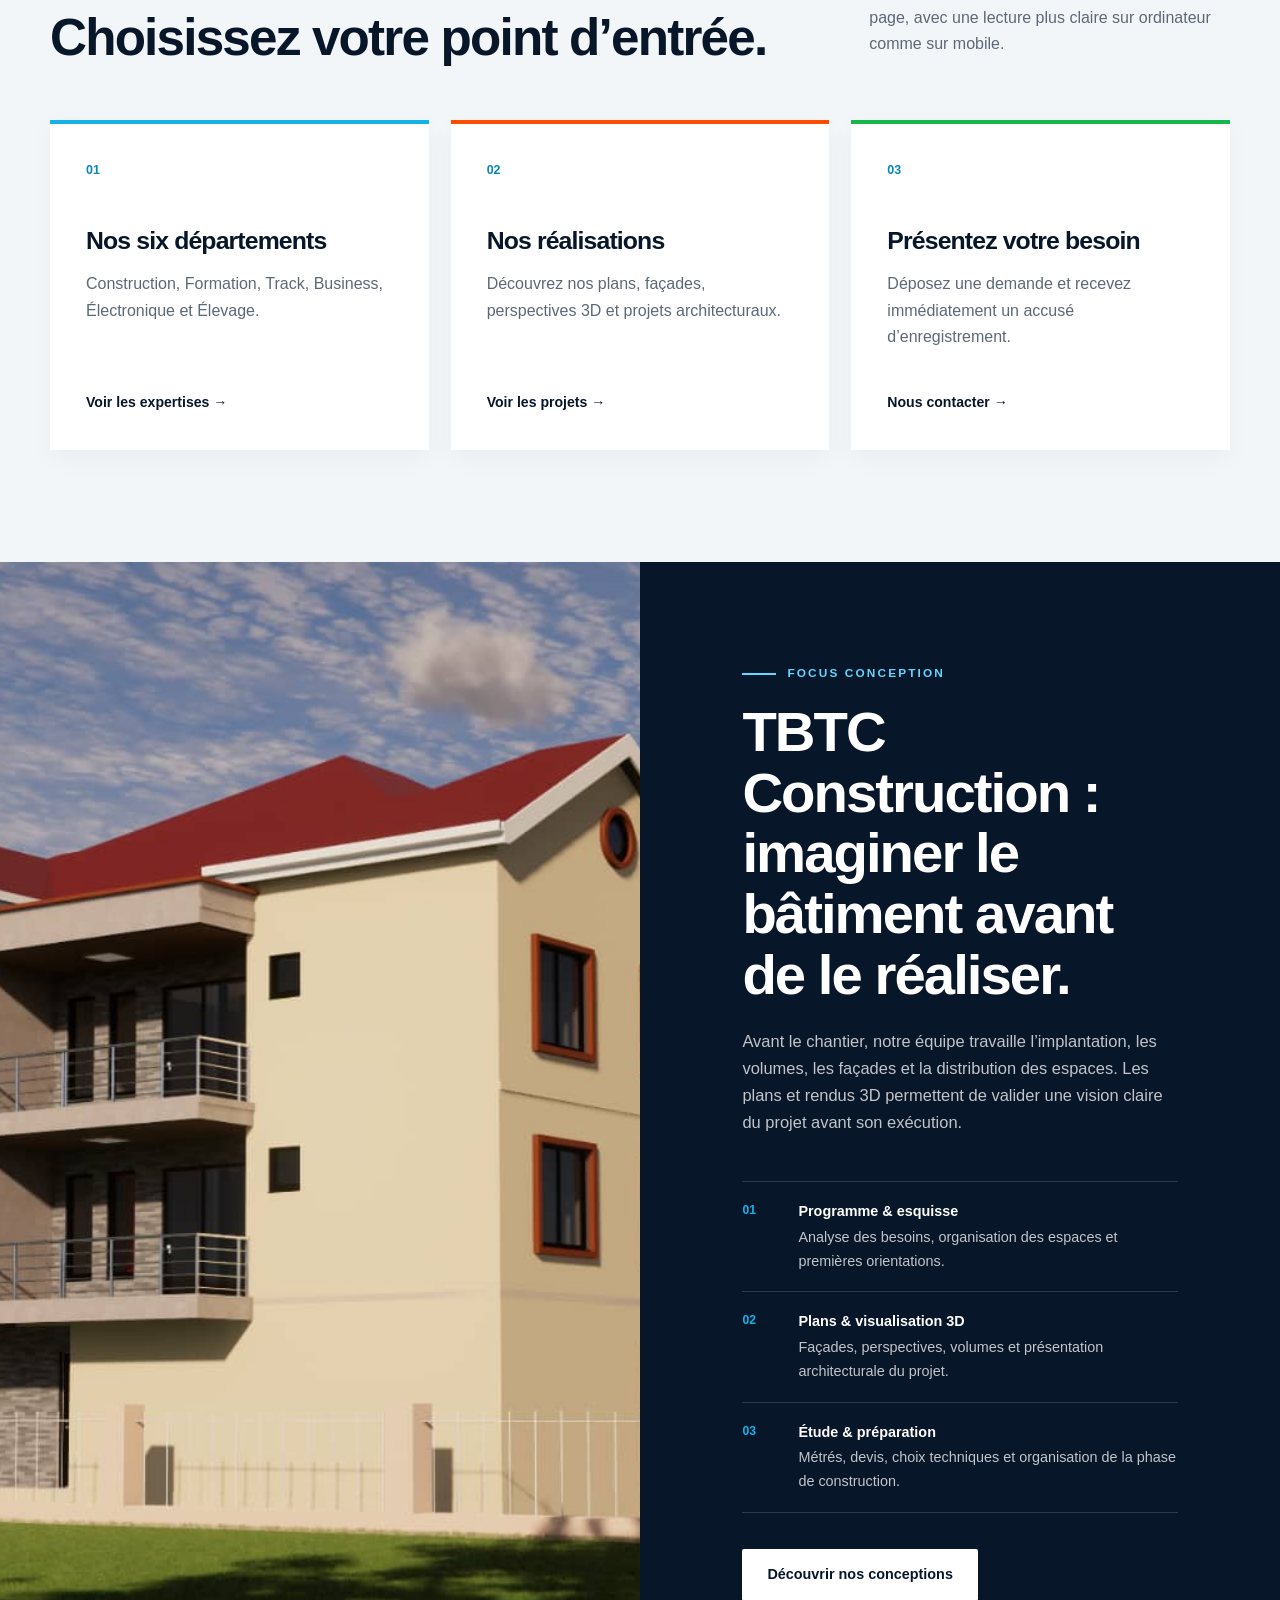
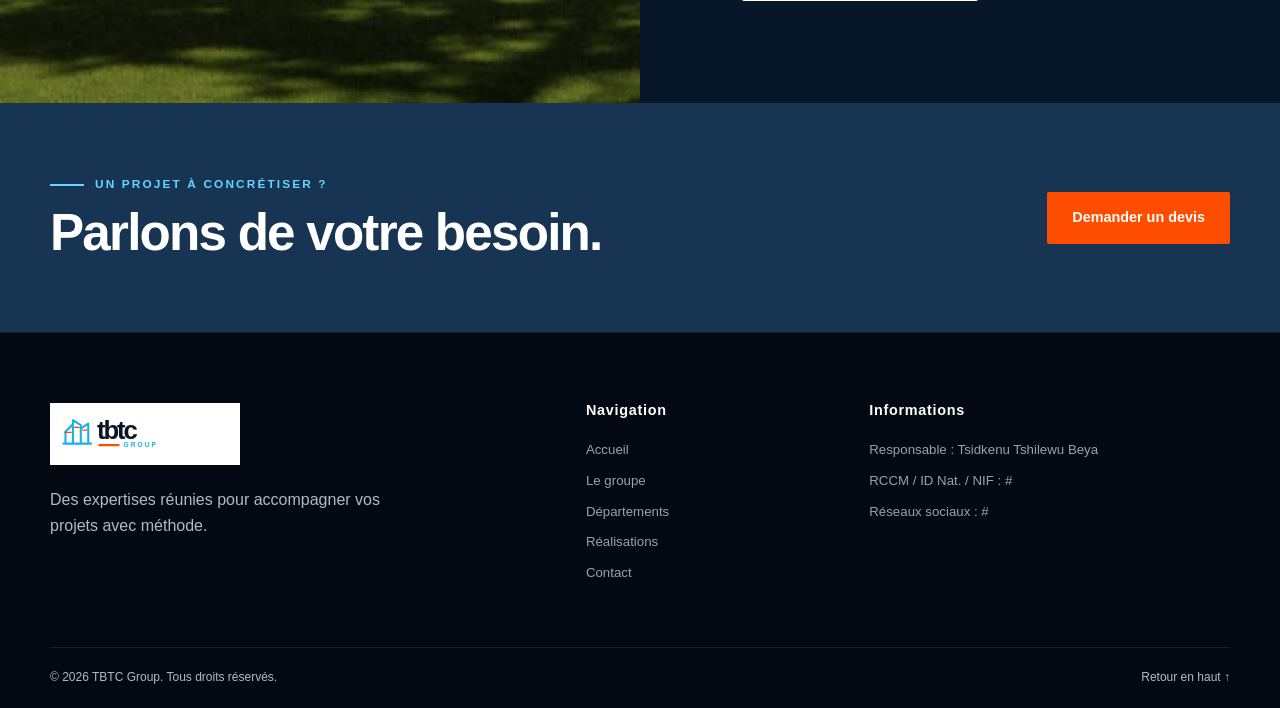
==== commit fdb985b0: "Prioritize architectural designs across TBTC site" ====
--- a/index.html
+++ b/index.html
@@ -8,10 +8,11 @@
   <meta property="og:title" content="TBTC Group | Des expertises réunies pour vos projets">
   <meta property="og:description" content="TBTC Group accompagne particuliers, entreprises et institutions à travers six départements complémentaires à Kinshasa et en RDC.">
   <meta property="og:type" content="website">
-  <meta property="og:image" content="assets/images/chantier-ferraillage.jpg">
+  <meta property="og:image" content="assets/images/architecture/residence-r4-facade.jpg">
   <title>TBTC Group | Des expertises réunies pour vos projets</title>
   <link rel="icon" href="assets/logo-tbtc.svg" type="image/svg+xml">
   <link rel="stylesheet" href="styles.css">
+  <link rel="preload" as="image" href="assets/images/architecture/residence-r4-facade.jpg">
 </head>
 <body>
   <a class="skip-link" href="#contenu">Aller au contenu</a>
@@ -88,7 +89,7 @@
             <span>01</span><h3>Nos six départements</h3><p>Construction, Formation, Track, Business, Électronique et Élevage.</p><b>Voir les expertises →</b>
           </a>
           <a class="portal-card reveal delay-1" href="realisations.html">
-            <span>02</span><h3>Nos réalisations</h3><p>Découvrez les travaux, les étapes de chantier et notre suivi sur le terrain.</p><b>Voir les projets →</b>
+            <span>02</span><h3>Nos réalisations</h3><p>Découvrez nos plans, façades, perspectives 3D et projets architecturaux.</p><b>Voir les projets →</b>
           </a>
           <a class="portal-card reveal delay-2" href="contact.html">
             <span>03</span><h3>Présentez votre besoin</h3><p>Déposez une demande et recevez immédiatement un accusé d’enregistrement.</p><b>Nous contacter →</b>
@@ -97,17 +98,17 @@
       </div>
     </section>
 <section class="construction-section" id="construction">
-      <div class="construction-image reveal" role="img" aria-label="Ferraillage et travaux de structure sur un chantier TBTC"></div>
+      <div class="construction-image reveal" role="img" aria-label="Perspective architecturale d’une résidence R+4 conçue par TBTC"></div>
       <div class="construction-content reveal delay-1">
-        <p class="eyebrow light">Focus expertise</p>
-        <h2>TBTC Construction : de l’étude au suivi de chantier.</h2>
-        <p>Le pôle Construction prépare les études et estimations, organise les travaux et assure un suivi technique adapté au projet. Chaque intervention est cadrée par un devis et des étapes de contrôle.</p>
+        <p class="eyebrow light">Focus conception</p>
+        <h2>TBTC Construction : imaginer le bâtiment avant de le réaliser.</h2>
+        <p>Avant le chantier, notre équipe travaille l’implantation, les volumes, les façades et la distribution des espaces. Les plans et rendus 3D permettent de valider une vision claire du projet avant son exécution.</p>
         <div class="construction-services">
-          <div><span>01</span><p><b>Conception & étude</b>Analyse des besoins, plans, métrés et proposition technique.</p></div>
-          <div><span>02</span><p><b>Devis détaillé</b>Quantités, matériaux, main-d’œuvre et modalités du projet.</p></div>
-          <div><span>03</span><p><b>Exécution & suivi</b>Coordination, contrôle de l’avancement et compte rendu.</p></div>
+          <div><span>01</span><p><b>Programme & esquisse</b>Analyse des besoins, organisation des espaces et premières orientations.</p></div>
+          <div><span>02</span><p><b>Plans & visualisation 3D</b>Façades, perspectives, volumes et présentation architecturale du projet.</p></div>
+          <div><span>03</span><p><b>Étude & préparation</b>Métrés, devis, choix techniques et organisation de la phase de construction.</p></div>
         </div>
-        <a class="button button-white" href="contact.html">Présenter un projet de construction</a>
+        <a class="button button-white" href="realisations.html">Découvrir nos conceptions</a>
       </div>
     </section>
 <section class="cta-strip">
--- a/styles.css
+++ b/styles.css
@@ -229,8 +229,8 @@
 }
 
 .hero-media {
-  background: url("assets/images/chantier-ferraillage.jpg") center 42% / cover no-repeat;
-  filter: saturate(.8) contrast(1.05);
+  background: url("assets/images/architecture/residence-r4-facade.jpg") center 48% / cover no-repeat;
+  filter: saturate(.92) contrast(1.04);
 }
 
 .hero-overlay {
@@ -649,7 +649,7 @@
 
 .construction-image {
   min-height: 620px;
-  background: url("assets/images/structure-beton-02.jpg") center / cover no-repeat;
+  background: url("assets/images/architecture/residence-r4-perspective-02.jpg") center / cover no-repeat;
 }
 
 .construction-content {
@@ -1607,10 +1607,10 @@
   content: "";
 }
 
-.page-hero-about::before { background: url("assets/images/structure-beton-01.jpg") center 42% / cover no-repeat; }
-.page-hero-departments::before { background: url("assets/images/structure-beton-02.jpg") center 36% / cover no-repeat; }
-.page-hero-projects::before { background: url("assets/images/chantier-ferraillage.jpg") center / cover no-repeat; }
-.page-hero-contact::before { background: url("assets/images/maconnerie.jpg") center / cover no-repeat; }
+.page-hero-about::before { background: url("assets/images/architecture/residence-r4-perspective-01.jpg") center 48% / cover no-repeat; }
+.page-hero-departments::before { background: url("assets/images/architecture/residence-r4-perspective-03.jpg") center 45% / cover no-repeat; }
+.page-hero-projects::before { background: url("assets/images/architecture/residence-r4-perspective-04.jpg") center 48% / cover no-repeat; }
+.page-hero-contact::before { background: url("assets/images/architecture/residence-contemporaine-facade-02.jpg") center / cover no-repeat; }
 
 .page-hero-overlay {
   z-index: -1;
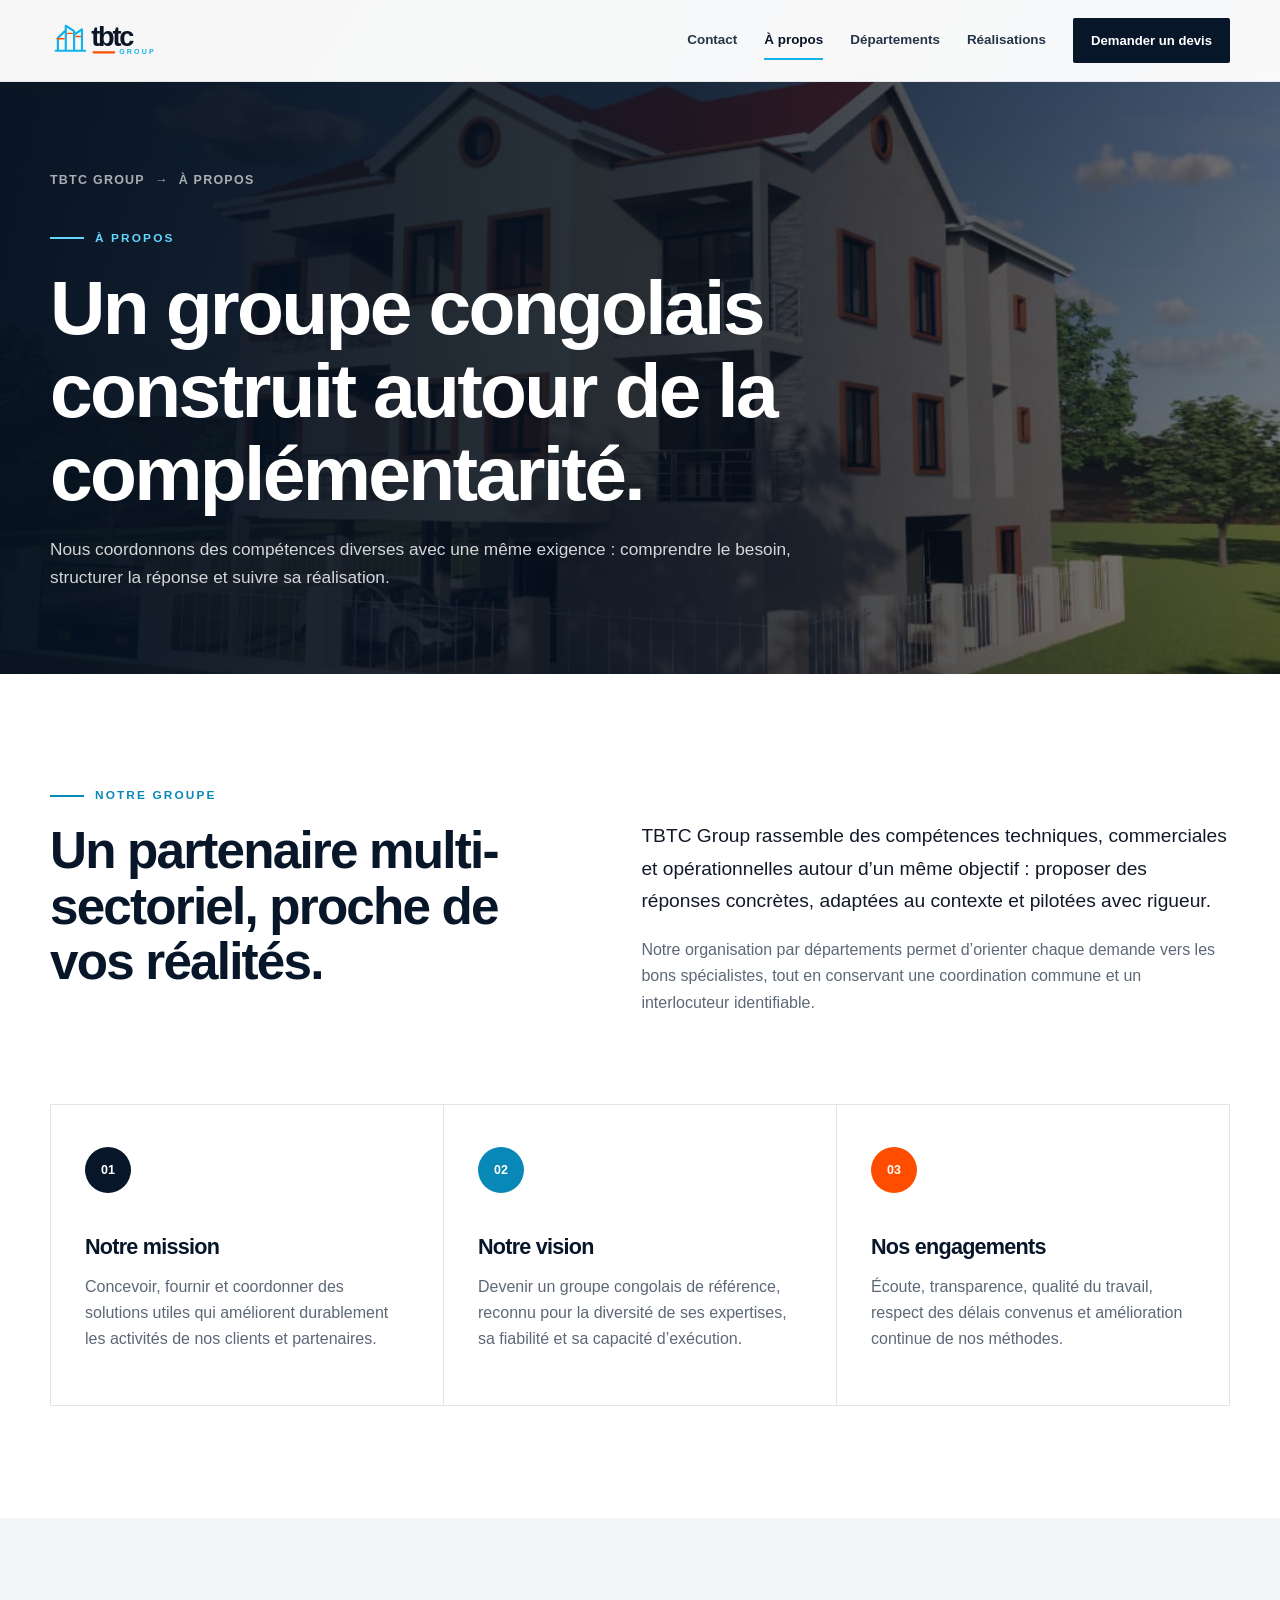
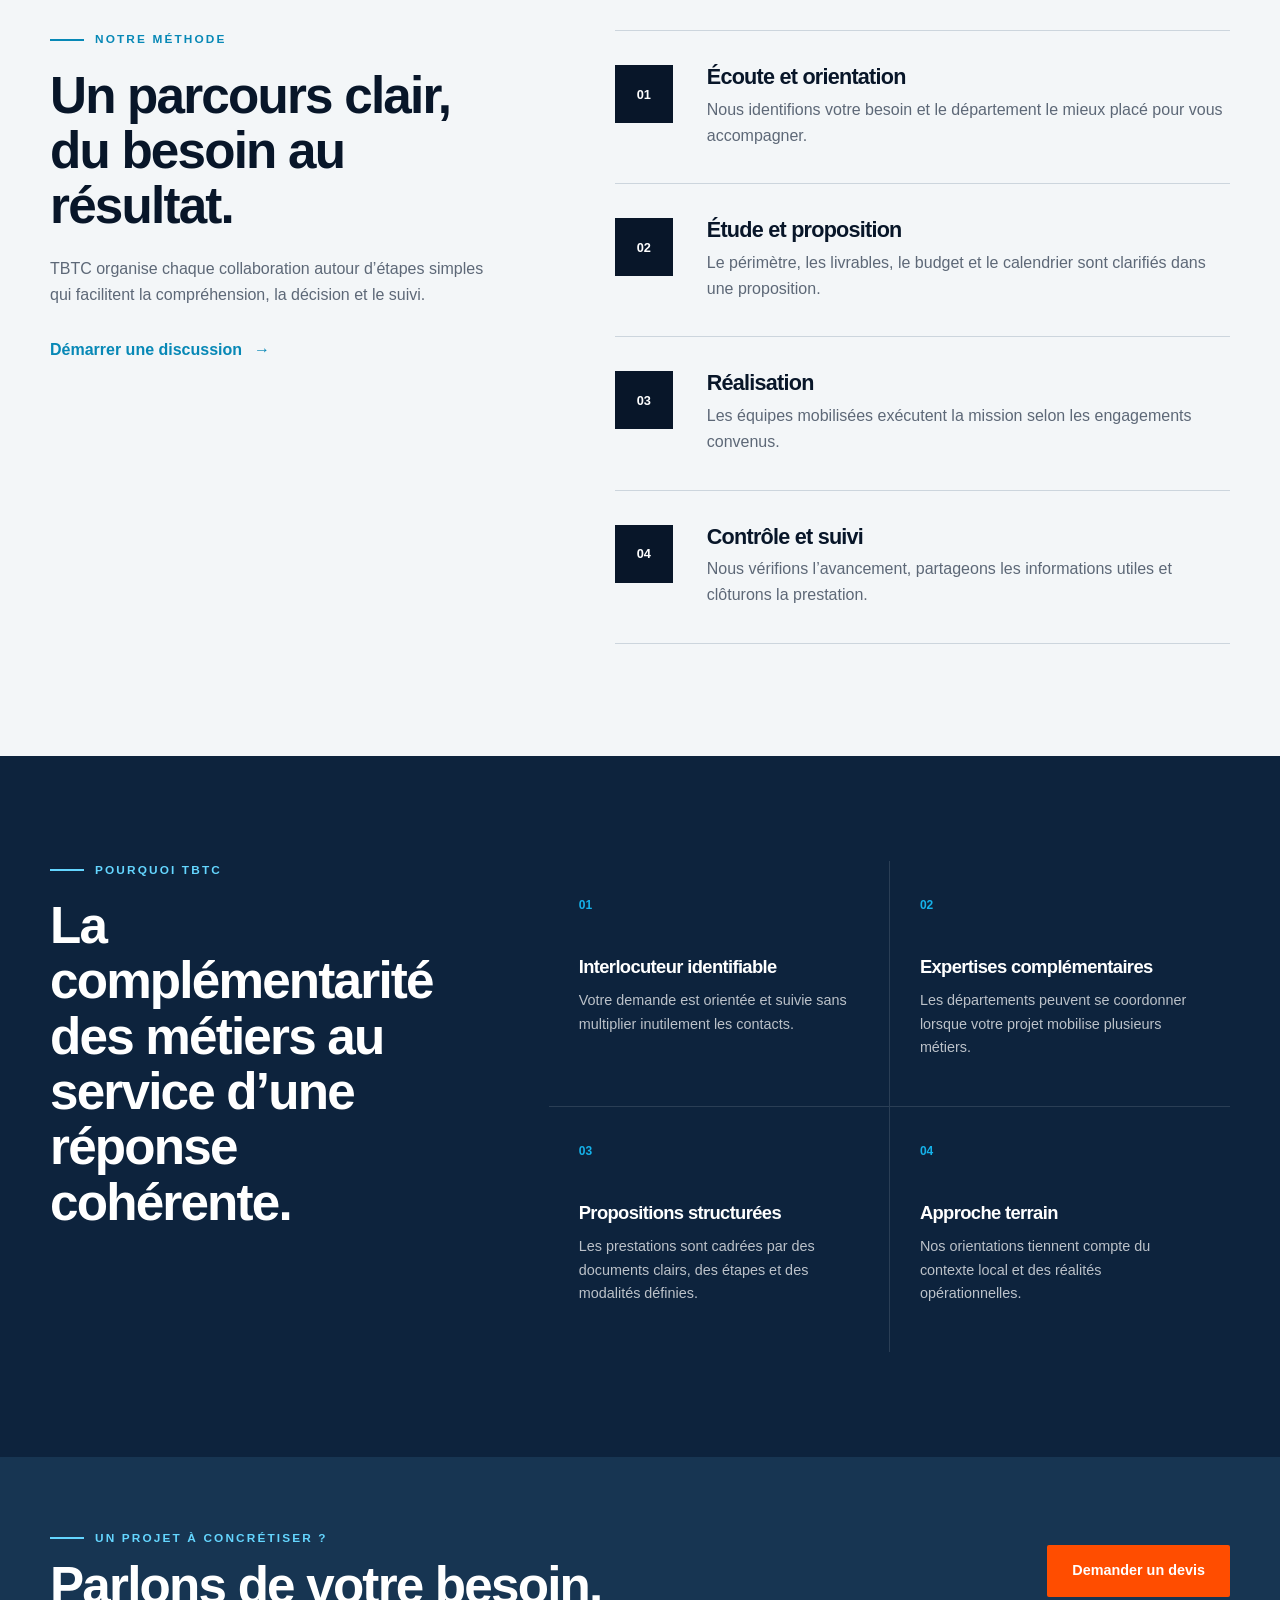
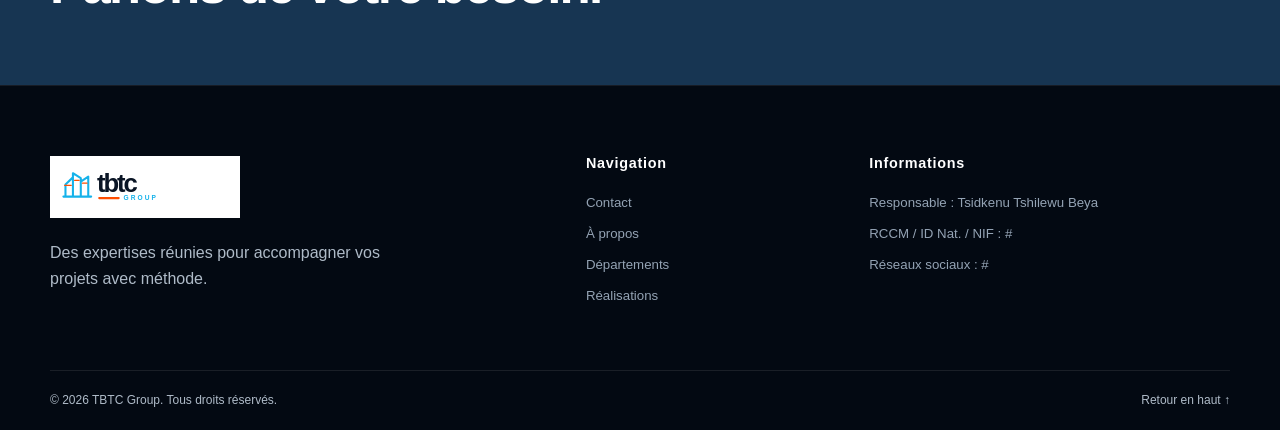
==== commit 4a189f2a: "Put contact first and simplify quote form" ====
--- a/index.html
+++ b/index.html
@@ -3,112 +3,103 @@
 <head>
   <meta charset="UTF-8">
   <meta name="viewport" content="width=device-width, initial-scale=1.0">
-  <meta name="description" content="TBTC Group accompagne particuliers, entreprises et institutions à travers six départements complémentaires à Kinshasa et en RDC.">
+  <meta name="description" content="Découvrez TBTC Group : notre mission, notre vision, nos engagements et notre méthode de travail.">
   <meta name="theme-color" content="#081629">
-  <meta property="og:title" content="TBTC Group | Des expertises réunies pour vos projets">
-  <meta property="og:description" content="TBTC Group accompagne particuliers, entreprises et institutions à travers six départements complémentaires à Kinshasa et en RDC.">
+  <meta property="og:title" content="TBTC Group | À propos">
+  <meta property="og:description" content="Découvrez TBTC Group : notre mission, notre vision, nos engagements et notre méthode de travail.">
   <meta property="og:type" content="website">
   <meta property="og:image" content="assets/images/architecture/residence-r4-facade.jpg">
-  <title>TBTC Group | Des expertises réunies pour vos projets</title>
+  <title>TBTC Group | À propos</title>
   <link rel="icon" href="assets/logo-tbtc.svg" type="image/svg+xml">
   <link rel="stylesheet" href="styles.css">
-  <link rel="preload" as="image" href="assets/images/architecture/residence-r4-facade.jpg">
 </head>
 <body>
   <a class="skip-link" href="#contenu">Aller au contenu</a>
   <header class="site-header" id="header">
     <div class="container header-inner">
-      <a class="brand" href="index.html" aria-label="TBTC Group — Accueil">
+      <a class="brand" href="index.html" aria-label="TBTC Group — À propos">
         <img src="assets/logo-tbtc.svg" alt="TBTC Group">
       </a>
       <button class="menu-toggle" type="button" aria-expanded="false" aria-controls="navigation" aria-label="Ouvrir le menu">
         <span></span><span></span><span></span>
       </button>
       <nav class="main-nav" id="navigation" aria-label="Navigation principale">
-        <a href="index.html" class="is-active" aria-current="page">Accueil</a>
-        <a href="a-propos.html">Le groupe</a>
+        <a href="contact.html">Contact</a>
+        <a href="index.html" class="is-active" aria-current="page">À propos</a>
         <a href="departements.html">Départements</a>
         <a href="realisations.html">Réalisations</a>
-        <a href="contact.html">Contact</a>
         <a class="nav-cta" href="contact.html#contact-form">Demander un devis</a>
       </nav>
     </div>
   </header>
   <main id="contenu">
-<section class="hero" id="accueil" aria-labelledby="hero-title">
-      <div class="hero-media" aria-hidden="true"></div>
-      <div class="hero-overlay" aria-hidden="true"></div>
-      <div class="container hero-layout">
-        <div class="hero-copy reveal">
-          <p class="eyebrow light">TBTC GROUP · KINSHASA</p>
-          <h1 id="hero-title">Des expertises réunies pour <span>transformer vos projets.</span></h1>
-          <p class="hero-lead">Construction, formation, technologies, développement d’affaires et solutions agro-pastorales : TBTC Group mobilise ses compétences pour répondre avec méthode aux besoins des particuliers, entreprises et institutions.</p>
-          <div class="hero-actions">
-            <a class="button button-primary" href="departements.html">Explorer nos expertises</a>
-            <a class="button button-ghost" href="contact.html">Échanger avec notre équipe</a>
-          </div>
-          <div class="hero-tags" aria-label="Départements TBTC">
-            <span>Construction</span><span>Formation</span><span>Track</span>
-            <span>Business</span><span>Électronique</span><span>Élevage</span>
-          </div>
-        </div>
-
-        <aside class="hero-card reveal delay-1" aria-label="TBTC en bref">
-          <p class="card-kicker">Une vision, plusieurs métiers</p>
-          <strong>6</strong>
-          <p>départements complémentaires pour accompagner un projet de l’idée à sa réalisation.</p>
-          <div class="hero-card-footer">
-            <span>Zone d’intervention</span>
-            <b>Kinshasa · RDC · #</b>
-          </div>
-        </aside>
+    <section class="page-hero page-hero-about" aria-labelledby="page-title">
+      <div class="page-hero-overlay" aria-hidden="true"></div>
+      <div class="container reveal">
+        <p class="breadcrumb"><span>TBTC Group</span><span>→</span>À propos</p>
+        <p class="eyebrow light">À propos</p>
+        <h1 id="page-title">Un groupe congolais construit autour de la complémentarité.</h1>
+        <p>Nous coordonnons des compétences diverses avec une même exigence : comprendre le besoin, structurer la réponse et suivre sa réalisation.</p>
       </div>
-      <a class="scroll-cue" href="a-propos.html" aria-label="Découvrir la suite"><span></span>Découvrir</a>
     </section>
-<section class="section home-intro">
+<section class="section section-intro" id="groupe">
       <div class="container intro-grid">
         <div class="section-heading reveal">
-          <p class="eyebrow">TBTC Group</p>
-          <h2>Une organisation pensée pour les projets qui demandent plusieurs expertises.</h2>
+          <p class="eyebrow">Notre groupe</p>
+          <h2>Un partenaire multi-sectoriel, proche de vos réalités.</h2>
         </div>
         <div class="intro-copy reveal delay-1">
-          <p class="lead">TBTC Group réunit six départements techniques, commerciaux et opérationnels sous une même coordination.</p>
-          <p>Découvrez notre identité, nos métiers et nos réalisations à travers des pages dédiées, conçues pour vous conduire rapidement vers l’information utile.</p>
-          <a class="text-link" href="a-propos.html">Découvrir le groupe <span>→</span></a>
+          <p class="lead">TBTC Group rassemble des compétences techniques, commerciales et opérationnelles autour d’un même objectif : proposer des réponses concrètes, adaptées au contexte et pilotées avec rigueur.</p>
+          <p>Notre organisation par départements permet d’orienter chaque demande vers les bons spécialistes, tout en conservant une coordination commune et un interlocuteur identifiable.</p>
         </div>
       </div>
-    </section>
-<section class="section home-portals">
-      <div class="container">
-        <div class="section-heading heading-row reveal">
-          <div><p class="eyebrow">Explorez TBTC</p><h2>Choisissez votre point d’entrée.</h2></div>
-          <p>Chaque rubrique dispose maintenant de sa propre page, avec une lecture plus claire sur ordinateur comme sur mobile.</p>
-        </div>
-        <div class="portal-grid">
-          <a class="portal-card reveal" href="departements.html">
-            <span>01</span><h3>Nos six départements</h3><p>Construction, Formation, Track, Business, Électronique et Élevage.</p><b>Voir les expertises →</b>
-          </a>
-          <a class="portal-card reveal delay-1" href="realisations.html">
-            <span>02</span><h3>Nos réalisations</h3><p>Découvrez nos plans, façades, perspectives 3D et projets architecturaux.</p><b>Voir les projets →</b>
-          </a>
-          <a class="portal-card reveal delay-2" href="contact.html">
-            <span>03</span><h3>Présentez votre besoin</h3><p>Déposez une demande et recevez immédiatement un accusé d’enregistrement.</p><b>Nous contacter →</b>
-          </a>
-        </div>
+
+      <div class="container orientation-grid">
+        <article class="orientation-card reveal">
+          <span class="orientation-number">01</span>
+          <h3>Notre mission</h3>
+          <p>Concevoir, fournir et coordonner des solutions utiles qui améliorent durablement les activités de nos clients et partenaires.</p>
+        </article>
+        <article class="orientation-card reveal delay-1">
+          <span class="orientation-number">02</span>
+          <h3>Notre vision</h3>
+          <p>Devenir un groupe congolais de référence, reconnu pour la diversité de ses expertises, sa fiabilité et sa capacité d’exécution.</p>
+        </article>
+        <article class="orientation-card reveal delay-2">
+          <span class="orientation-number">03</span>
+          <h3>Nos engagements</h3>
+          <p>Écoute, transparence, qualité du travail, respect des délais convenus et amélioration continue de nos méthodes.</p>
+        </article>
       </div>
     </section>
-<section class="construction-section" id="construction">
-      <div class="construction-image reveal" role="img" aria-label="Perspective architecturale d’une résidence R+4 conçue par TBTC"></div>
-      <div class="construction-content reveal delay-1">
-        <p class="eyebrow light">Focus conception</p>
-        <h2>TBTC Construction : imaginer le bâtiment avant de le réaliser.</h2>
-        <p>Avant le chantier, notre équipe travaille l’implantation, les volumes, les façades et la distribution des espaces. Les plans et rendus 3D permettent de valider une vision claire du projet avant son exécution.</p>
-        <div class="construction-services">
-          <div><span>01</span><p><b>Programme & esquisse</b>Analyse des besoins, organisation des espaces et premières orientations.</p></div>
-          <div><span>02</span><p><b>Plans & visualisation 3D</b>Façades, perspectives, volumes et présentation architecturale du projet.</p></div>
-          <div><span>03</span><p><b>Étude & préparation</b>Métrés, devis, choix techniques et organisation de la phase de construction.</p></div>
+<section class="section method-section" id="methode">
+      <div class="container method-layout">
+        <div class="section-heading reveal">
+          <p class="eyebrow">Notre méthode</p>
+          <h2>Un parcours clair, du besoin au résultat.</h2>
+          <p>TBTC organise chaque collaboration autour d’étapes simples qui facilitent la compréhension, la décision et le suivi.</p>
+          <a class="text-link" href="contact.html">Démarrer une discussion <span>→</span></a>
         </div>
-        <a class="button button-white" href="realisations.html">Découvrir nos conceptions</a>
+        <ol class="steps-list">
+          <li class="reveal"><span>01</span><div><h3>Écoute et orientation</h3><p>Nous identifions votre besoin et le département le mieux placé pour vous accompagner.</p></div></li>
+          <li class="reveal delay-1"><span>02</span><div><h3>Étude et proposition</h3><p>Le périmètre, les livrables, le budget et le calendrier sont clarifiés dans une proposition.</p></div></li>
+          <li class="reveal delay-2"><span>03</span><div><h3>Réalisation</h3><p>Les équipes mobilisées exécutent la mission selon les engagements convenus.</p></div></li>
+          <li class="reveal delay-3"><span>04</span><div><h3>Contrôle et suivi</h3><p>Nous vérifions l’avancement, partageons les informations utiles et clôturons la prestation.</p></div></li>
+        </ol>
+      </div>
+    </section>
+<section class="value-section">
+      <div class="container value-layout">
+        <div class="value-title reveal">
+          <p class="eyebrow light">Pourquoi TBTC</p>
+          <h2>La complémentarité des métiers au service d’une réponse cohérente.</h2>
+        </div>
+        <div class="value-grid">
+          <article class="reveal"><span>01</span><h3>Interlocuteur identifiable</h3><p>Votre demande est orientée et suivie sans multiplier inutilement les contacts.</p></article>
+          <article class="reveal delay-1"><span>02</span><h3>Expertises complémentaires</h3><p>Les départements peuvent se coordonner lorsque votre projet mobilise plusieurs métiers.</p></article>
+          <article class="reveal delay-2"><span>03</span><h3>Propositions structurées</h3><p>Les prestations sont cadrées par des documents clairs, des étapes et des modalités définies.</p></article>
+          <article class="reveal delay-3"><span>04</span><h3>Approche terrain</h3><p>Nos orientations tiennent compte du contexte local et des réalités opérationnelles.</p></article>
+        </div>
       </div>
     </section>
 <section class="cta-strip">
@@ -126,11 +117,10 @@
       </div>
       <div>
         <h3>Navigation</h3>
-        <a href="index.html">Accueil</a>
-        <a href="a-propos.html">Le groupe</a>
+        <a href="contact.html">Contact</a>
+        <a href="index.html">À propos</a>
         <a href="departements.html">Départements</a>
         <a href="realisations.html">Réalisations</a>
-        <a href="contact.html">Contact</a>
       </div>
       <div>
         <h3>Informations</h3>
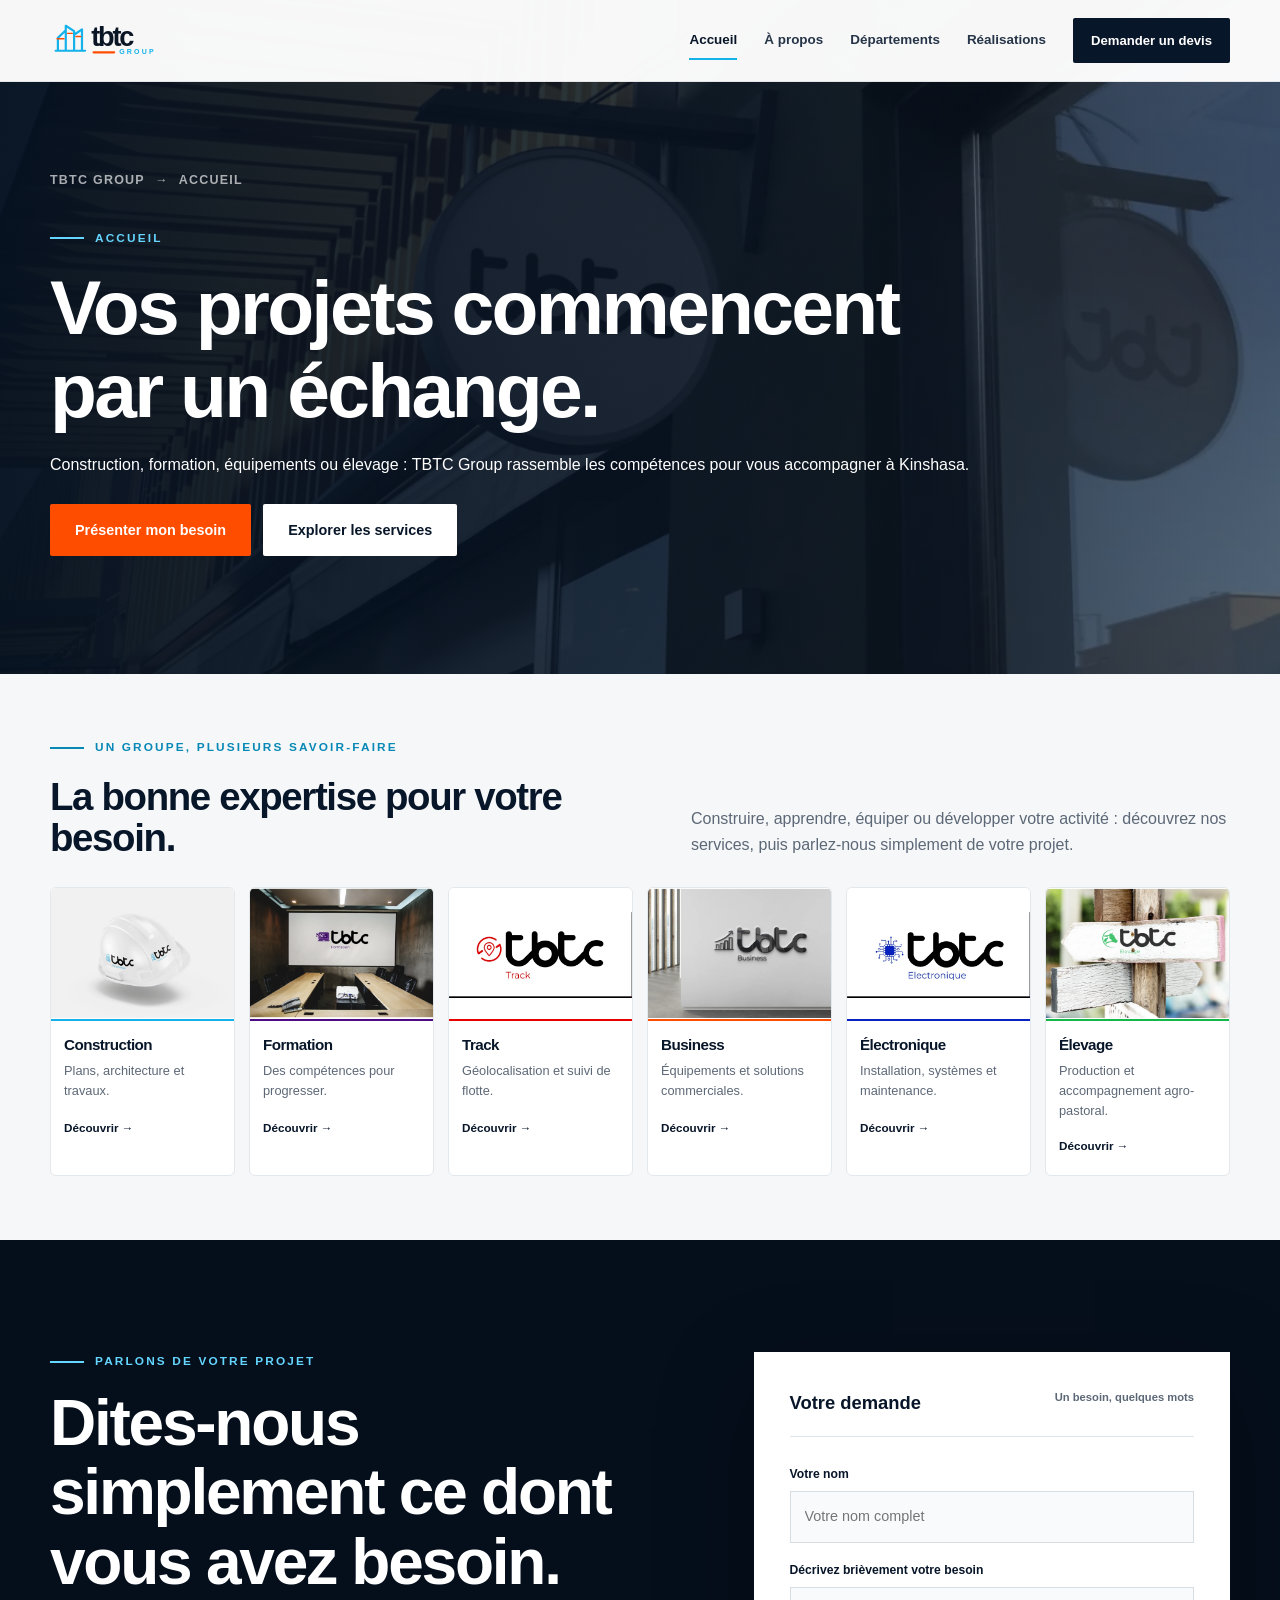
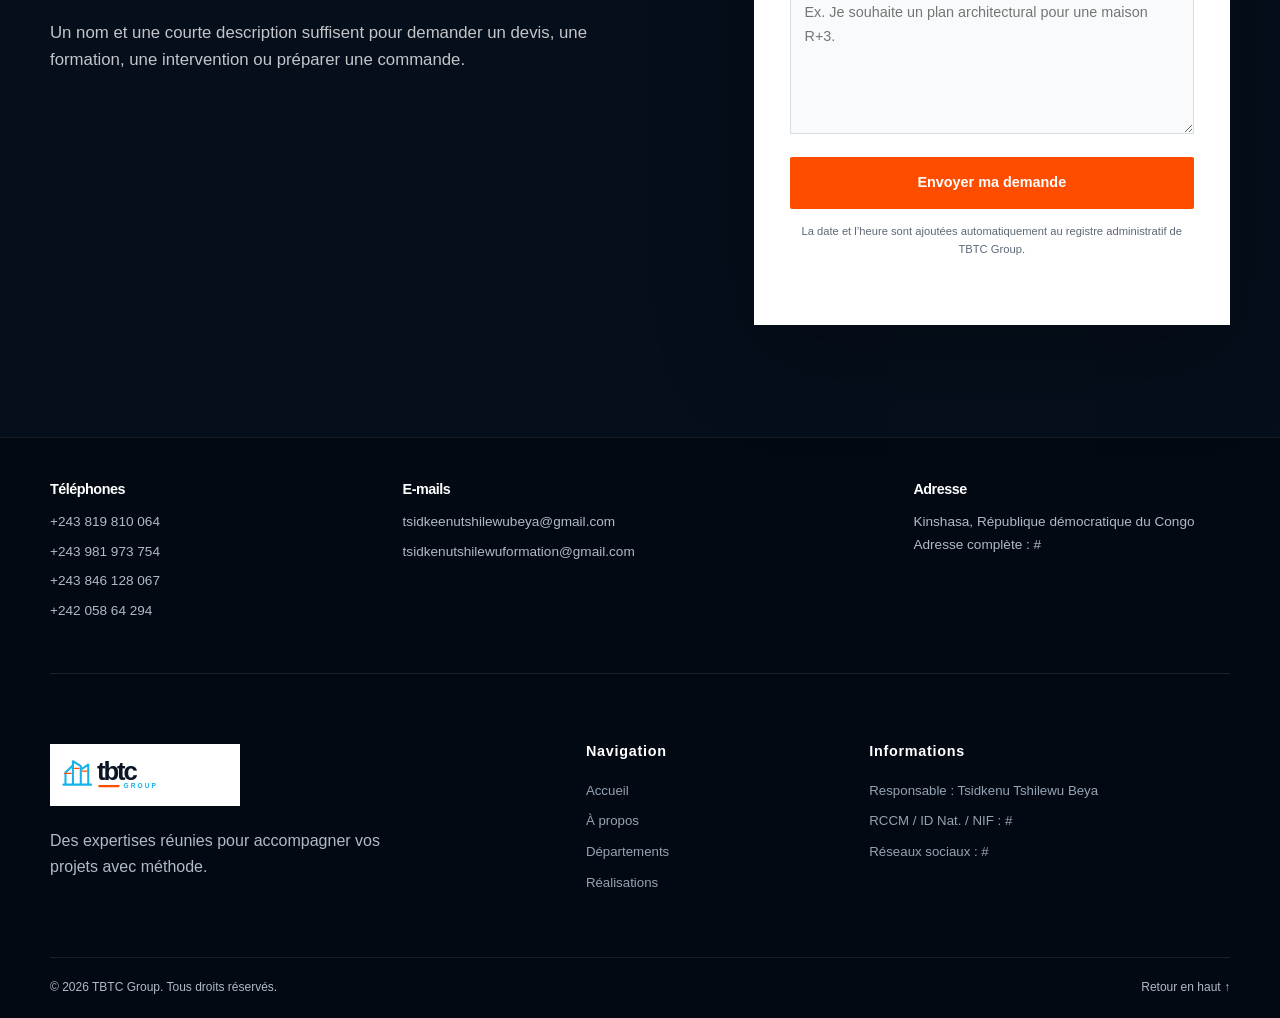
==== commit 69cb325c: "Refresh homepage and department visuals, unify request flows and footer contacts" ====
--- a/index.html
+++ b/index.html
@@ -3,13 +3,13 @@
 <head>
   <meta charset="UTF-8">
   <meta name="viewport" content="width=device-width, initial-scale=1.0">
-  <meta name="description" content="Découvrez TBTC Group : notre mission, notre vision, nos engagements et notre méthode de travail.">
+  <meta name="description" content="TBTC Group à Kinshasa : construction, formation, géolocalisation, business, électronique et élevage. Présentez simplement votre besoin.">
   <meta name="theme-color" content="#081629">
-  <meta property="og:title" content="TBTC Group | À propos">
-  <meta property="og:description" content="Découvrez TBTC Group : notre mission, notre vision, nos engagements et notre méthode de travail.">
+  <meta property="og:title" content="Accueil | TBTC Group">
+  <meta property="og:description" content="TBTC Group à Kinshasa : construction, formation, géolocalisation, business, électronique et élevage. Présentez simplement votre besoin.">
   <meta property="og:type" content="website">
-  <meta property="og:image" content="assets/images/architecture/residence-r4-facade.jpg">
-  <title>TBTC Group | À propos</title>
+  <meta property="og:image" content="assets/images/departements/accueil.webp">
+  <title>Accueil | TBTC Group</title>
   <link rel="icon" href="assets/logo-tbtc.svg" type="image/svg+xml">
   <link rel="stylesheet" href="styles.css">
 </head>
@@ -17,99 +17,98 @@
   <a class="skip-link" href="#contenu">Aller au contenu</a>
   <header class="site-header" id="header">
     <div class="container header-inner">
-      <a class="brand" href="index.html" aria-label="TBTC Group — À propos">
+      <a class="brand" href="index.html" aria-label="TBTC Group — Accueil">
         <img src="assets/logo-tbtc.svg" alt="TBTC Group">
       </a>
       <button class="menu-toggle" type="button" aria-expanded="false" aria-controls="navigation" aria-label="Ouvrir le menu">
         <span></span><span></span><span></span>
       </button>
       <nav class="main-nav" id="navigation" aria-label="Navigation principale">
-        <a href="contact.html">Contact</a>
-        <a href="index.html" class="is-active" aria-current="page">À propos</a>
+        <a href="index.html" class="is-active" aria-current="page">Accueil</a>
+        <a href="a-propos.html">À propos</a>
         <a href="departements.html">Départements</a>
         <a href="realisations.html">Réalisations</a>
-        <a class="nav-cta" href="contact.html#contact-form">Demander un devis</a>
+        <a class="nav-cta" href="index.html#contact-form">Demander un devis</a>
       </nav>
     </div>
   </header>
   <main id="contenu">
-    <section class="page-hero page-hero-about" aria-labelledby="page-title">
+    <section class="page-hero page-hero-contact" aria-labelledby="page-title">
       <div class="page-hero-overlay" aria-hidden="true"></div>
       <div class="container reveal">
-        <p class="breadcrumb"><span>TBTC Group</span><span>→</span>À propos</p>
-        <p class="eyebrow light">À propos</p>
-        <h1 id="page-title">Un groupe congolais construit autour de la complémentarité.</h1>
-        <p>Nous coordonnons des compétences diverses avec une même exigence : comprendre le besoin, structurer la réponse et suivre sa réalisation.</p>
+        <p class="breadcrumb"><span>TBTC Group</span><span>→</span>Accueil</p>
+        <p class="eyebrow light">Accueil</p>
+        <h1 id="page-title">Vos projets commencent par un échange.</h1>
+        <p>Construction, formation, équipements ou élevage : TBTC Group rassemble les compétences pour vous accompagner à Kinshasa.</p><div class="hero-actions"><a class="button button-primary" href="#contact-form">Présenter mon besoin</a><a class="button button-white" href="#services-title">Explorer les services</a></div>
       </div>
     </section>
-<section class="section section-intro" id="groupe">
-      <div class="container intro-grid">
-        <div class="section-heading reveal">
-          <p class="eyebrow">Notre groupe</p>
-          <h2>Un partenaire multi-sectoriel, proche de vos réalités.</h2>
+    <section class="services-preview" aria-labelledby="services-title"><div class="container"><div class="services-intro"><div><p class="eyebrow">Un groupe, plusieurs savoir-faire</p><h2 id="services-title">La bonne expertise pour votre besoin.</h2></div><p>Construire, apprendre, équiper ou développer votre activité : découvrez nos services, puis parlez-nous simplement de votre projet.</p></div><div class="service-tiles"><a class="service-tile" href="departements.html#construction" style="--accent:#15b2ea"><img src="assets/images/departements/construction.webp" alt="" width="400" height="284" loading="lazy"><div><h3>Construction</h3><p>Plans, architecture et travaux.</p><span>Découvrir →</span></div></a><a class="service-tile" href="departements.html#formation" style="--accent:#4d0c83"><img src="assets/images/departements/formation.webp" alt="" width="400" height="284" loading="lazy"><div><h3>Formation</h3><p>Des compétences pour progresser.</p><span>Découvrir →</span></div></a><a class="service-tile" href="departements.html#track" style="--accent:#e60000"><img src="assets/images/departements/track.webp" alt="" width="400" height="284" loading="lazy"><div><h3>Track</h3><p>Géolocalisation et suivi de flotte.</p><span>Découvrir →</span></div></a><a class="service-tile" href="departements.html#business" style="--accent:#ff4d00"><img src="assets/images/departements/business.webp" alt="" width="400" height="284" loading="lazy"><div><h3>Business</h3><p>Équipements et solutions commerciales.</p><span>Découvrir →</span></div></a><a class="service-tile" href="departements.html#electronique" style="--accent:#0822bf"><img src="assets/images/departements/electronique.webp" alt="" width="400" height="284" loading="lazy"><div><h3>Électronique</h3><p>Installation, systèmes et maintenance.</p><span>Découvrir →</span></div></a><a class="service-tile" href="departements.html#elevage" style="--accent:#15b74b"><img src="assets/images/departements/elevage.webp" alt="" width="400" height="284" loading="lazy"><div><h3>Élevage</h3><p>Production et accompagnement agro-pastoral.</p><span>Découvrir →</span></div></a></div></div></section>
+    <section class="contact-section" id="contact">
+      <div class="container contact-layout">
+        <div class="contact-copy reveal">
+          <p class="eyebrow light">Parlons de votre projet</p>
+          <h2>Dites-nous simplement ce dont vous avez besoin.</h2>
+          <p>Un nom et une courte description suffisent pour demander un devis, une formation, une intervention ou préparer une commande.</p>
+
         </div>
-        <div class="intro-copy reveal delay-1">
-          <p class="lead">TBTC Group rassemble des compétences techniques, commerciales et opérationnelles autour d’un même objectif : proposer des réponses concrètes, adaptées au contexte et pilotées avec rigueur.</p>
-          <p>Notre organisation par départements permet d’orienter chaque demande vers les bons spécialistes, tout en conservant une coordination commune et un interlocuteur identifiable.</p>
-        </div>
-      </div>
 
-      <div class="container orientation-grid">
-        <article class="orientation-card reveal">
-          <span class="orientation-number">01</span>
-          <h3>Notre mission</h3>
-          <p>Concevoir, fournir et coordonner des solutions utiles qui améliorent durablement les activités de nos clients et partenaires.</p>
-        </article>
-        <article class="orientation-card reveal delay-1">
-          <span class="orientation-number">02</span>
-          <h3>Notre vision</h3>
-          <p>Devenir un groupe congolais de référence, reconnu pour la diversité de ses expertises, sa fiabilité et sa capacité d’exécution.</p>
-        </article>
-        <article class="orientation-card reveal delay-2">
-          <span class="orientation-number">03</span>
-          <h3>Nos engagements</h3>
-          <p>Écoute, transparence, qualité du travail, respect des délais convenus et amélioration continue de nos méthodes.</p>
-        </article>
-      </div>
-    </section>
-<section class="section method-section" id="methode">
-      <div class="container method-layout">
-        <div class="section-heading reveal">
-          <p class="eyebrow">Notre méthode</p>
-          <h2>Un parcours clair, du besoin au résultat.</h2>
-          <p>TBTC organise chaque collaboration autour d’étapes simples qui facilitent la compréhension, la décision et le suivi.</p>
-          <a class="text-link" href="contact.html">Démarrer une discussion <span>→</span></a>
-        </div>
-        <ol class="steps-list">
-          <li class="reveal"><span>01</span><div><h3>Écoute et orientation</h3><p>Nous identifions votre besoin et le département le mieux placé pour vous accompagner.</p></div></li>
-          <li class="reveal delay-1"><span>02</span><div><h3>Étude et proposition</h3><p>Le périmètre, les livrables, le budget et le calendrier sont clarifiés dans une proposition.</p></div></li>
-          <li class="reveal delay-2"><span>03</span><div><h3>Réalisation</h3><p>Les équipes mobilisées exécutent la mission selon les engagements convenus.</p></div></li>
-          <li class="reveal delay-3"><span>04</span><div><h3>Contrôle et suivi</h3><p>Nous vérifions l’avancement, partageons les informations utiles et clôturons la prestation.</p></div></li>
-        </ol>
-      </div>
-    </section>
-<section class="value-section">
-      <div class="container value-layout">
-        <div class="value-title reveal">
-          <p class="eyebrow light">Pourquoi TBTC</p>
-          <h2>La complémentarité des métiers au service d’une réponse cohérente.</h2>
-        </div>
-        <div class="value-grid">
-          <article class="reveal"><span>01</span><h3>Interlocuteur identifiable</h3><p>Votre demande est orientée et suivie sans multiplier inutilement les contacts.</p></article>
-          <article class="reveal delay-1"><span>02</span><h3>Expertises complémentaires</h3><p>Les départements peuvent se coordonner lorsque votre projet mobilise plusieurs métiers.</p></article>
-          <article class="reveal delay-2"><span>03</span><h3>Propositions structurées</h3><p>Les prestations sont cadrées par des documents clairs, des étapes et des modalités définies.</p></article>
-          <article class="reveal delay-3"><span>04</span><h3>Approche terrain</h3><p>Nos orientations tiennent compte du contexte local et des réalités opérationnelles.</p></article>
-        </div>
-      </div>
-    </section>
-<section class="cta-strip">
-      <div class="container reveal">
-        <div><p class="eyebrow light">Un projet à concrétiser ?</p><h2>Parlons de votre besoin.</h2></div>
-        <a class="button button-primary" href="contact.html#contact-form">Demander un devis</a>
+        <form class="contact-form reveal delay-1" id="contact-form" action="#" method="post">
+          <div class="form-heading">
+            <span>Votre demande</span>
+            <b>Un besoin, quelques mots</b>
+          </div>
+          <p class="request-context" id="request-context" hidden></p>
+          <label>Votre nom
+            <input type="text" name="nom" placeholder="Votre nom complet" autocomplete="name" required>
+          </label>
+          <label>Décrivez brièvement votre besoin
+            <textarea name="message" rows="5" placeholder="Ex. Je souhaite un plan architectural pour une maison R+3." required></textarea>
+          </label>
+          <label class="form-trap" aria-hidden="true">Site web
+            <input type="text" name="website" tabindex="-1" autocomplete="off">
+          </label>
+          <button class="button button-primary button-full submit-button" type="submit" data-default-label="Envoyer ma demande">
+            <span class="submit-button-label">Envoyer ma demande</span>
+            <span class="submit-button-loader" aria-hidden="true"></span>
+          </button>
+          <p class="form-note">La date et l’heure sont ajoutées automatiquement au registre administratif de TBTC Group.</p>
+          <p class="form-status" id="form-status" aria-live="polite"></p>
+          <section class="submission-receipt" id="submission-receipt" aria-live="polite" hidden>
+            <div class="receipt-check" aria-hidden="true">✓</div>
+            <div class="receipt-content">
+              <span class="receipt-eyebrow">Accusé d’enregistrement TBTC</span>
+              <h3>Demande enregistrée avec succès</h3>
+              <p>Conservez les informations ci-dessous pour le suivi de votre demande.</p>
+              <dl class="receipt-details">
+                <div><dt>N° d’ordre</dt><dd id="receipt-reference">#</dd></div>
+                <div><dt>Date</dt><dd id="receipt-date">#</dd></div>
+                <div><dt>Heure de Kinshasa</dt><dd id="receipt-time">#</dd></div>
+              </dl>
+            </div>
+          </section>
+        </form>
       </div>
     </section>
   </main>
 <footer class="site-footer">
+          <div class="container footer-contact">
+            <div>
+              <h3>Téléphones</h3>
+              <a href="tel:+243819810064">+243 819 810 064</a>
+              <a href="tel:+243981973754">+243 981 973 754</a>
+              <a href="tel:+243846128067">+243 846 128 067</a>
+              <a href="tel:+24205864294">+242 058 64 294</a>
+            </div>
+            <div>
+              <h3>E-mails</h3>
+              <a href="mailto:tsidkeenutshilewubeya@gmail.com">tsidkeenutshilewubeya@gmail.com</a>
+              <a href="mailto:tsidkenutshilewuformation@gmail.com">tsidkenutshilewuformation@gmail.com</a>
+            </div>
+            <div>
+              <h3>Adresse</h3>
+              <p>Kinshasa, République démocratique du Congo<br>Adresse complète : #</p>
+            </div>
+          </div>
     <div class="container footer-top">
       <div class="footer-brand">
         <img src="assets/logo-tbtc.svg" alt="TBTC Group">
@@ -117,8 +116,8 @@
       </div>
       <div>
         <h3>Navigation</h3>
-        <a href="contact.html">Contact</a>
-        <a href="index.html">À propos</a>
+        <a href="index.html">Accueil</a>
+        <a href="a-propos.html">À propos</a>
         <a href="departements.html">Départements</a>
         <a href="realisations.html">Réalisations</a>
       </div>
@@ -137,4 +136,4 @@
   <script src="config.js"></script>
   <script src="script.js"></script>
 </body>
-</html>+</html>
--- a/styles.css
+++ b/styles.css
@@ -1156,6 +1156,20 @@
   background: #030912;
   border-top: 1px solid rgba(255, 255, 255, .08);
 }
+
+.footer-contact {
+  display: grid;
+  grid-template-columns: 1fr 1.5fr 1fr;
+  gap: 36px;
+  padding: 44px 0;
+  border-bottom: 1px solid rgba(255,255,255,.1);
+}
+.footer-contact > div { min-width: 0; }
+.footer-contact h3 { color: var(--white); font-size: .9rem; margin: 0 0 14px; }
+.footer-contact a, .footer-contact p { display: block; color: #afbbc8; font-size: .85rem; margin: 0 0 7px; overflow-wrap: anywhere; }
+.footer-contact a:hover { color: var(--cyan); }
+@media (max-width: 920px) { .footer-contact { grid-template-columns: 1fr 1fr; gap: 28px; } }
+@media (max-width: 680px) { .footer-contact { grid-template-columns: minmax(0,1fr); padding: 32px 0; } }
 
 .footer-top {
   display: grid;
@@ -1657,3 +1671,169 @@
   .cta-strip .container { align-items: stretch; flex-direction: column; }
   .cta-strip .button { width: 100%; }
 }
+
+
+/* Présentation des services et parcours de demande */
+.page-hero-contact::before { background-image: url('assets/images/departements/accueil.webp'); }
+.page-hero-contact .hero-actions { display: flex; flex-wrap: wrap; gap: 12px; margin-top: 26px; }
+.services-preview { padding: 64px 0; background: #f5f7f8; }
+.services-intro { display: grid; grid-template-columns: 1.1fr 1fr; align-items: end; gap: 48px; margin-bottom: 28px; }
+.services-intro h2 { font-size: clamp(1.8rem,3vw,2.6rem); margin-bottom: 0; }
+.services-intro > p { color: var(--muted); margin-bottom: 0; }
+.service-tiles { display: grid; grid-template-columns: repeat(6,minmax(0,1fr)); gap: 14px; }
+.service-tile { min-width: 0; background: white; border: 1px solid #e3e8ec; border-radius: 6px; overflow: hidden; transition: transform .2s,box-shadow .2s; }
+.service-tile:hover { transform: translateY(-4px); box-shadow: 0 10px 24px #08162912; }
+.service-tile img { display: block; width: 100%; height: auto; aspect-ratio: 1.4; object-fit: contain; background: white; }
+.service-tile div { border-top: 2px solid var(--accent); padding: 16px 13px; }
+.service-tile h3 { font-size: .95rem; margin: 0 0 8px; }
+.service-tile p { font-size: .8rem; line-height: 1.55; color: var(--muted); min-height: 3.2em; margin: 0 0 12px; }
+.service-tile span { font-size: .73rem; color: var(--navy); font-weight: 700; }
+.department-visual { display: block; width: 100%; height: auto; aspect-ratio: 1.4; object-fit: contain; background: #fff; margin-bottom: 24px; border-radius: 4px; }
+.department-card { display: flex; flex-direction: column; }
+.department-card > a { margin-top: auto; padding-top: 22px; }
+.department-card, #contact-form, #services-title { scroll-margin-top: 105px; }
+.service-followup { display: block; margin-top: 20px; color: white; }
+.about-signature { display: grid; grid-template-columns: 1fr 1fr; align-items: center; gap: 56px; margin-bottom: 84px; }
+.about-signature img { width: 100%; height: auto; border-radius: 6px; }
+.about-signature h2 { font-size: clamp(1.9rem,3.5vw,3rem); }
+.request-context { padding: 12px 14px; background: #eef7fb; border-left: 3px solid var(--cyan); font-size: .85rem; }
+.project-request { display: inline-block; color: white; font-size: .8rem; border-bottom: 1px solid #ffffff80; margin-top: 12px; padding: 4px 0; }
+.project-card figcaption { z-index: 2; }
+.project-card::after { pointer-events: none; }
+.page-hero h1, .section-heading h2, .about-signature h2 { overflow-wrap: anywhere; hyphens: auto; }
+@media (max-width:920px) {
+  .main-nav { visibility: hidden; }
+  .menu-open .main-nav { visibility: visible; }
+}
+a:focus-visible { outline: 3px solid var(--cyan); outline-offset: 4px; }
+@media (max-width:1100px) { .service-tiles { grid-template-columns: repeat(3,minmax(0,1fr)); } }
+@media (max-width:680px) {
+  .services-preview { padding: 42px 0; }
+  .services-intro,.about-signature { grid-template-columns: minmax(0,1fr); gap: 20px; }
+  .service-tiles { grid-template-columns: repeat(2,minmax(0,1fr)); gap: 10px; }
+  .service-tile div { padding: 13px 11px; }
+  .about-signature { margin-bottom: 46px; }
+  .page-hero-contact .hero-actions .button { padding: 14px 18px; }
+}
+@media (prefers-reduced-motion:reduce) { .service-tile { transition: none; } }
+
+/* Accueil : aperçu visuel placé avant la demande de devis */
+.brand-visuals {
+  padding: 112px 0;
+  background: #eef3f6;
+}
+
+.brand-visuals-heading {
+  max-width: 760px;
+  margin-bottom: 44px;
+}
+
+.brand-visuals-heading h2 {
+  margin: 0 0 16px;
+  color: var(--navy);
+  font-size: clamp(2.3rem, 4.5vw, 4.2rem);
+}
+
+.brand-visuals-heading > p:not(.eyebrow) {
+  max-width: 650px;
+  margin: 0;
+  color: var(--muted);
+  font-size: 1rem;
+}
+
+.brand-visuals-grid {
+  display: grid;
+  grid-template-columns: 1.2fr .9fr .9fr;
+  gap: 18px;
+}
+
+.brand-visual-card {
+  position: relative;
+  min-height: 350px;
+  margin: 0;
+  overflow: hidden;
+  background: var(--navy);
+}
+
+.brand-visual-feature {
+  min-height: 470px;
+}
+
+.brand-visual-card img {
+  width: 100%;
+  height: 100%;
+  position: absolute;
+  inset: 0;
+  object-fit: cover;
+  transition: transform .5s ease;
+}
+
+.brand-visual-card::after {
+  position: absolute;
+  content: '';
+  inset: 0;
+  background: linear-gradient(180deg, transparent 28%, rgba(5, 14, 27, .86) 100%);
+}
+
+.brand-visual-card:hover img {
+  transform: scale(1.045);
+}
+
+.brand-visual-card figcaption {
+  position: absolute;
+  z-index: 1;
+  right: 24px;
+  bottom: 23px;
+  left: 24px;
+  color: var(--white);
+}
+
+.brand-visual-card figcaption span {
+  display: block;
+  margin-bottom: 12px;
+  color: var(--cyan);
+  font-size: .72rem;
+  font-weight: 900;
+  letter-spacing: .14em;
+}
+
+.brand-visual-card figcaption strong {
+  display: block;
+  font-size: 1.28rem;
+}
+
+.brand-visual-card figcaption p {
+  margin: 6px 0 0;
+  color: rgba(255, 255, 255, .78);
+  font-size: .84rem;
+}
+
+@media (max-width: 920px) {
+  .brand-visuals-grid {
+    grid-template-columns: 1fr 1fr;
+  }
+
+  .brand-visual-feature {
+    grid-column: 1 / -1;
+  }
+}
+
+@media (max-width: 680px) {
+  .brand-visuals {
+    padding: 78px 0;
+  }
+
+  .brand-visuals-grid {
+    grid-template-columns: 1fr;
+    gap: 14px;
+  }
+
+  .brand-visual-feature {
+    grid-column: auto;
+  }
+
+  .brand-visual-card,
+  .brand-visual-feature {
+    min-height: 300px;
+  }
+}
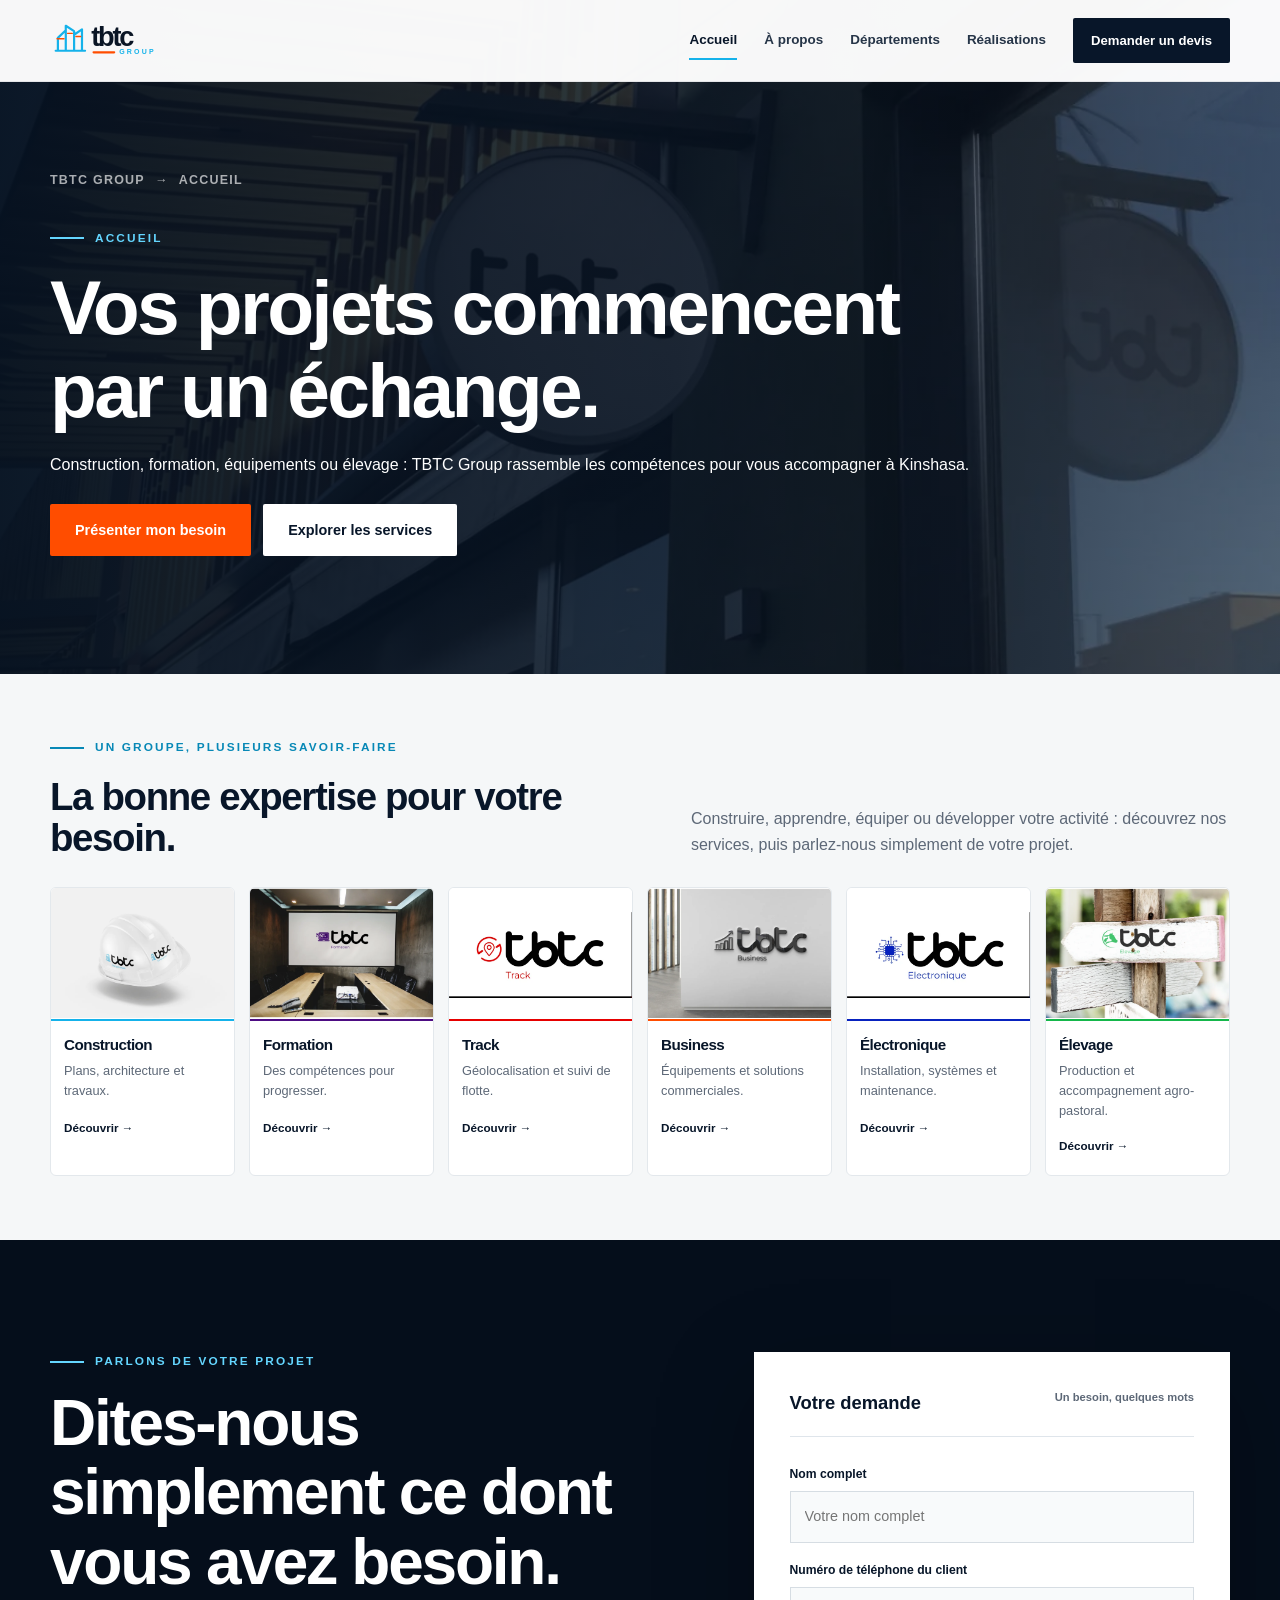
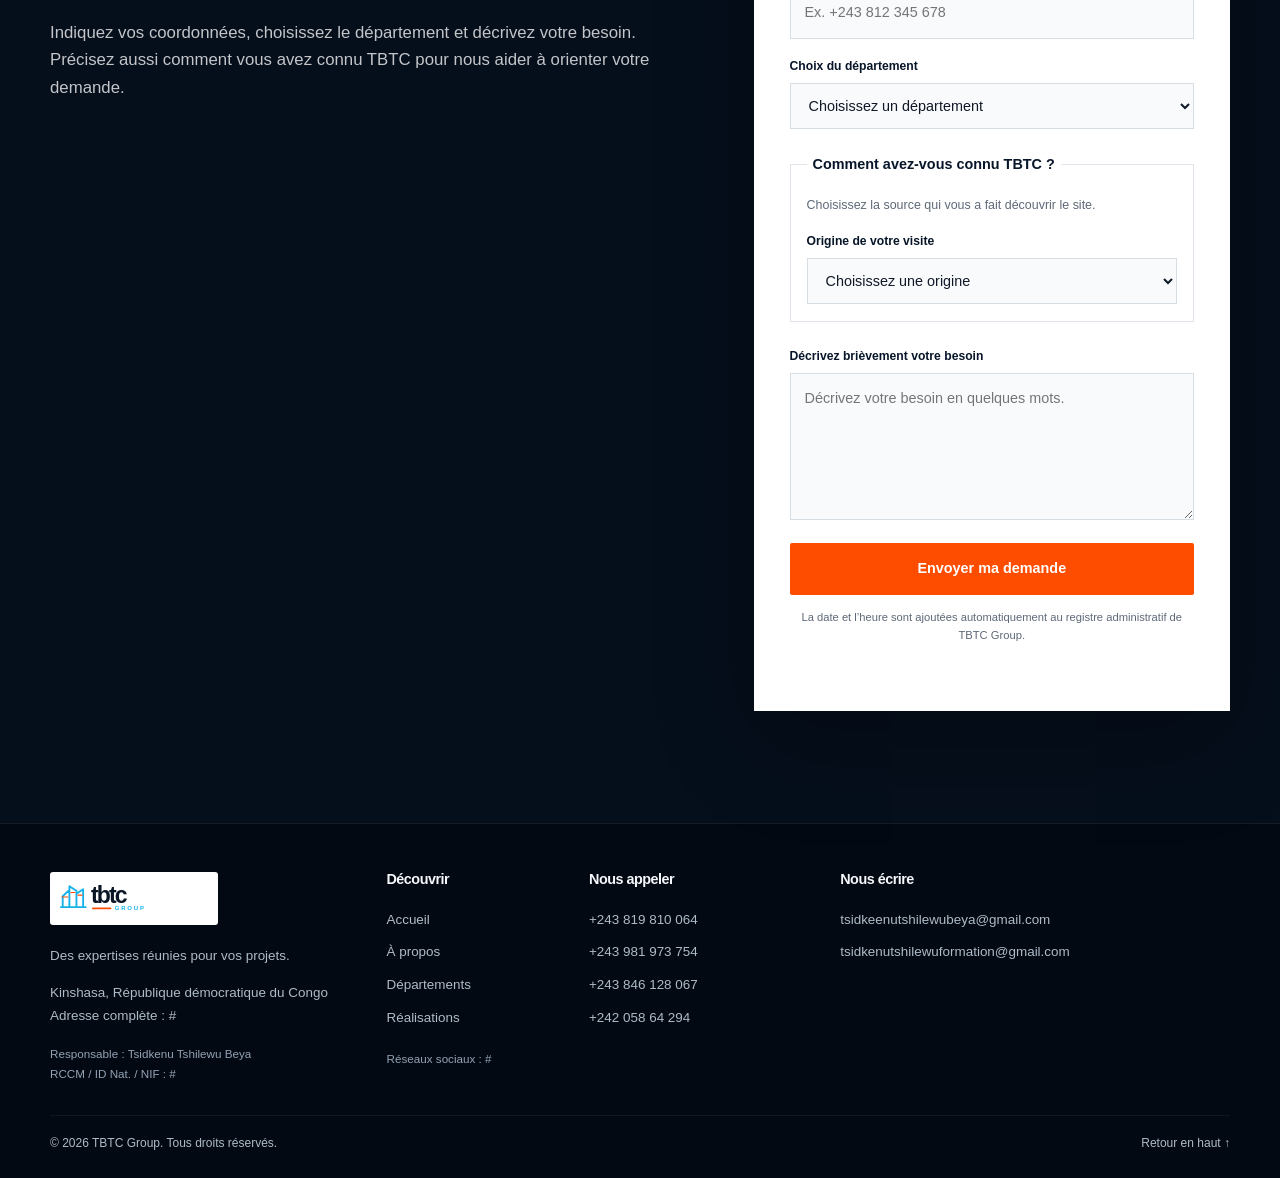
==== commit ecf90a23: "Add client and referral fields with source detection and unified footer" ====
--- a/index.html
+++ b/index.html
@@ -48,7 +48,7 @@
         <div class="contact-copy reveal">
           <p class="eyebrow light">Parlons de votre projet</p>
           <h2>Dites-nous simplement ce dont vous avez besoin.</h2>
-          <p>Un nom et une courte description suffisent pour demander un devis, une formation, une intervention ou préparer une commande.</p>
+          <p>Indiquez vos coordonnées, choisissez le département et décrivez votre besoin. Précisez aussi comment vous avez connu TBTC pour nous aider à orienter votre demande.</p>
 
         </div>
 
@@ -58,11 +58,63 @@
             <b>Un besoin, quelques mots</b>
           </div>
           <p class="request-context" id="request-context" hidden></p>
-          <label>Votre nom
-            <input type="text" name="nom" placeholder="Votre nom complet" autocomplete="name" required>
+          <label>Nom complet
+            <input type="text" name="nom" placeholder="Votre nom complet" autocomplete="name" maxlength="150" required>
           </label>
+          <label>Numéro de téléphone du client
+            <input type="tel" name="telephone" placeholder="Ex. +243 812 345 678" autocomplete="tel" maxlength="30" required>
+          </label>
+          <label>Choix du département
+            <select name="departement" required>
+              <option value="">Choisissez un département</option>
+              <option value="construction">Construction</option>
+              <option value="formation">Formation</option>
+              <option value="track">Track — Géolocalisation</option>
+              <option value="business">Business</option>
+              <option value="electronique">Électronique</option>
+              <option value="elevage">Élevage</option>
+            </select>
+          </label>
+          <fieldset class="discovery-fields">
+            <legend>Comment avez-vous connu TBTC ?</legend>
+            <p class="discovery-note" id="discovery-note">Choisissez la source qui vous a fait découvrir le site.</p>
+            <label>Origine de votre visite
+              <select name="origine" aria-describedby="discovery-note" required>
+                <option value="">Choisissez une origine</option>
+                <option value="commissionnaire">Un commissionnaire</option>
+                <option value="social">Réseau social / messagerie</option>
+                <option value="search">Moteur de recherche</option>
+                <option value="website">Lien depuis un autre site</option>
+                <option value="direct">Adresse saisie ou favori</option>
+                <option value="other">Autre source</option>
+              </select>
+            </label>
+            <div id="social-fields" hidden>
+              <label>Quel réseau ou quelle messagerie ?
+                <select name="reseau" disabled>
+                  <option value="">Choisissez un réseau</option>
+                  <option>Facebook</option><option>Instagram</option><option>WhatsApp</option>
+                  <option>TikTok</option><option>LinkedIn</option><option>YouTube</option>
+                  <option>X</option><option>Telegram</option><option>Autre</option>
+                </select>
+              </label>
+            </div>
+            <div id="source-detail-fields" hidden>
+              <label>Précisez la source
+                <input name="source_detail" type="text" placeholder="Nom du site, du moteur ou de la source" maxlength="160" disabled>
+              </label>
+            </div>
+            <div id="commission-fields" hidden>
+              <label>Nom complet du commissionnaire
+                <input name="commissionnaire_nom" type="text" autocomplete="off" maxlength="150" disabled>
+              </label>
+              <label>Numéro de téléphone du commissionnaire
+                <input name="commissionnaire_telephone" type="tel" placeholder="Ex. +243 812 345 678" autocomplete="off" maxlength="30" disabled>
+              </label>
+            </div>
+          </fieldset>
           <label>Décrivez brièvement votre besoin
-            <textarea name="message" rows="5" placeholder="Ex. Je souhaite un plan architectural pour une maison R+3." required></textarea>
+            <textarea name="message" rows="5" maxlength="4000" placeholder="Ex. Je souhaite un plan architectural pour une maison R+3." required></textarea>
           </label>
           <label class="form-trap" aria-hidden="true">Site web
             <input type="text" name="website" tabindex="-1" autocomplete="off">
@@ -91,41 +143,32 @@
     </section>
   </main>
 <footer class="site-footer">
-          <div class="container footer-contact">
-            <div>
-              <h3>Téléphones</h3>
-              <a href="tel:+243819810064">+243 819 810 064</a>
-              <a href="tel:+243981973754">+243 981 973 754</a>
-              <a href="tel:+243846128067">+243 846 128 067</a>
-              <a href="tel:+24205864294">+242 058 64 294</a>
-            </div>
-            <div>
-              <h3>E-mails</h3>
-              <a href="mailto:tsidkeenutshilewubeya@gmail.com">tsidkeenutshilewubeya@gmail.com</a>
-              <a href="mailto:tsidkenutshilewuformation@gmail.com">tsidkenutshilewuformation@gmail.com</a>
-            </div>
-            <div>
-              <h3>Adresse</h3>
-              <p>Kinshasa, République démocratique du Congo<br>Adresse complète : #</p>
-            </div>
-          </div>
-    <div class="container footer-top">
-      <div class="footer-brand">
-        <img src="assets/logo-tbtc.svg" alt="TBTC Group">
-        <p>Des expertises réunies pour accompagner vos projets avec méthode.</p>
+    <div class="container footer-grid">
+      <div class="footer-identity">
+        <a class="footer-logo" href="index.html" aria-label="TBTC Group — Accueil"><img src="assets/logo-tbtc.svg" alt="TBTC Group" width="168" height="44"></a>
+        <p>Des expertises réunies pour vos projets.</p>
+        <address>Kinshasa, République démocratique du Congo<br>Adresse complète : #</address>
+        <p class="footer-meta">Responsable : Tsidkenu Tshilewu Beya<br>RCCM / ID Nat. / NIF : #</p>
       </div>
-      <div>
-        <h3>Navigation</h3>
+      <nav class="footer-links" aria-label="Navigation du pied de page">
+        <h3>Découvrir</h3>
         <a href="index.html">Accueil</a>
         <a href="a-propos.html">À propos</a>
         <a href="departements.html">Départements</a>
         <a href="realisations.html">Réalisations</a>
+        <p class="footer-meta">Réseaux sociaux : #</p>
+      </nav>
+      <div class="footer-phones">
+        <h3>Nous appeler</h3>
+        <a href="tel:+243819810064">+243 819 810 064</a>
+        <a href="tel:+243981973754">+243 981 973 754</a>
+        <a href="tel:+243846128067">+243 846 128 067</a>
+        <a href="tel:+24205864294">+242 058 64 294</a>
       </div>
-      <div>
-        <h3>Informations</h3>
-        <p>Responsable : Tsidkenu Tshilewu Beya</p>
-        <p>RCCM / ID Nat. / NIF : #</p>
-        <p>Réseaux sociaux : #</p>
+      <div class="footer-emails">
+        <h3>Nous écrire</h3>
+        <a href="mailto:tsidkeenutshilewubeya@gmail.com">tsidkeenutshilewubeya@gmail.com</a>
+        <a href="mailto:tsidkenutshilewuformation@gmail.com">tsidkenutshilewuformation@gmail.com</a>
       </div>
     </div>
     <div class="container footer-bottom">
@@ -134,6 +177,7 @@
     </div>
   </footer>
   <script src="config.js"></script>
+  <script src="attribution.js"></script>
   <script src="script.js"></script>
 </body>
 </html>
--- a/styles.css
+++ b/styles.css
@@ -1157,67 +1157,50 @@
   border-top: 1px solid rgba(255, 255, 255, .08);
 }
 
-.footer-contact {
-  display: grid;
-  grid-template-columns: 1fr 1.5fr 1fr;
-  gap: 36px;
-  padding: 44px 0;
-  border-bottom: 1px solid rgba(255,255,255,.1);
-}
-.footer-contact > div { min-width: 0; }
-.footer-contact h3 { color: var(--white); font-size: .9rem; margin: 0 0 14px; }
-.footer-contact a, .footer-contact p { display: block; color: #afbbc8; font-size: .85rem; margin: 0 0 7px; overflow-wrap: anywhere; }
-.footer-contact a:hover { color: var(--cyan); }
-@media (max-width: 920px) { .footer-contact { grid-template-columns: 1fr 1fr; gap: 28px; } }
-@media (max-width: 680px) { .footer-contact { grid-template-columns: minmax(0,1fr); padding: 32px 0; } }
-
-.footer-top {
-  display: grid;
-  grid-template-columns: 1.25fr .55fr 1fr;
-  gap: 85px;
-  padding: 70px 0 54px;
-}
-
-.footer-brand img {
-  width: 190px;
-  margin-bottom: 22px;
-  padding: 8px;
-  background: var(--white);
-}
-
-.footer-brand p {
-  max-width: 360px;
-}
-
-.footer-top h3 {
-  margin-bottom: 20px;
-  color: var(--white);
-  font-size: .9rem;
-  letter-spacing: .05em;
-}
-
-.footer-top a,
-.footer-top > div:not(.footer-brand) p {
+.footer-grid {
+  display: grid;
+  grid-template-columns: minmax(0,1.25fr) minmax(0,.7fr) minmax(0,.9fr) minmax(0,1.6fr);
+  align-items: start;
+  gap: 32px;
+  padding: 48px 0 32px;
+}
+.footer-grid > * { min-width: 0; }
+.footer-grid h3 { margin: 0 0 18px; color: #f5f7fa; font-size: .9rem; font-weight: 700; }
+.footer-grid p, .footer-grid address, .footer-grid a { font-size: .84rem; line-height: 1.7; }
+.footer-grid p, .footer-grid address { margin: 0 0 14px; font-style: normal; }
+.footer-grid a { color: #afbbc8; text-decoration: none; }
+.footer-grid a:hover, .footer-bottom a:hover { color: var(--cyan); }
+.footer-links > a, .footer-phones > a, .footer-emails > a {
   display: block;
-  margin-bottom: 9px;
-  color: #94a3b4;
-  font-size: .83rem;
-}
-
-.footer-top a:hover {
-  color: var(--cyan);
-}
-
+  width: fit-content;
+  max-width: 100%;
+  margin-bottom: 4px;
+  padding: 3px 0;
+  overflow-wrap: anywhere;
+}
+.footer-phones > a { white-space: nowrap; }
+.footer-logo { display: inline-block; margin-bottom: 12px; }
+.footer-logo img { display: block; width: 168px; height: auto; padding: 6px; background: #fff; border-radius: 3px; }
+.footer-grid .footer-meta { margin-top: 16px; margin-bottom: 0; font-size: .73rem; color: #93a2b5; }
 .footer-bottom {
   display: flex;
   justify-content: space-between;
-  padding: 20px 0;
-  border-top: 1px solid rgba(255, 255, 255, .09);
+  align-items: center;
+  gap: 16px;
+  padding: 18px 0 24px;
+  border-top: 1px solid rgba(255,255,255,.055);
   font-size: .75rem;
 }
-
-.footer-bottom p {
-  margin: 0;
+.footer-bottom p { margin: 0; }
+@media (max-width: 1000px) {
+  .footer-grid { grid-template-columns: repeat(2,minmax(0,1fr)); gap: 30px 40px; }
+}
+@media (max-width: 680px) {
+  .footer-grid { grid-template-columns: minmax(0,.85fr) minmax(0,1.15fr); padding: 32px 0 26px; gap: 28px 20px; }
+  .footer-identity, .footer-emails { grid-column: 1 / -1; }
+  .footer-grid h3 { margin-bottom: 12px; }
+  .footer-links > a, .footer-phones > a, .footer-emails > a { padding: 6px 0; }
+  .footer-bottom { align-items: flex-start; }
 }
 
 .reveal {
@@ -1541,11 +1524,6 @@
 
   .submission-receipt {
     padding: 18px;
-  }
-
-  .footer-top {
-    grid-template-columns: 1fr;
-    gap: 34px;
   }
 
   .footer-bottom {
@@ -1697,6 +1675,10 @@
 .about-signature img { width: 100%; height: auto; border-radius: 6px; }
 .about-signature h2 { font-size: clamp(1.9rem,3.5vw,3rem); }
 .request-context { padding: 12px 14px; background: #eef7fb; border-left: 3px solid var(--cyan); font-size: .85rem; }
+.discovery-fields { min-width: 0; margin: 24px 0; padding: 18px 16px 0; border: 1px solid var(--line); }
+.discovery-fields legend { padding: 0 6px; color: var(--navy); font-size: .9rem; font-weight: 800; }
+.discovery-note { color: var(--muted); font-size: .78rem; margin: 0 0 16px; }
+.contact-form [hidden] { display: none !important; }
 .project-request { display: inline-block; color: white; font-size: .8rem; border-bottom: 1px solid #ffffff80; margin-top: 12px; padding: 4px 0; }
 .project-card figcaption { z-index: 2; }
 .project-card::after { pointer-events: none; }
